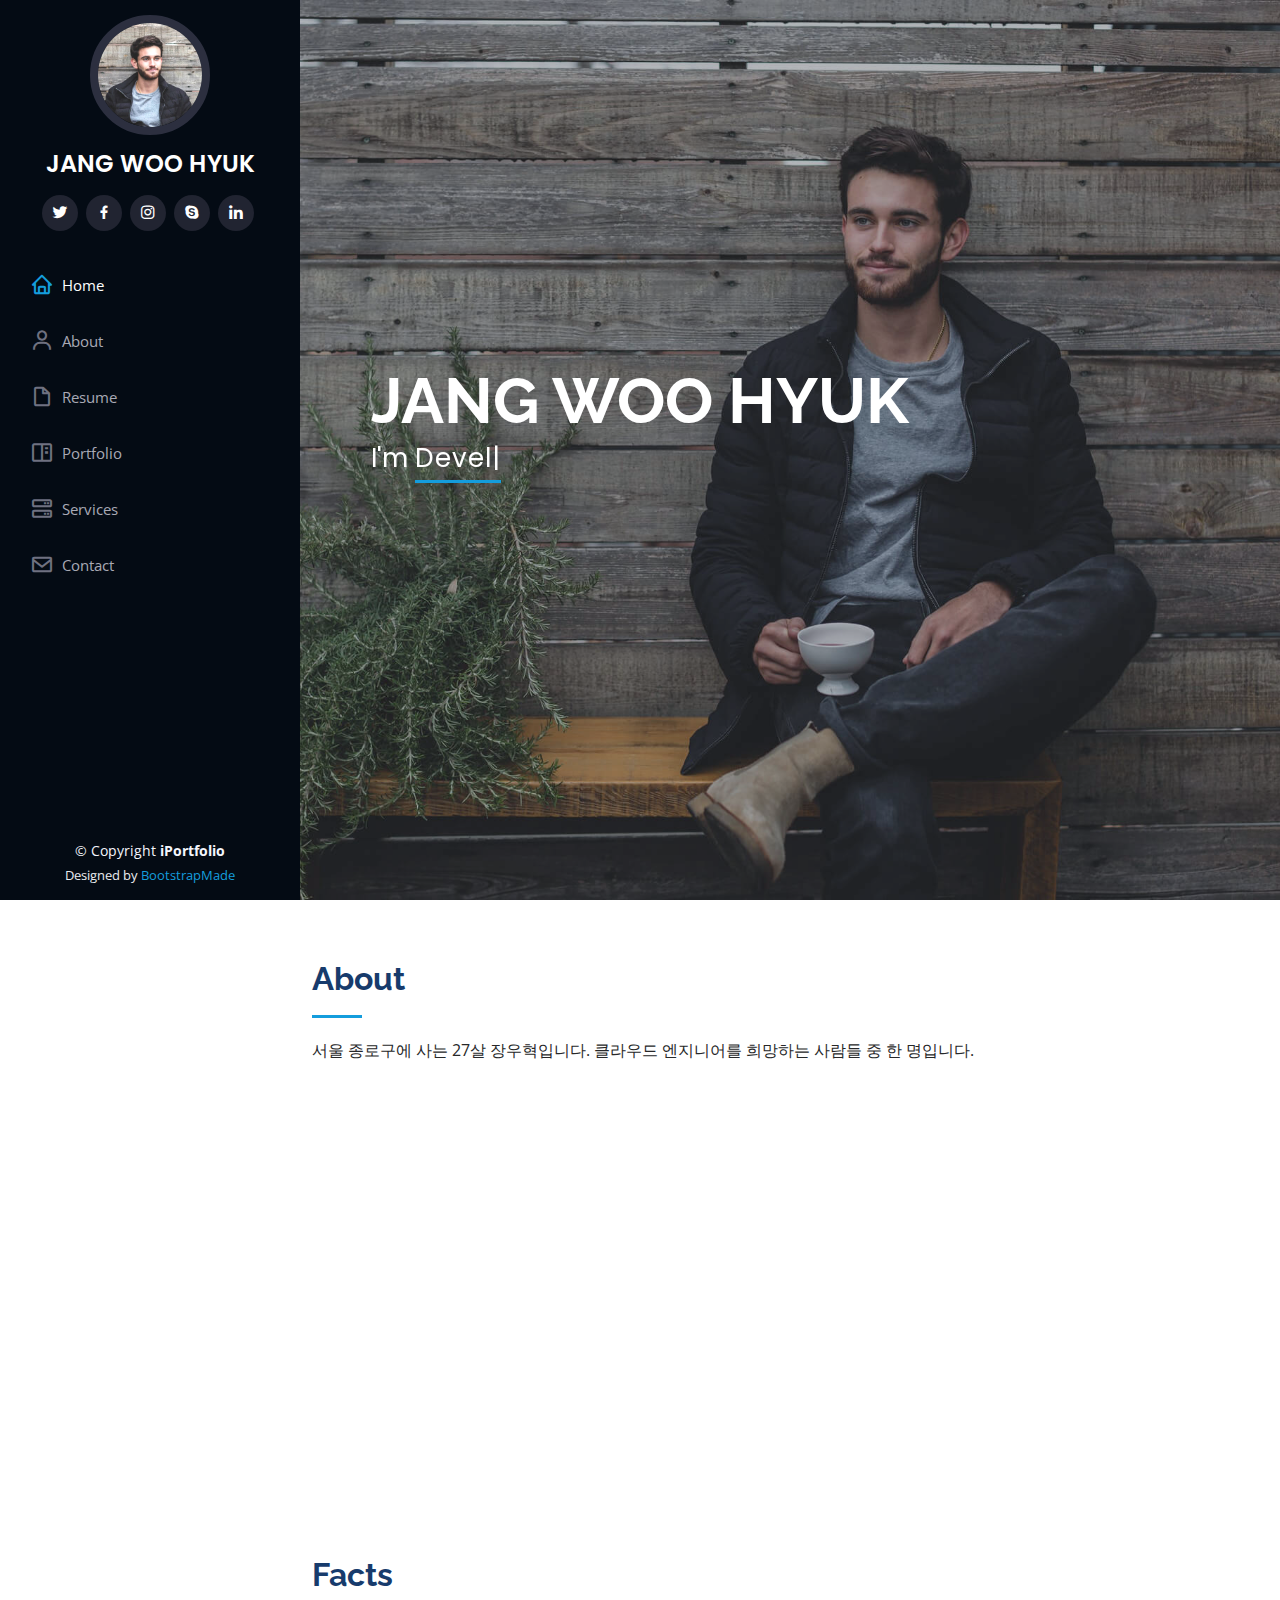
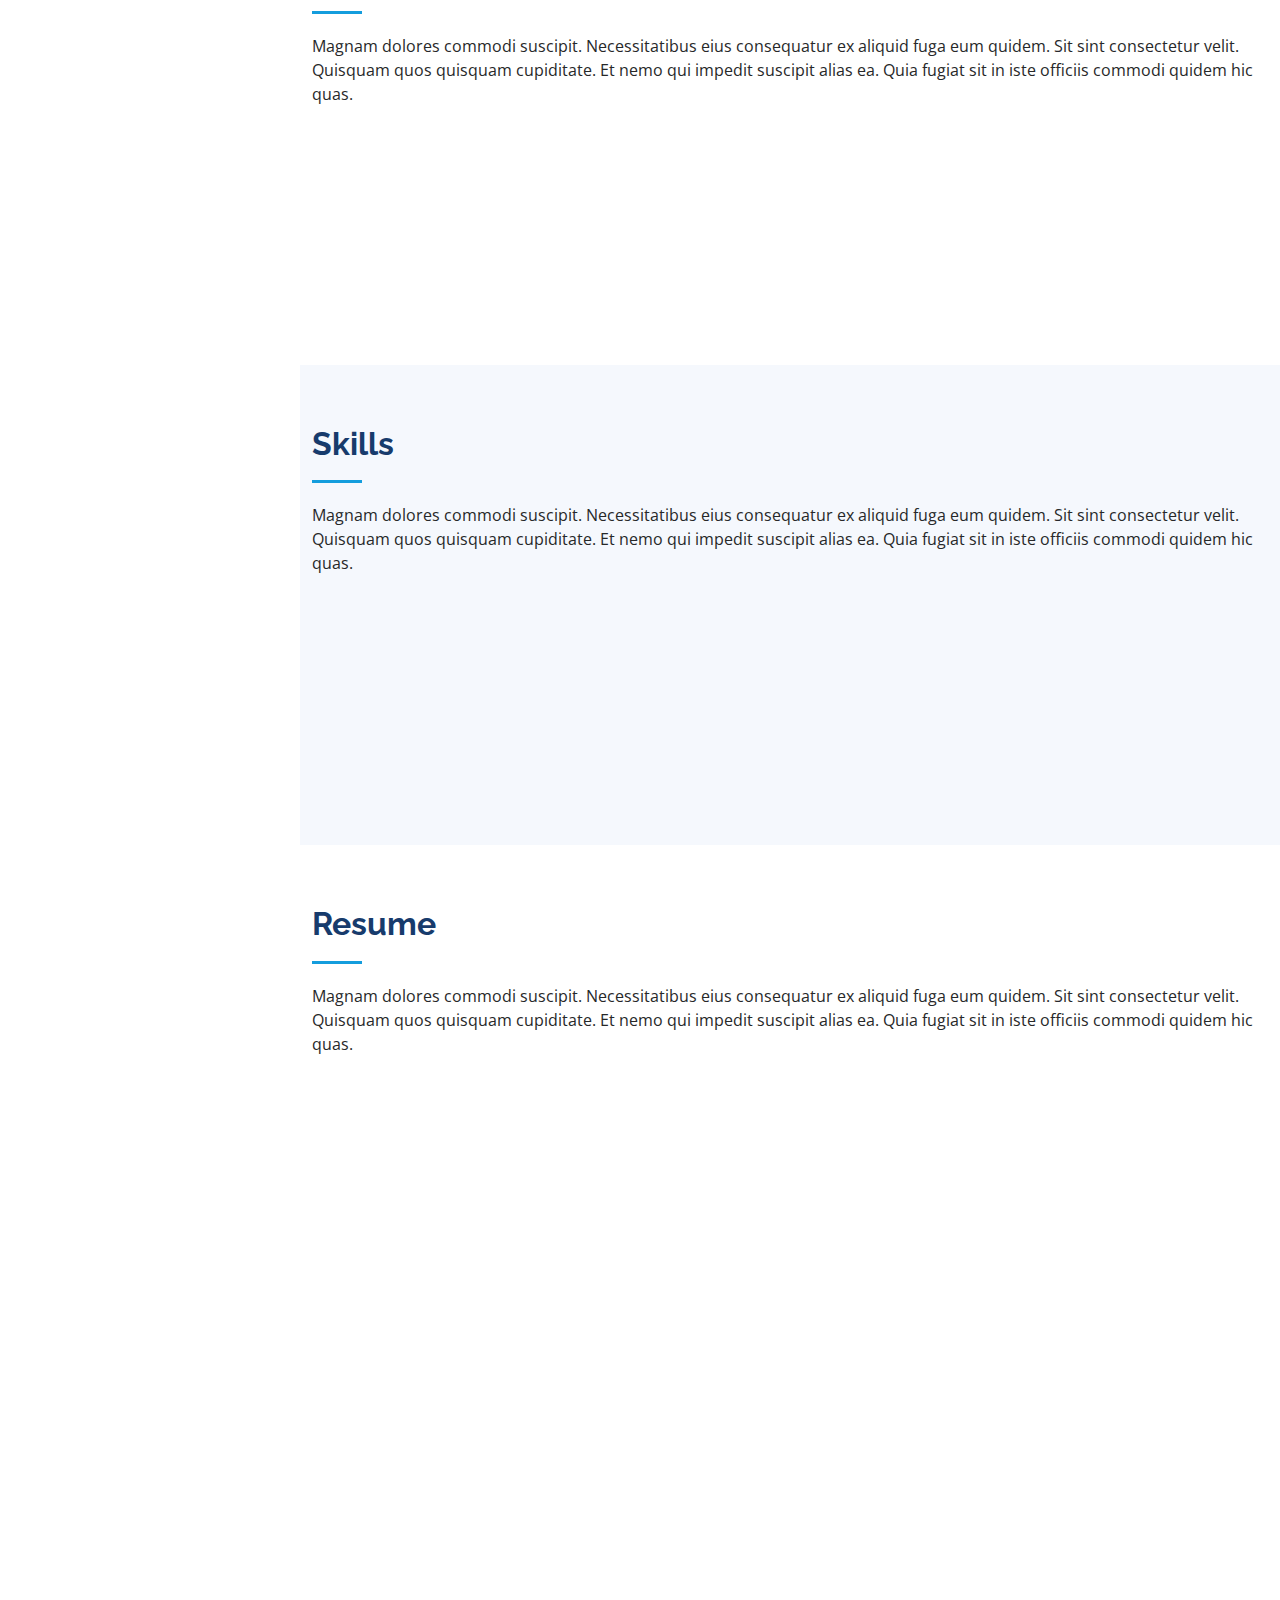
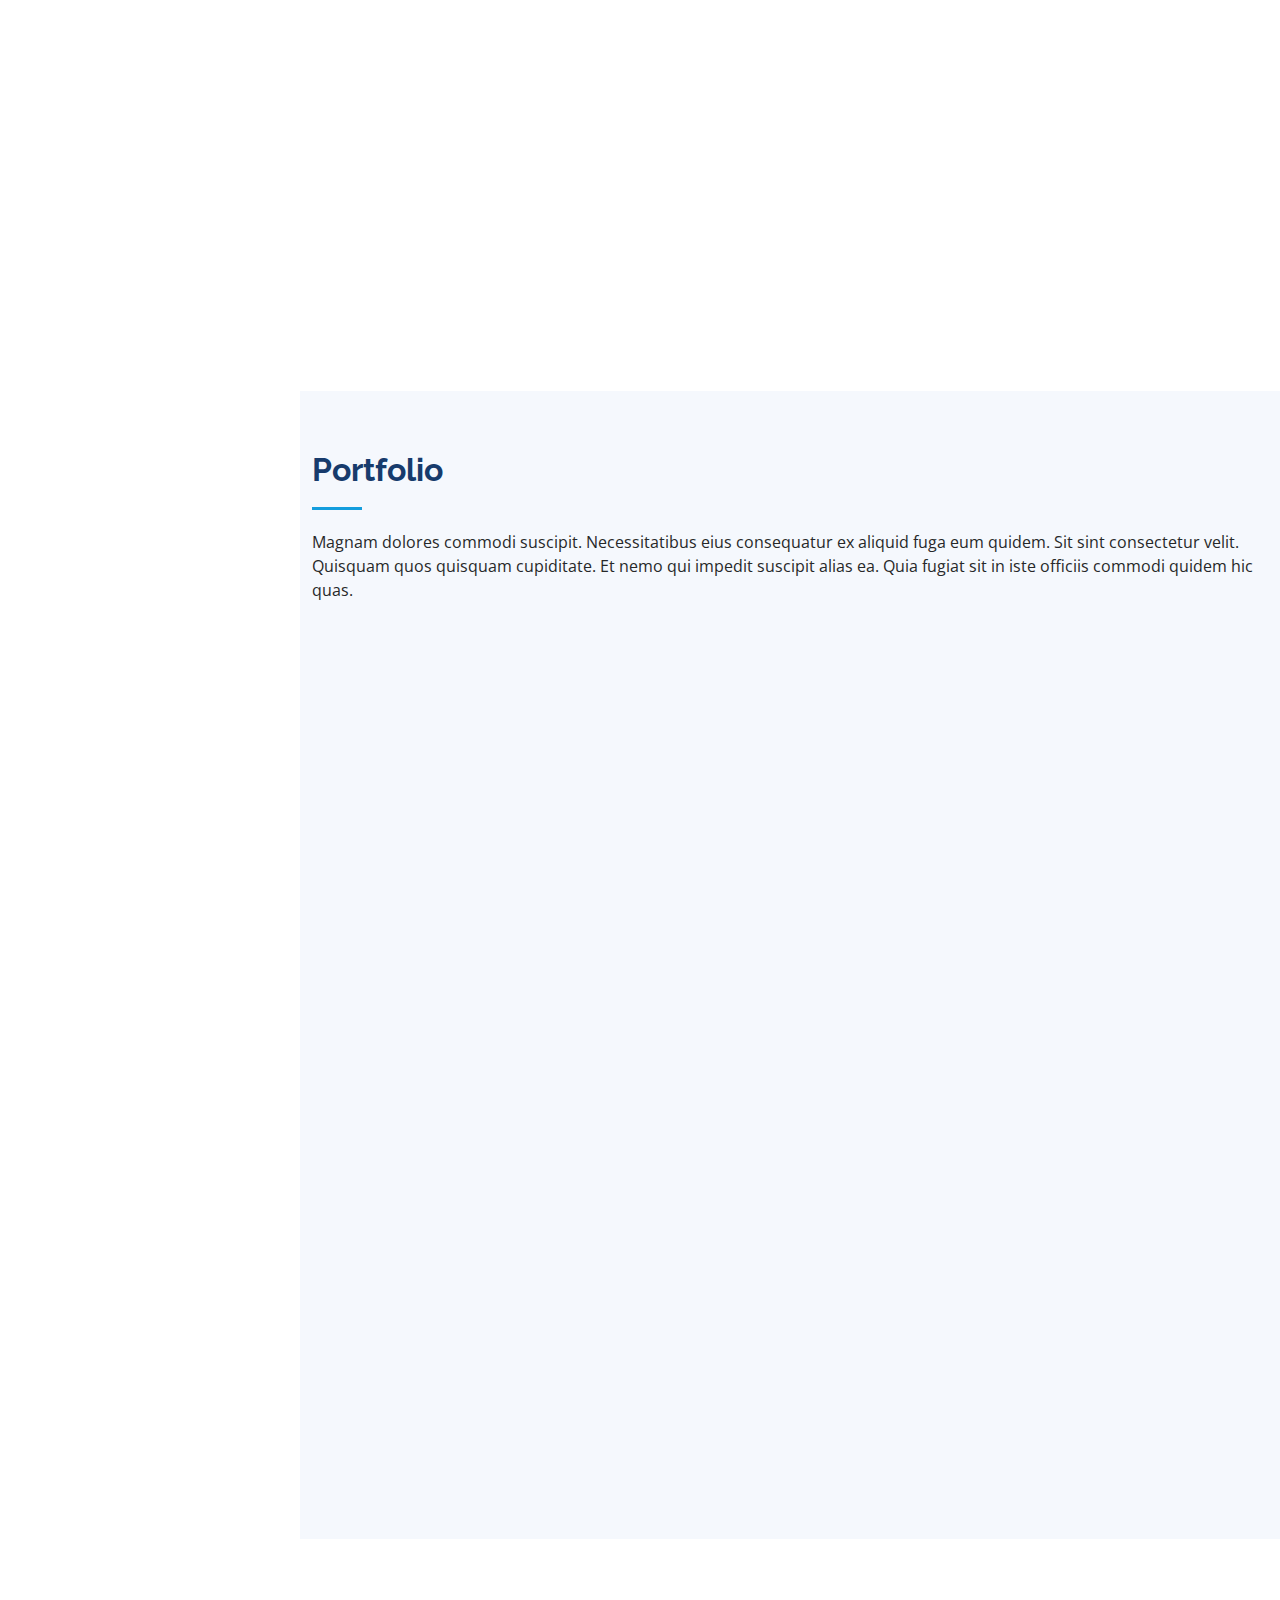
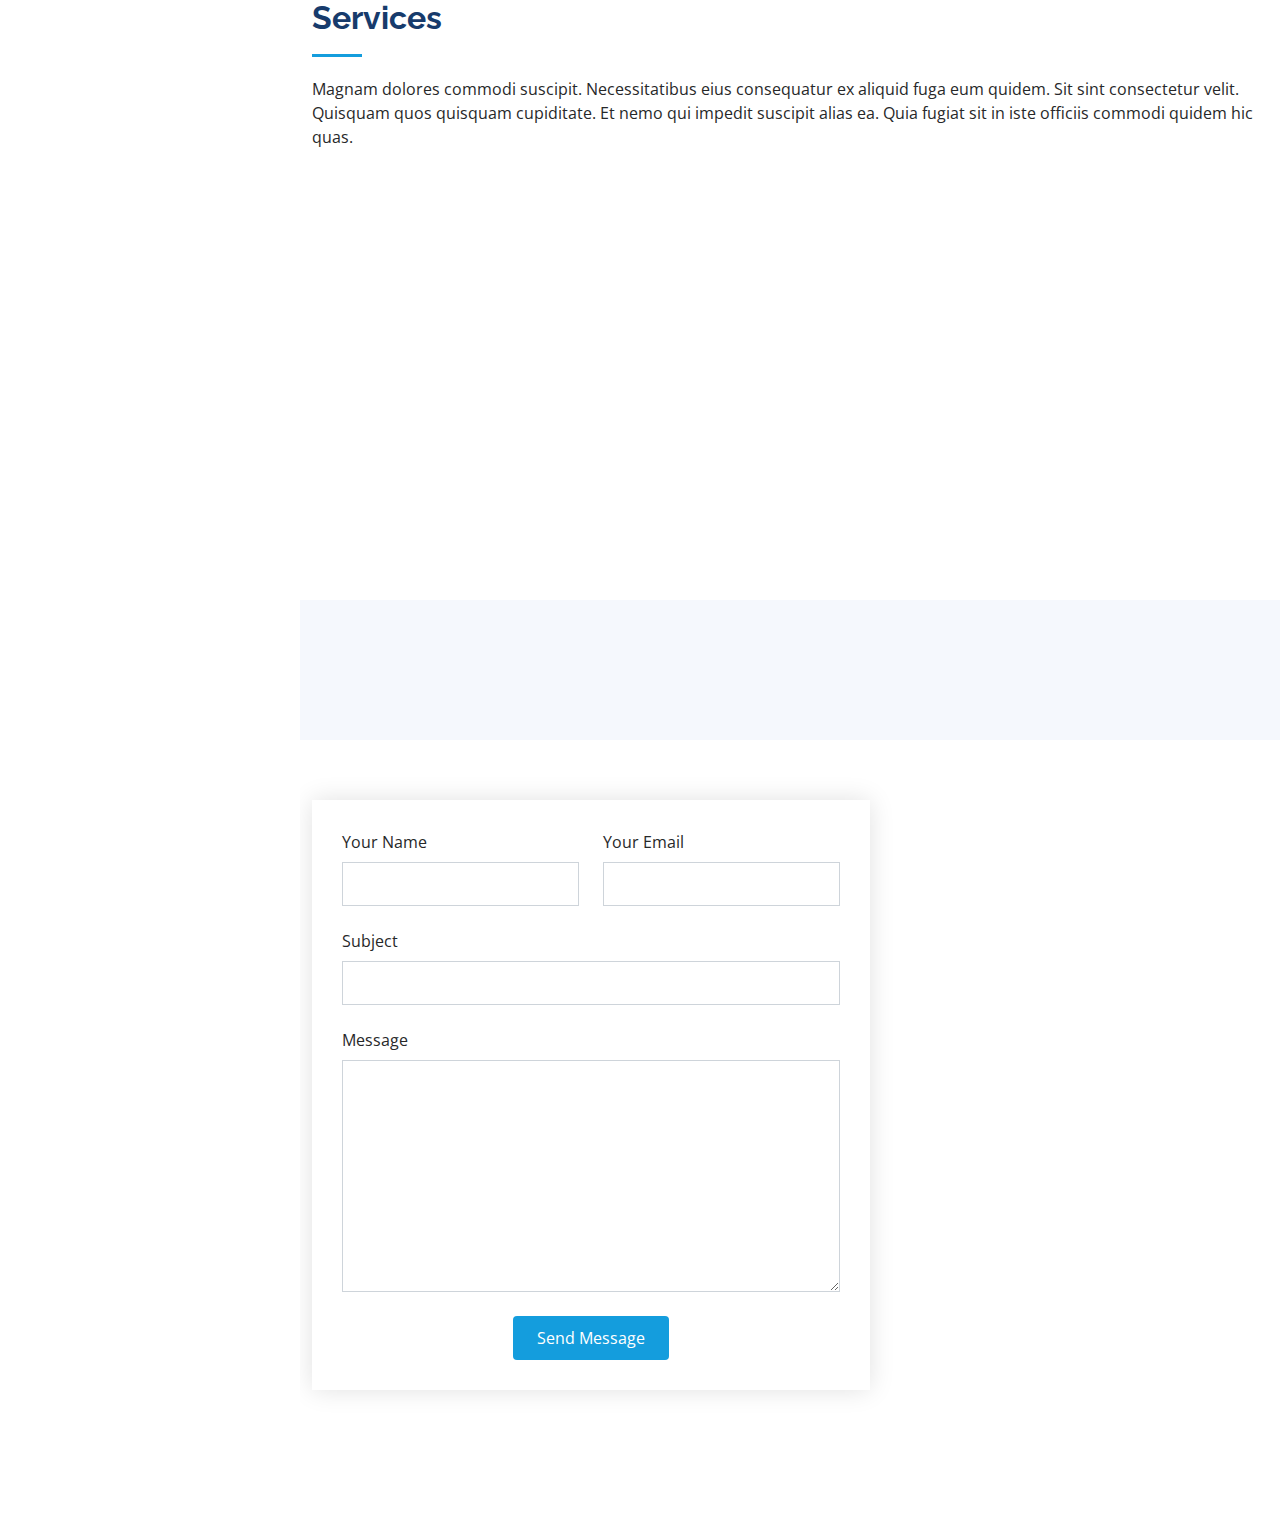
==== iPortfolio/index.html @ efa251e2 "index.html" ====
<!DOCTYPE html>
<html lang="en">

<head>
    <meta charset="utf-8">
    <meta content="width=device-width, initial-scale=1.0" name="viewport">

    <title>iPortfolio Bootstrap Template - Index</title>
    <meta content="" name="description">
    <meta content="" name="keywords">

    <!-- Favicons -->
    <link href="assets/img/favicon.png" rel="icon">
    <link href="assets/img/apple-touch-icon.png" rel="apple-touch-icon">

    <!-- Google Fonts -->
    <link href="https://fonts.googleapis.com/css?family=Open+Sans:300,300i,400,400i,600,600i,700,700i|Raleway:300,300i,400,400i,500,500i,600,600i,700,700i|Poppins:300,300i,400,400i,500,500i,600,600i,700,700i" rel="stylesheet">

    <!-- Vendor CSS Files -->
    <link href="assets/vendor/aos/aos.css" rel="stylesheet">
    <link href="assets/vendor/bootstrap/css/bootstrap.min.css" rel="stylesheet">
    <link href="assets/vendor/bootstrap-icons/bootstrap-icons.css" rel="stylesheet">
    <link href="assets/vendor/boxicons/css/boxicons.min.css" rel="stylesheet">
    <link href="assets/vendor/glightbox/css/glightbox.min.css" rel="stylesheet">
    <link href="assets/vendor/swiper/swiper-bundle.min.css" rel="stylesheet">

    <!-- Template Main CSS File -->
    <link href="assets/css/style.css" rel="stylesheet">

    <!-- =======================================================
  * Template Name: iPortfolio - v3.9.1
  * Template URL: https://bootstrapmade.com/iportfolio-bootstrap-portfolio-websites-template/
  * Author: BootstrapMade.com
  * License: https://bootstrapmade.com/license/
  ======================================================== -->
</head>

<body>

    <!-- ======= Mobile nav toggle button ======= -->
    <i class="bi bi-list mobile-nav-toggle d-xl-none"></i>

    <!-- ======= Header ======= -->
    <header id="header">
        <div class="d-flex flex-column">

            <div class="profile">
                <img src="assets/img/profile-img.jpg" alt="" class="img-fluid rounded-circle">
                <h1 class="text-light"><a href="index.html">JANG WOO HYUK</a></h1>
                <div class="social-links mt-3 text-center">
                    <a href="#" class="twitter"><i class="bx bxl-twitter"></i></a>
                    <a href="#" class="facebook"><i class="bx bxl-facebook"></i></a>
                    <a href="#" class="instagram"><i class="bx bxl-instagram"></i></a>
                    <a href="#" class="google-plus"><i class="bx bxl-skype"></i></a>
                    <a href="#" class="linkedin"><i class="bx bxl-linkedin"></i></a>
                </div>
            </div>

            <nav id="navbar" class="nav-menu navbar">
                <ul>
                    <li><a href="#hero" class="nav-link scrollto active"><i class="bx bx-home"></i> <span>Home</span></a></li>
                    <li><a href="#about" class="nav-link scrollto"><i class="bx bx-user"></i> <span>About</span></a></li>
                    <li><a href="#resume" class="nav-link scrollto"><i class="bx bx-file-blank"></i> <span>Resume</span></a></li>
                    <li><a href="#portfolio" class="nav-link scrollto"><i class="bx bx-book-content"></i> <span>Portfolio</span></a></li>
                    <li><a href="#services" class="nav-link scrollto"><i class="bx bx-server"></i> <span>Services</span></a></li>
                    <li><a href="#contact" class="nav-link scrollto"><i class="bx bx-envelope"></i> <span>Contact</span></a></li>
                </ul>
            </nav>
            <!-- .nav-menu -->
        </div>
    </header>
    <!-- End Header -->

    <!-- ======= Hero Section ======= -->
    <section id="hero" class="d-flex flex-column justify-content-center align-items-center">
        <div class="hero-container" data-aos="fade-in">
            <h1>JANG WOO HYUK</h1>
            <p>I'm <span class="typed" data-typed-items="Developer, Cloud Enginner"></span></p>
        </div>
    </section>
    <!-- End Hero -->

    <main id="main">

        <!-- ======= About Section ======= -->
        <section id="about" class="about">
            <div class="container">

                <div class="section-title">
                    <h2>About</h2>
                    <p> 서울 종로구에 사는 27살 장우혁입니다. 클라우드 엔지니어를 희망하는 사람들 중 한 명입니다.
                    </p>
                </div>

                <div class="row">
                    <div class="col-lg-4" data-aos="fade-right">
                        <img src="assets/img/profile-img.jpg" class="img-fluid" alt="">
                    </div>
                    <div class="col-lg-8 pt-4 pt-lg-0 content" data-aos="fade-left">
                        <h3>Developer &amp; Cloud Enginner</h3>
                        <p class="fst-italic">

                        </p>
                        <div class="row">
                            <div class="col-lg-6">
                                <ul>
                                    <li><i class="bi bi-chevron-right"></i> <strong>Birthday:</strong> <span>10 oct 1996</span></li>
                                    <li><i class="bi bi-chevron-right"></i> <strong>Website:</strong> <span>www.firstlove0420@naver.com</span></li>
                                    <li><i class="bi bi-chevron-right"></i> <strong>Phone:</strong> <span>000-0000-0000</span></li>
                                    <li><i class="bi bi-chevron-right"></i> <strong>City:</strong> <span>seoul, korea</span></li>
                                </ul>
                            </div>
                            <div class="col-lg-6">
                                <ul>
                                    <li><i class="bi bi-chevron-right"></i> <strong>Age:</strong> <span>27</span></li>
                                    <li><i class="bi bi-chevron-right"></i> <strong>PhEmailone:</strong> <span>email@example.com</span></li>
                                </ul>
                            </div>
                        </div>
                        <p>
                            Officiis eligendi itaque labore et dolorum mollitia officiis optio vero. Quisquam sunt adipisci omnis et ut. Nulla accusantium dolor incidunt officia tempore. Et eius omnis. Cupiditate ut dicta maxime officiis quidem quia. Sed et consectetur qui quia
                            repellendus itaque neque. Aliquid amet quidem ut quaerat cupiditate. Ab et eum qui repellendus omnis culpa magni laudantium dolores.
                        </p>
                    </div>
                </div>

            </div>
        </section>
        <!-- End About Section -->

        <!-- ======= Facts Section ======= -->
        <section id="facts" class="facts">
            <div class="container">

                <div class="section-title">
                    <h2>Facts</h2>
                    <p>Magnam dolores commodi suscipit. Necessitatibus eius consequatur ex aliquid fuga eum quidem. Sit sint consectetur velit. Quisquam quos quisquam cupiditate. Et nemo qui impedit suscipit alias ea. Quia fugiat sit in iste officiis commodi
                        quidem hic quas.</p>
                </div>

                <div class="row no-gutters">

                    <div class="col-lg-3 col-md-6 d-md-flex align-items-md-stretch" data-aos="fade-up">
                        <div class="count-box">
                            <i class="bi bi-emoji-smile"></i>
                            <span data-purecounter-start="0" data-purecounter-end="232" data-purecounter-duration="1" class="purecounter"></span>
                            <p><strong>Happy Clients</strong> consequuntur quae</p>
                        </div>
                    </div>

                    <div class="col-lg-3 col-md-6 d-md-flex align-items-md-stretch" data-aos="fade-up" data-aos-delay="100">
                        <div class="count-box">
                            <i class="bi bi-journal-richtext"></i>
                            <span data-purecounter-start="0" data-purecounter-end="521" data-purecounter-duration="1" class="purecounter"></span>
                            <p><strong>Projects</strong> adipisci atque cum quia aut</p>
                        </div>
                    </div>

                    <div class="col-lg-3 col-md-6 d-md-flex align-items-md-stretch" data-aos="fade-up" data-aos-delay="200">
                        <div class="count-box">
                            <i class="bi bi-headset"></i>
                            <span data-purecounter-start="0" data-purecounter-end="1453" data-purecounter-duration="1" class="purecounter"></span>
                            <p><strong>Hours Of Support</strong> aut commodi quaerat</p>
                        </div>
                    </div>

                    <div class="col-lg-3 col-md-6 d-md-flex align-items-md-stretch" data-aos="fade-up" data-aos-delay="300">
                        <div class="count-box">
                            <i class="bi bi-people"></i>
                            <span data-purecounter-start="0" data-purecounter-end="32" data-purecounter-duration="1" class="purecounter"></span>
                            <p><strong>Hard Workers</strong> rerum asperiores dolor</p>
                        </div>
                    </div>

                </div>

            </div>
        </section>
        <!-- End Facts Section -->

        <!-- ======= Skills Section ======= -->
        <section id="skills" class="skills section-bg">
            <div class="container">

                <div class="section-title">
                    <h2>Skills</h2>
                    <p>Magnam dolores commodi suscipit. Necessitatibus eius consequatur ex aliquid fuga eum quidem. Sit sint consectetur velit. Quisquam quos quisquam cupiditate. Et nemo qui impedit suscipit alias ea. Quia fugiat sit in iste officiis commodi
                        quidem hic quas.</p>
                </div>

                <div class="row skills-content">

                    <div class="col-lg-6" data-aos="fade-up">

                        <div class="progress">
                            <span class="skill">HTML <i class="val">100%</i></span>
                            <div class="progress-bar-wrap">
                                <div class="progress-bar" role="progressbar" aria-valuenow="100" aria-valuemin="0" aria-valuemax="100"></div>
                            </div>
                        </div>

                        <div class="progress">
                            <span class="skill">Python <i class="val">90%</i></span>
                            <div class="progress-bar-wrap">
                                <div class="progress-bar" role="progressbar" aria-valuenow="90" aria-valuemin="0" aria-valuemax="100"></div>
                            </div>
                        </div>

                        <div class="progress">
                            <span class="skill">Server <i class="val">75%</i></span>
                            <div class="progress-bar-wrap">
                                <div class="progress-bar" role="progressbar" aria-valuenow="75" aria-valuemin="0" aria-valuemax="100"></div>
                            </div>
                        </div>

                    </div>

                    <div class="col-lg-6" data-aos="fade-up" data-aos-delay="100">

                        <div class="progress">
                            <span class="skill">Network <i class="val">80%</i></span>
                            <div class="progress-bar-wrap">
                                <div class="progress-bar" role="progressbar" aria-valuenow="80" aria-valuemin="0" aria-valuemax="100"></div>
                            </div>
                        </div>

                        <div class="progress">
                            <span class="skill">cloud <i class="val">90%</i></span>
                            <div class="progress-bar-wrap">
                                <div class="progress-bar" role="progressbar" aria-valuenow="90" aria-valuemin="0" aria-valuemax="100"></div>
                            </div>
                        </div>
                    </div>

                </div>

            </div>

            </div>
        </section>
        <!-- End Skills Section -->

        <!-- ======= Resume Section ======= -->
        <section id="resume" class="resume">
            <div class="container">

                <div class="section-title">
                    <h2>Resume</h2>
                    <p>Magnam dolores commodi suscipit. Necessitatibus eius consequatur ex aliquid fuga eum quidem. Sit sint consectetur velit. Quisquam quos quisquam cupiditate. Et nemo qui impedit suscipit alias ea. Quia fugiat sit in iste officiis commodi
                        quidem hic quas.</p>
                </div>

                <div class="row">
                    <div class="col-lg-6" data-aos="fade-up">
                        <h3 class="resume-title">Sumary</h3>
                        <div class="resume-item pb-0">
                            <h4>Alex Smith</h4>
                            <p><em>Innovative and deadline-driven Graphic Designer with 3+ years of experience designing and developing user-centered digital/print marketing material from initial concept to final, polished deliverable.</em></p>
                            <ul>
                                <li>Portland par 127,Orlando, FL</li>
                                <li>(123) 456-7891</li>
                                <li>alice.barkley@example.com</li>
                            </ul>
                        </div>

                        <h3 class="resume-title">Education</h3>
                        <div class="resume-item">
                            <h4>Master of Fine Arts &amp; Graphic Design</h4>
                            <h5>2015 - 2016</h5>
                            <p><em>Rochester Institute of Technology, Rochester, NY</em></p>
                            <p>Qui deserunt veniam. Et sed aliquam labore tempore sed quisquam iusto autem sit. Ea vero voluptatum qui ut dignissimos deleniti nerada porti sand markend</p>
                        </div>
                        <div class="resume-item">
                            <h4>Bachelor of Fine Arts &amp; Graphic Design</h4>
                            <h5>2010 - 2014</h5>
                            <p><em>Rochester Institute of Technology, Rochester, NY</em></p>
                            <p>Quia nobis sequi est occaecati aut. Repudiandae et iusto quae reiciendis et quis Eius vel ratione eius unde vitae rerum voluptates asperiores voluptatem Earum molestiae consequatur neque etlon sader mart dila</p>
                        </div>
                    </div>
                    <div class="col-lg-6" data-aos="fade-up" data-aos-delay="100">
                        <h3 class="resume-title">Professional Experience</h3>
                        <div class="resume-item">
                            <h4>Senior graphic design specialist</h4>
                            <h5>2019 - Present</h5>
                            <p><em>Experion, New York, NY </em></p>
                            <ul>
                                <li>Lead in the design, development, and implementation of the graphic, layout, and production communication materials</li>
                                <li>Delegate tasks to the 7 members of the design team and provide counsel on all aspects of the project. </li>
                                <li>Supervise the assessment of all graphic materials in order to ensure quality and accuracy of the design</li>
                                <li>Oversee the efficient use of production project budgets ranging from $2,000 - $25,000</li>
                            </ul>
                        </div>
                        <div class="resume-item">
                            <h4>Graphic design specialist</h4>
                            <h5>2017 - 2018</h5>
                            <p><em>Stepping Stone Advertising, New York, NY</em></p>
                            <ul>
                                <li>Developed numerous marketing programs (logos, brochures,infographics, presentations, and advertisements).</li>
                                <li>Managed up to 5 projects or tasks at a given time while under pressure</li>
                                <li>Recommended and consulted with clients on the most appropriate graphic design</li>
                                <li>Created 4+ design presentations and proposals a month for clients and account managers</li>
                            </ul>
                        </div>
                    </div>
                </div>

            </div>
        </section>
        <!-- End Resume Section -->

        <!-- ======= Portfolio Section ======= -->
        <section id="portfolio" class="portfolio section-bg">
            <div class="container">

                <div class="section-title">
                    <h2>Portfolio</h2>
                    <p>Magnam dolores commodi suscipit. Necessitatibus eius consequatur ex aliquid fuga eum quidem. Sit sint consectetur velit. Quisquam quos quisquam cupiditate. Et nemo qui impedit suscipit alias ea. Quia fugiat sit in iste officiis commodi
                        quidem hic quas.</p>
                </div>

                <div class="row" data-aos="fade-up">
                    <div class="col-lg-12 d-flex justify-content-center">
                        <ul id="portfolio-flters">
                            <li data-filter="*" class="filter-active">All</li>
                            <li data-filter=".filter-app">App</li>
                            <li data-filter=".filter-card">Card</li>
                            <li data-filter=".filter-web">Web</li>
                        </ul>
                    </div>
                </div>

                <div class="row portfolio-container" data-aos="fade-up" data-aos-delay="100">

                    <div class="col-lg-4 col-md-6 portfolio-item filter-app">
                        <div class="portfolio-wrap">
                            <img src="assets/img/portfolio/portfolio-1.jpg" class="img-fluid" alt="">
                            <div class="portfolio-links">
                                <a href="assets/img/portfolio/portfolio-1.jpg" data-gallery="portfolioGallery" class="portfolio-lightbox" title="App 1"><i class="bx bx-plus"></i></a>
                                <a href="portfolio-details.html" title="More Details"><i class="bx bx-link"></i></a>
                            </div>
                        </div>
                    </div>

                    <div class="col-lg-4 col-md-6 portfolio-item filter-web">
                        <div class="portfolio-wrap">
                            <img src="assets/img/portfolio/portfolio-2.jpg" class="img-fluid" alt="">
                            <div class="portfolio-links">
                                <a href="assets/img/portfolio/portfolio-2.jpg" data-gallery="portfolioGallery" class="portfolio-lightbox" title="Web 3"><i class="bx bx-plus"></i></a>
                                <a href="portfolio-details.html" title="More Details"><i class="bx bx-link"></i></a>
                            </div>
                        </div>
                    </div>

                    <div class="col-lg-4 col-md-6 portfolio-item filter-app">
                        <div class="portfolio-wrap">
                            <img src="assets/img/portfolio/portfolio-3.jpg" class="img-fluid" alt="">
                            <div class="portfolio-links">
                                <a href="assets/img/portfolio/portfolio-3.jpg" data-gallery="portfolioGallery" class="portfolio-lightbox" title="App 2"><i class="bx bx-plus"></i></a>
                                <a href="portfolio-details.html" title="More Details"><i class="bx bx-link"></i></a>
                            </div>
                        </div>
                    </div>

                    <div class="col-lg-4 col-md-6 portfolio-item filter-card">
                        <div class="portfolio-wrap">
                            <img src="assets/img/portfolio/portfolio-4.jpg" class="img-fluid" alt="">
                            <div class="portfolio-links">
                                <a href="assets/img/portfolio/portfolio-4.jpg" data-gallery="portfolioGallery" class="portfolio-lightbox" title="Card 2"><i class="bx bx-plus"></i></a>
                                <a href="portfolio-details.html" title="More Details"><i class="bx bx-link"></i></a>
                            </div>
                        </div>
                    </div>

                    <div class="col-lg-4 col-md-6 portfolio-item filter-web">
                        <div class="portfolio-wrap">
                            <img src="assets/img/portfolio/portfolio-5.jpg" class="img-fluid" alt="">
                            <div class="portfolio-links">
                                <a href="assets/img/portfolio/portfolio-5.jpg" data-gallery="portfolioGallery" class="portfolio-lightbox" title="Web 2"><i class="bx bx-plus"></i></a>
                                <a href="portfolio-details.html" title="More Details"><i class="bx bx-link"></i></a>
                            </div>
                        </div>
                    </div>

                    <div class="col-lg-4 col-md-6 portfolio-item filter-app">
                        <div class="portfolio-wrap">
                            <img src="assets/img/portfolio/portfolio-6.jpg" class="img-fluid" alt="">
                            <div class="portfolio-links">
                                <a href="assets/img/portfolio/portfolio-6.jpg" data-gallery="portfolioGallery" class="portfolio-lightbox" title="App 3"><i class="bx bx-plus"></i></a>
                                <a href="portfolio-details.html" title="More Details"><i class="bx bx-link"></i></a>
                            </div>
                        </div>
                    </div>

                    <div class="col-lg-4 col-md-6 portfolio-item filter-card">
                        <div class="portfolio-wrap">
                            <img src="assets/img/portfolio/portfolio-7.jpg" class="img-fluid" alt="">
                            <div class="portfolio-links">
                                <a href="assets/img/portfolio/portfolio-7.jpg" data-gallery="portfolioGallery" class="portfolio-lightbox" title="Card 1"><i class="bx bx-plus"></i></a>
                                <a href="portfolio-details.html" title="More Details"><i class="bx bx-link"></i></a>
                            </div>
                        </div>
                    </div>

                    <div class="col-lg-4 col-md-6 portfolio-item filter-card">
                        <div class="portfolio-wrap">
                            <img src="assets/img/portfolio/portfolio-8.jpg" class="img-fluid" alt="">
                            <div class="portfolio-links">
                                <a href="assets/img/portfolio/portfolio-8.jpg" data-gallery="portfolioGallery" class="portfolio-lightbox" title="Card 3"><i class="bx bx-plus"></i></a>
                                <a href="portfolio-details.html" title="More Details"><i class="bx bx-link"></i></a>
                            </div>
                        </div>
                    </div>

                    <div class="col-lg-4 col-md-6 portfolio-item filter-web">
                        <div class="portfolio-wrap">
                            <img src="assets/img/portfolio/portfolio-9.jpg" class="img-fluid" alt="">
                            <div class="portfolio-links">
                                <a href="assets/img/portfolio/portfolio-9.jpg" data-gallery="portfolioGallery" class="portfolio-lightbox" title="Web 3"><i class="bx bx-plus"></i></a>
                                <a href="portfolio-details.html" title="More Details"><i class="bx bx-link"></i></a>
                            </div>
                        </div>
                    </div>

                </div>

            </div>
        </section>
        <!-- End Portfolio Section -->

        <!-- ======= Services Section ======= -->
        <section id="services" class="services">
            <div class="container">

                <div class="section-title">
                    <h2>Services</h2>
                    <p>Magnam dolores commodi suscipit. Necessitatibus eius consequatur ex aliquid fuga eum quidem. Sit sint consectetur velit. Quisquam quos quisquam cupiditate. Et nemo qui impedit suscipit alias ea. Quia fugiat sit in iste officiis commodi
                        quidem hic quas.</p>
                </div>

                <div class="row">
                    <div class="col-lg-4 col-md-6 icon-box" data-aos="fade-up">
                        <div class="icon"><i class="bi bi-briefcase"></i></div>
                        <h4 class="title"><a href="">Lorem Ipsum</a></h4>
                        <p class="description">Voluptatum deleniti atque corrupti quos dolores et quas molestias excepturi sint occaecati cupiditate non provident</p>
                    </div>
                    <div class="col-lg-4 col-md-6 icon-box" data-aos="fade-up" data-aos-delay="100">
                        <div class="icon"><i class="bi bi-card-checklist"></i></div>
                        <h4 class="title"><a href="">Dolor Sitema</a></h4>
                        <p class="description">Minim veniam, quis nostrud exercitation ullamco laboris nisi ut aliquip ex ea commodo consequat tarad limino ata</p>
                    </div>
                    <div class="col-lg-4 col-md-6 icon-box" data-aos="fade-up" data-aos-delay="200">
                        <div class="icon"><i class="bi bi-bar-chart"></i></div>
                        <h4 class="title"><a href="">Sed ut perspiciatis</a></h4>
                        <p class="description">Duis aute irure dolor in reprehenderit in voluptate velit esse cillum dolore eu fugiat nulla pariatur</p>
                    </div>
                    <div class="col-lg-4 col-md-6 icon-box" data-aos="fade-up" data-aos-delay="300">
                        <div class="icon"><i class="bi bi-binoculars"></i></div>
                        <h4 class="title"><a href="">Magni Dolores</a></h4>
                        <p class="description">Excepteur sint occaecat cupidatat non proident, sunt in culpa qui officia deserunt mollit anim id est laborum</p>
                    </div>
                    <div class="col-lg-4 col-md-6 icon-box" data-aos="fade-up" data-aos-delay="400">
                        <div class="icon"><i class="bi bi-brightness-high"></i></div>
                        <h4 class="title"><a href="">Nemo Enim</a></h4>
                        <p class="description">At vero eos et accusamus et iusto odio dignissimos ducimus qui blanditiis praesentium voluptatum deleniti atque</p>
                    </div>
                    <div class="col-lg-4 col-md-6 icon-box" data-aos="fade-up" data-aos-delay="500">
                        <div class="icon"><i class="bi bi-calendar4-week"></i></div>
                        <h4 class="title"><a href="">Eiusmod Tempor</a></h4>
                        <p class="description">Et harum quidem rerum facilis est et expedita distinctio. Nam libero tempore, cum soluta nobis est eligendi</p>
                    </div>
                </div>

            </div>
        </section>
        <!-- End Services Section -->

        <!-- ======= Testimonials Section ======= -->
        <section id="testimonials" class="testimonials section-bg">
            <div class="container">


                <!-- End testimonial item -->


                <!-- End testimonial item -->


                <!-- End testimonial item -->


                <!-- End testimonial item -->


                <!-- End testimonial item -->

            </div>
            <div class="swiper-pagination"></div>
            </div>

            </div>
        </section>
        <!-- End Testimonials Section -->

        <!-- ======= Contact Section ======= -->
        <section id="contact" class="contact">
            <div class="container">



                <div class="col-lg-7 mt-5 mt-lg-0 d-flex align-items-stretch">
                    <form action="forms/contact.php" method="post" role="form" class="php-email-form">
                        <div class="row">
                            <div class="form-group col-md-6">
                                <label for="name">Your Name</label>
                                <input type="text" name="name" class="form-control" id="name" required>
                            </div>
                            <div class="form-group col-md-6">
                                <label for="name">Your Email</label>
                                <input type="email" class="form-control" name="email" id="email" required>
                            </div>
                        </div>
                        <div class="form-group">
                            <label for="name">Subject</label>
                            <input type="text" class="form-control" name="subject" id="subject" required>
                        </div>
                        <div class="form-group">
                            <label for="name">Message</label>
                            <textarea class="form-control" name="message" rows="10" required></textarea>
                        </div>
                        <div class="my-3">
                            <div class="loading">Loading</div>
                            <div class="error-message"></div>
                            <div class="sent-message">Your message has been sent. Thank you!</div>
                        </div>
                        <div class="text-center"><button type="submit">Send Message</button></div>
                    </form>
                </div>

            </div>

            </div>
        </section>
        <!-- End Contact Section -->

    </main>
    <!-- End #main -->

    <!-- ======= Footer ======= -->
    <footer id="footer">
        <div class="container">
            <div class="copyright">
                &copy; Copyright <strong><span>iPortfolio</span></strong>
            </div>
            <div class="credits">
                <!-- All the links in the footer should remain intact. -->
                <!-- You can delete the links only if you purchased the pro version. -->
                <!-- Licensing information: https://bootstrapmade.com/license/ -->
                <!-- Purchase the pro version with working PHP/AJAX contact form: https://bootstrapmade.com/iportfolio-bootstrap-portfolio-websites-template/ -->
                Designed by <a href="https://bootstrapmade.com/">BootstrapMade</a>
            </div>
        </div>
    </footer>
    <!-- End  Footer -->

    <a href="#" class="back-to-top d-flex align-items-center justify-content-center"><i class="bi bi-arrow-up-short"></i></a>

    <!-- Vendor JS Files -->
    <script src="assets/vendor/purecounter/purecounter_vanilla.js"></script>
    <script src="assets/vendor/aos/aos.js"></script>
    <script src="assets/vendor/bootstrap/js/bootstrap.bundle.min.js"></script>
    <script src="assets/vendor/glightbox/js/glightbox.min.js"></script>
    <script src="assets/vendor/isotope-layout/isotope.pkgd.min.js"></script>
    <script src="assets/vendor/swiper/swiper-bundle.min.js"></script>
    <script src="assets/vendor/typed.js/typed.min.js"></script>
    <script src="assets/vendor/waypoints/noframework.waypoints.js"></script>
    <script src="assets/vendor/php-email-form/validate.js"></script>

    <!-- Template Main JS File -->
    <script src="assets/js/main.js"></script>

</body>

</html>
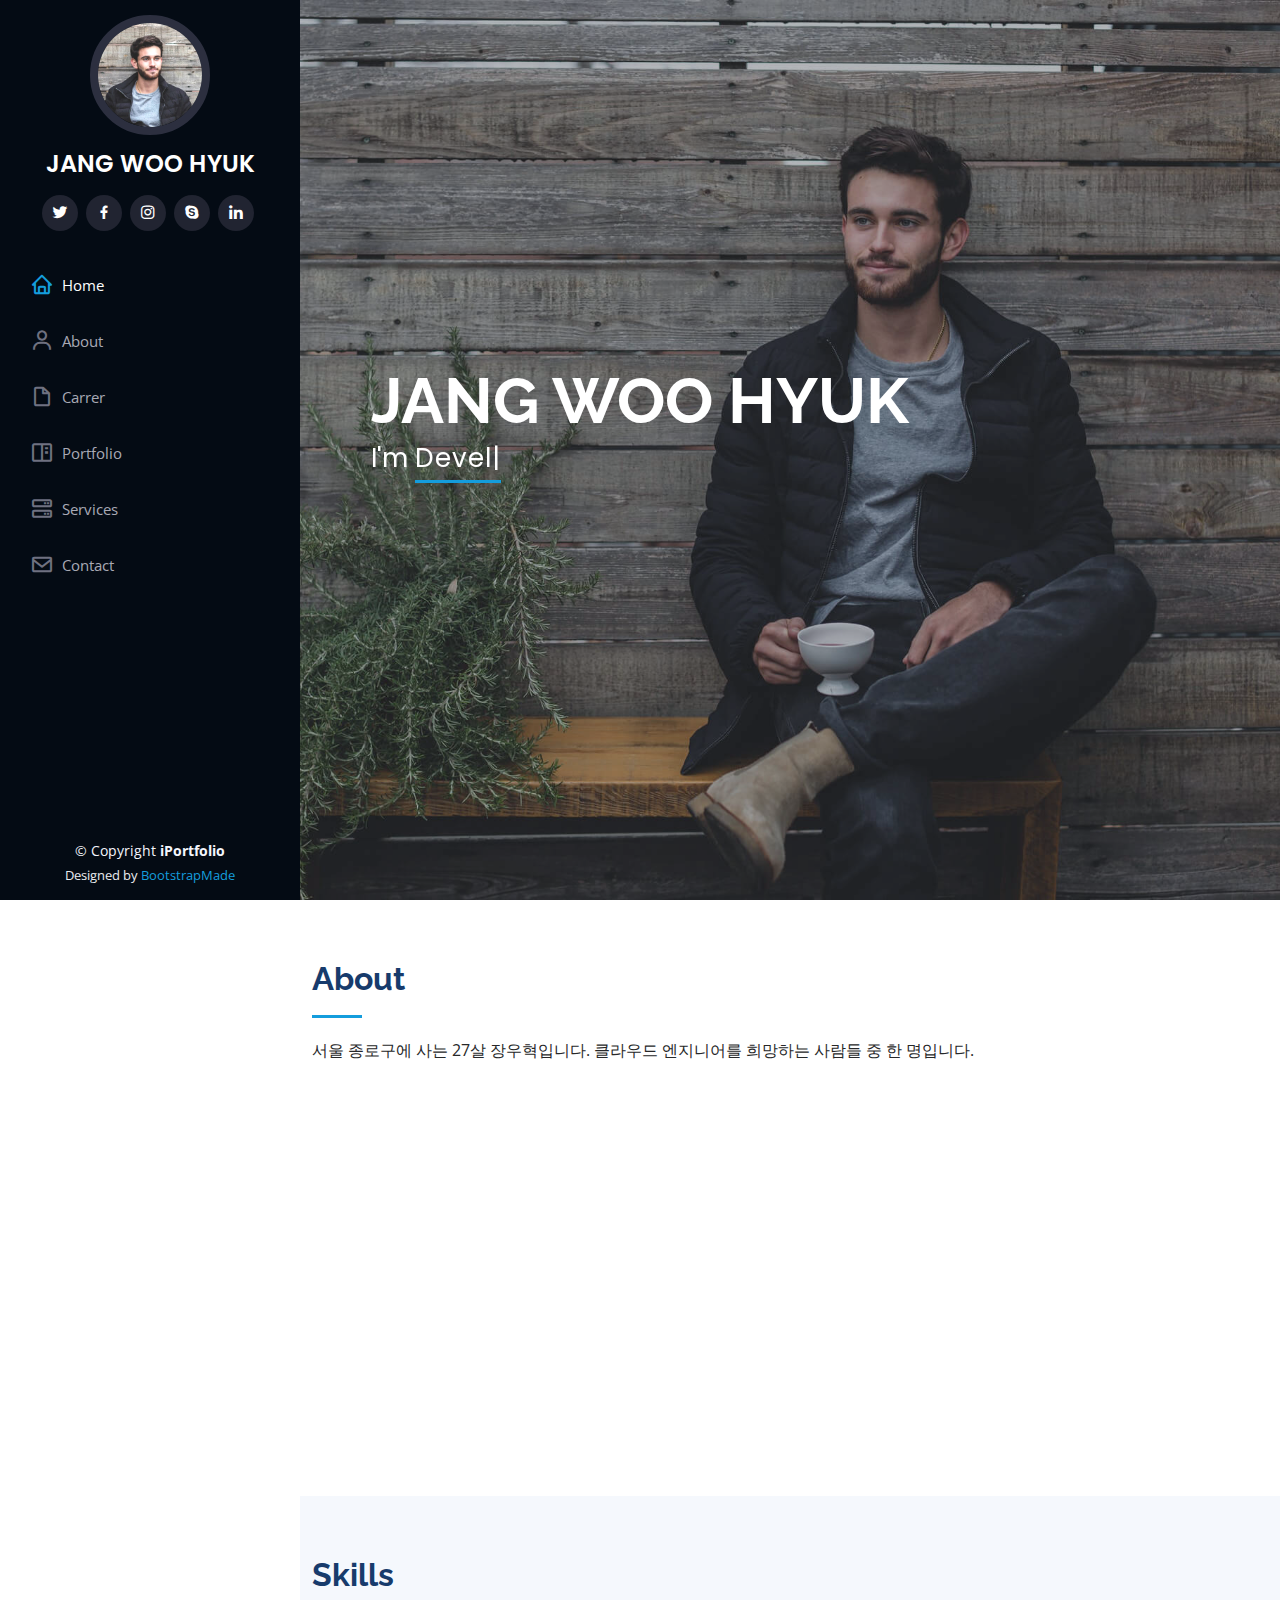
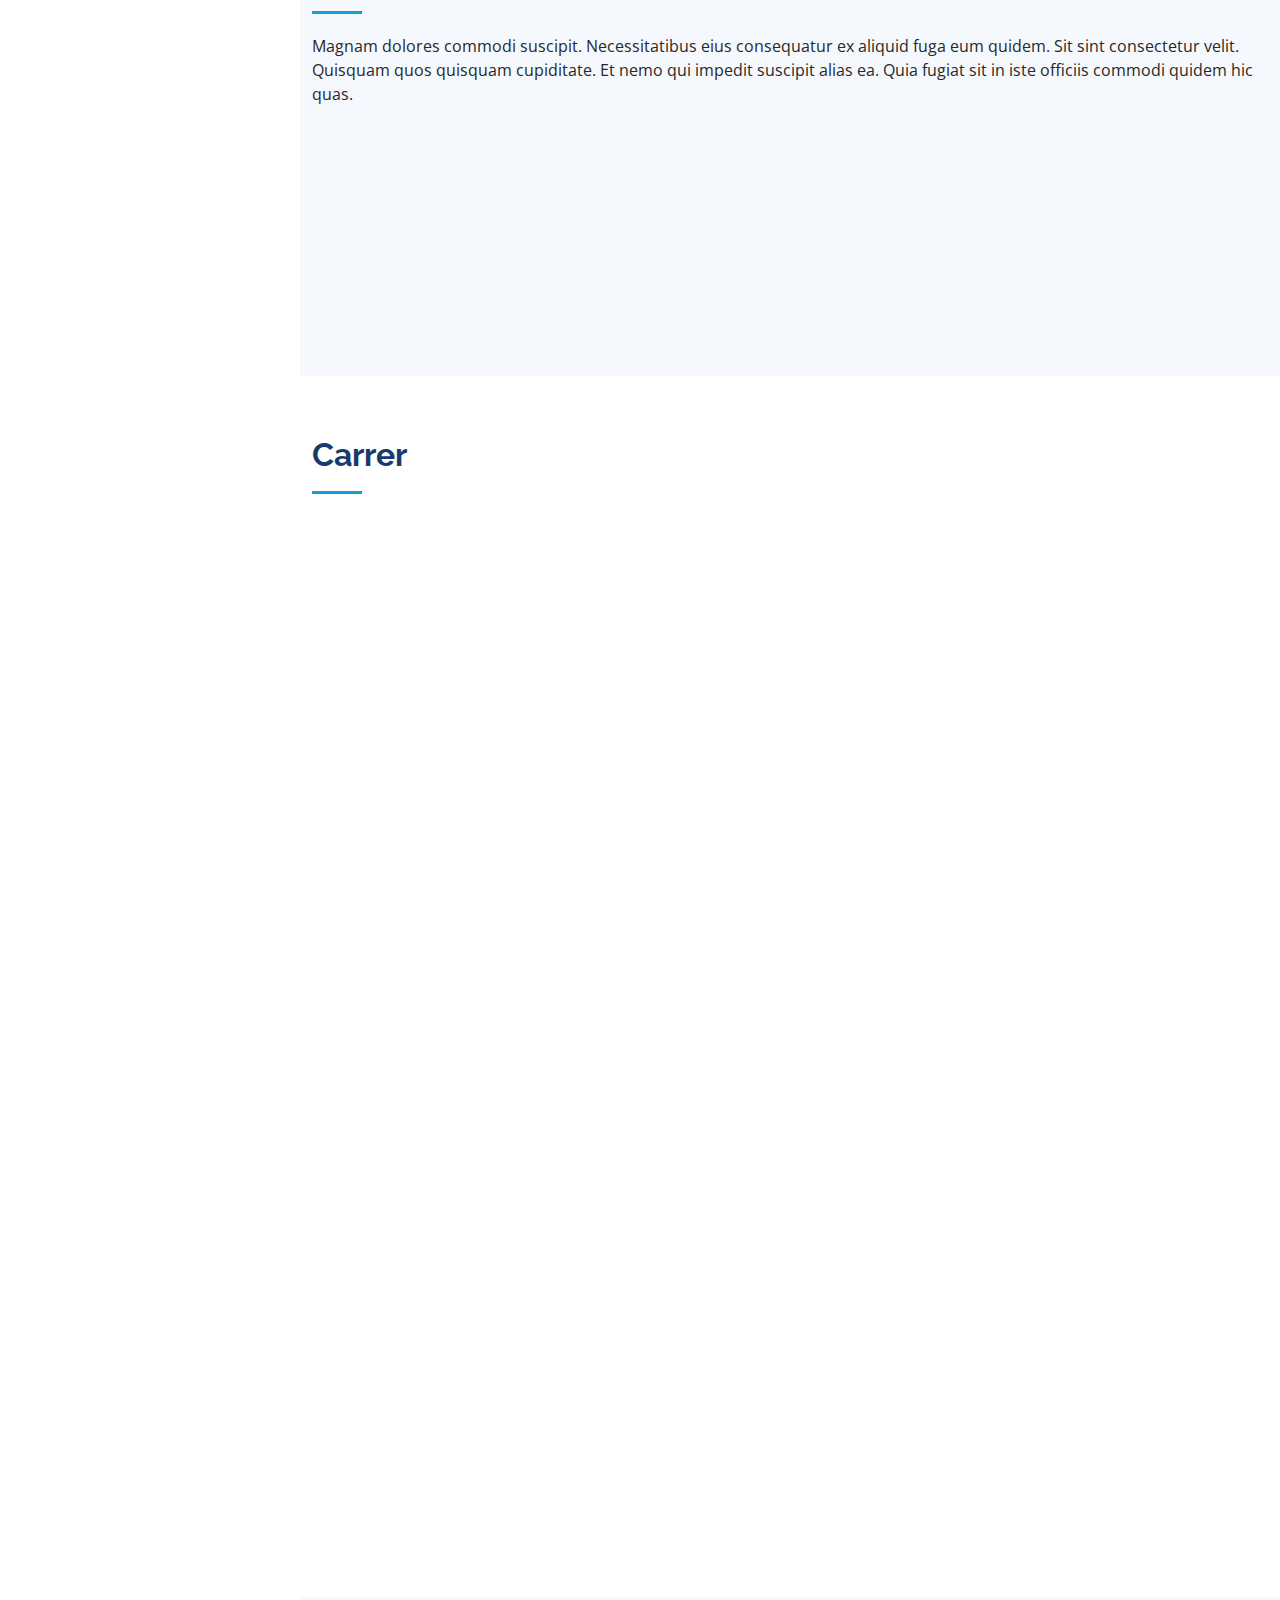
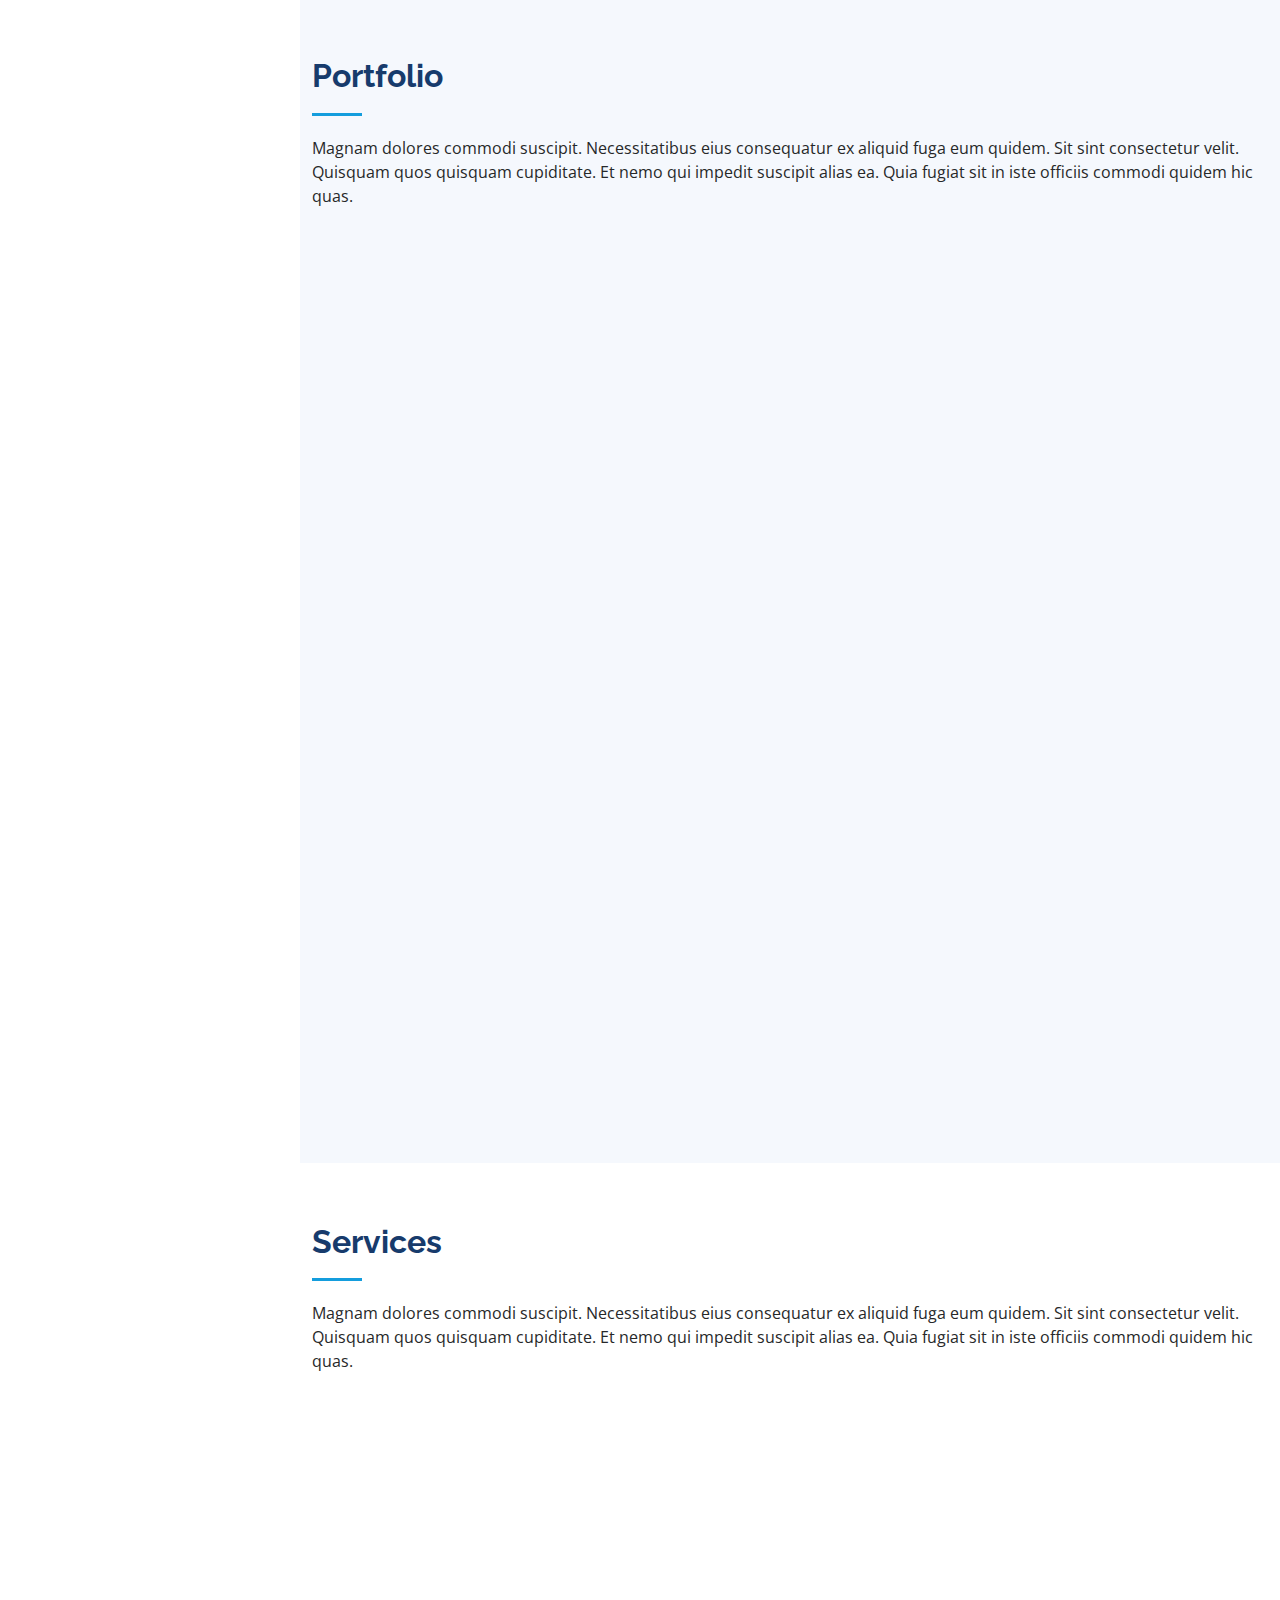
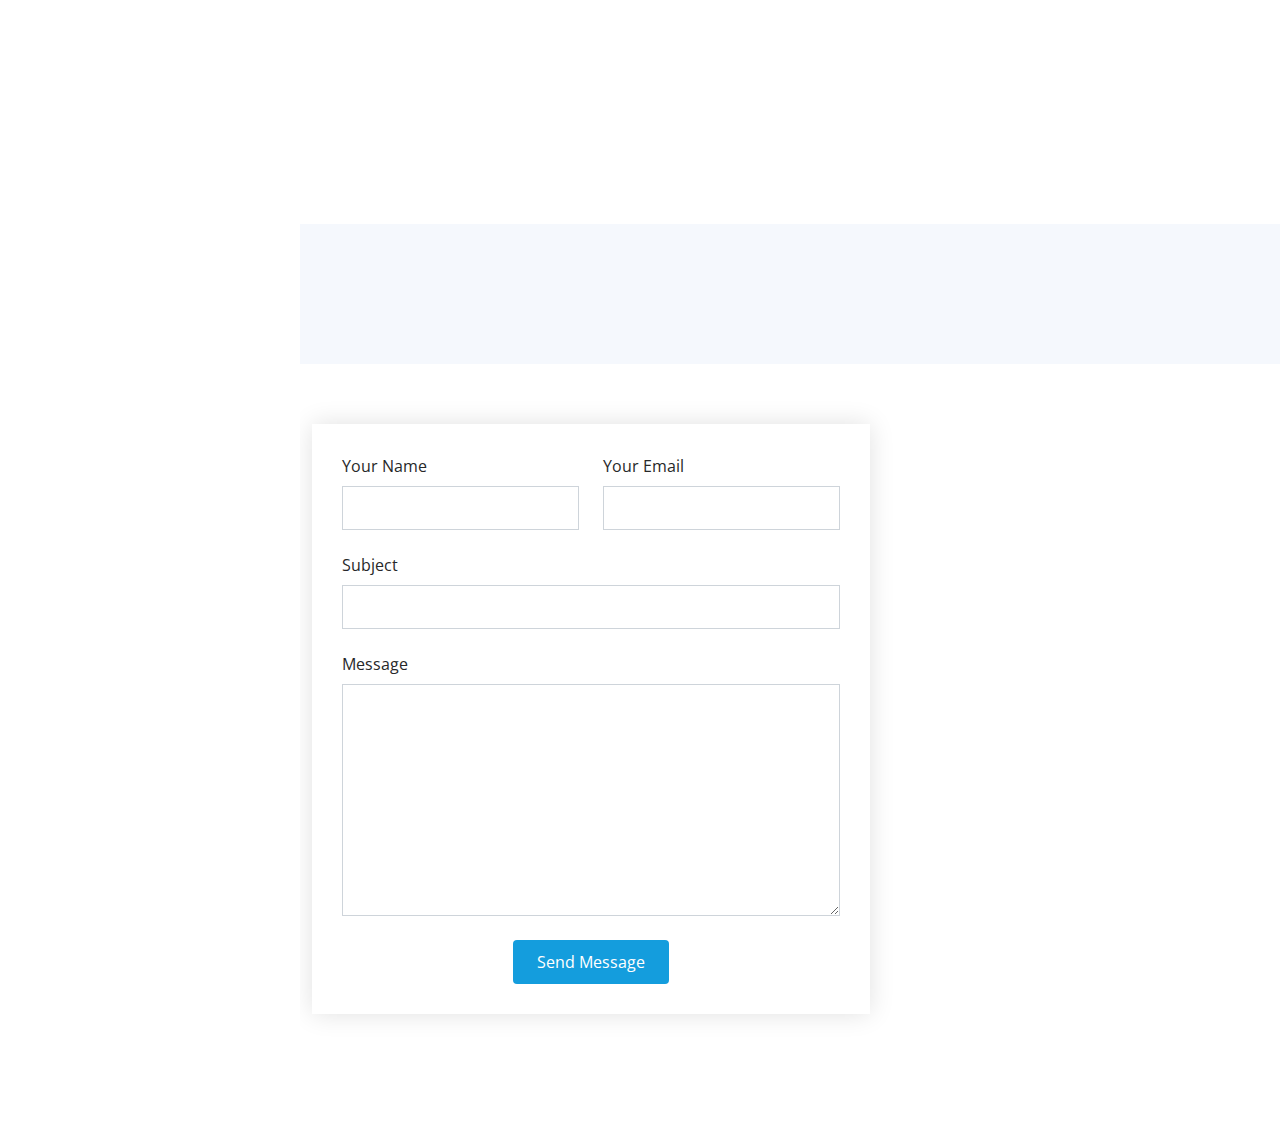
==== commit 97437f48: "index.html" ====
--- a/iPortfolio/index.html
+++ b/iPortfolio/index.html
@@ -60,7 +60,7 @@
                 <ul>
                     <li><a href="#hero" class="nav-link scrollto active"><i class="bx bx-home"></i> <span>Home</span></a></li>
                     <li><a href="#about" class="nav-link scrollto"><i class="bx bx-user"></i> <span>About</span></a></li>
-                    <li><a href="#resume" class="nav-link scrollto"><i class="bx bx-file-blank"></i> <span>Resume</span></a></li>
+                    <li><a href="#resume" class="nav-link scrollto"><i class="bx bx-file-blank"></i> <span>Carrer</span></a></li>
                     <li><a href="#portfolio" class="nav-link scrollto"><i class="bx bx-book-content"></i> <span>Portfolio</span></a></li>
                     <li><a href="#services" class="nav-link scrollto"><i class="bx bx-server"></i> <span>Services</span></a></li>
                     <li><a href="#contact" class="nav-link scrollto"><i class="bx bx-envelope"></i> <span>Contact</span></a></li>
@@ -129,53 +129,7 @@
         <!-- End About Section -->
 
         <!-- ======= Facts Section ======= -->
-        <section id="facts" class="facts">
-            <div class="container">
-
-                <div class="section-title">
-                    <h2>Facts</h2>
-                    <p>Magnam dolores commodi suscipit. Necessitatibus eius consequatur ex aliquid fuga eum quidem. Sit sint consectetur velit. Quisquam quos quisquam cupiditate. Et nemo qui impedit suscipit alias ea. Quia fugiat sit in iste officiis commodi
-                        quidem hic quas.</p>
-                </div>
-
-                <div class="row no-gutters">
-
-                    <div class="col-lg-3 col-md-6 d-md-flex align-items-md-stretch" data-aos="fade-up">
-                        <div class="count-box">
-                            <i class="bi bi-emoji-smile"></i>
-                            <span data-purecounter-start="0" data-purecounter-end="232" data-purecounter-duration="1" class="purecounter"></span>
-                            <p><strong>Happy Clients</strong> consequuntur quae</p>
-                        </div>
-                    </div>
-
-                    <div class="col-lg-3 col-md-6 d-md-flex align-items-md-stretch" data-aos="fade-up" data-aos-delay="100">
-                        <div class="count-box">
-                            <i class="bi bi-journal-richtext"></i>
-                            <span data-purecounter-start="0" data-purecounter-end="521" data-purecounter-duration="1" class="purecounter"></span>
-                            <p><strong>Projects</strong> adipisci atque cum quia aut</p>
-                        </div>
-                    </div>
-
-                    <div class="col-lg-3 col-md-6 d-md-flex align-items-md-stretch" data-aos="fade-up" data-aos-delay="200">
-                        <div class="count-box">
-                            <i class="bi bi-headset"></i>
-                            <span data-purecounter-start="0" data-purecounter-end="1453" data-purecounter-duration="1" class="purecounter"></span>
-                            <p><strong>Hours Of Support</strong> aut commodi quaerat</p>
-                        </div>
-                    </div>
-
-                    <div class="col-lg-3 col-md-6 d-md-flex align-items-md-stretch" data-aos="fade-up" data-aos-delay="300">
-                        <div class="count-box">
-                            <i class="bi bi-people"></i>
-                            <span data-purecounter-start="0" data-purecounter-end="32" data-purecounter-duration="1" class="purecounter"></span>
-                            <p><strong>Hard Workers</strong> rerum asperiores dolor</p>
-                        </div>
-                    </div>
-
-                </div>
-
-            </div>
-        </section>
+
         <!-- End Facts Section -->
 
         <!-- ======= Skills Section ======= -->
@@ -245,61 +199,44 @@
             <div class="container">
 
                 <div class="section-title">
-                    <h2>Resume</h2>
-                    <p>Magnam dolores commodi suscipit. Necessitatibus eius consequatur ex aliquid fuga eum quidem. Sit sint consectetur velit. Quisquam quos quisquam cupiditate. Et nemo qui impedit suscipit alias ea. Quia fugiat sit in iste officiis commodi
-                        quidem hic quas.</p>
+                    <h2>Carrer</h2>
+
                 </div>
 
                 <div class="row">
                     <div class="col-lg-6" data-aos="fade-up">
                         <h3 class="resume-title">Sumary</h3>
                         <div class="resume-item pb-0">
-                            <h4>Alex Smith</h4>
-                            <p><em>Innovative and deadline-driven Graphic Designer with 3+ years of experience designing and developing user-centered digital/print marketing material from initial concept to final, polished deliverable.</em></p>
-                            <ul>
-                                <li>Portland par 127,Orlando, FL</li>
-                                <li>(123) 456-7891</li>
-                                <li>alice.barkley@example.com</li>
+                            <h4> 미래 </h4>
+                            <p><em> network, cloud, server 등 기술을 발전 시켜 amazon , naver , kt 같은 클라우드 기업에 들어가고 싶습니다.</em></p>
+                            <img src="assets/img/portfolio/cloud.jpg" class="img-fluid" alt="">
                             </ul>
                         </div>
 
                         <h3 class="resume-title">Education</h3>
                         <div class="resume-item">
-                            <h4>Master of Fine Arts &amp; Graphic Design</h4>
-                            <h5>2015 - 2016</h5>
-                            <p><em>Rochester Institute of Technology, Rochester, NY</em></p>
-                            <p>Qui deserunt veniam. Et sed aliquam labore tempore sed quisquam iusto autem sit. Ea vero voluptatum qui ut dignissimos deleniti nerada porti sand markend</p>
-                        </div>
+                            <h4>한국정보교육원 &amp; 클라우드 엔지니어</h4>
+                            <h5>2022 - 2022</h5>
+                            <p><em>클라우드 데브옵스 엔지니어 및 관리자 양성 과정</em></p>
+                        </div>
+                        <div class="embed-responsive embed-responsive-21by9">
+                            <iframe class="embed-responsive-item" width="600" height="315" src="https://www.youtube.com/embed/c7brM_8ca_k" title="YouTube video player" frameborder="0" allow="accelerometer; autoplay; clipboard-write; encrypted-media; gyroscope; picture-in-picture"
+                                allowfullscreen></iframe>
+                        </div>
+                    </div>
+                    <div class="col-lg-6" data-aos="fade-up" data-aos-delay="100">
+                        <h3 class="resume-title">certificate</h3>
                         <div class="resume-item">
-                            <h4>Bachelor of Fine Arts &amp; Graphic Design</h4>
-                            <h5>2010 - 2014</h5>
-                            <p><em>Rochester Institute of Technology, Rochester, NY</em></p>
-                            <p>Quia nobis sequi est occaecati aut. Repudiandae et iusto quae reiciendis et quis Eius vel ratione eius unde vitae rerum voluptates asperiores voluptatem Earum molestiae consequatur neque etlon sader mart dila</p>
-                        </div>
-                    </div>
-                    <div class="col-lg-6" data-aos="fade-up" data-aos-delay="100">
-                        <h3 class="resume-title">Professional Experience</h3>
+                            <h4>Cisco CCNA</h4>
+                            <h5>Present</h5>
+                            <p><em></em></p>
+                            <img src="assets/img/portfolio/carrer.jpg" class="img-fluid" alt="">
+                        </div>
                         <div class="resume-item">
-                            <h4>Senior graphic design specialist</h4>
-                            <h5>2019 - Present</h5>
-                            <p><em>Experion, New York, NY </em></p>
-                            <ul>
-                                <li>Lead in the design, development, and implementation of the graphic, layout, and production communication materials</li>
-                                <li>Delegate tasks to the 7 members of the design team and provide counsel on all aspects of the project. </li>
-                                <li>Supervise the assessment of all graphic materials in order to ensure quality and accuracy of the design</li>
-                                <li>Oversee the efficient use of production project budgets ranging from $2,000 - $25,000</li>
-                            </ul>
-                        </div>
-                        <div class="resume-item">
-                            <h4>Graphic design specialist</h4>
-                            <h5>2017 - 2018</h5>
-                            <p><em>Stepping Stone Advertising, New York, NY</em></p>
-                            <ul>
-                                <li>Developed numerous marketing programs (logos, brochures,infographics, presentations, and advertisements).</li>
-                                <li>Managed up to 5 projects or tasks at a given time while under pressure</li>
-                                <li>Recommended and consulted with clients on the most appropriate graphic design</li>
-                                <li>Created 4+ design presentations and proposals a month for clients and account managers</li>
-                            </ul>
+                            <h4>Cloud Enginner</h4>
+                            <h5>2022 - 먼 미래까지</h5>
+                            <p><em>클라우드 엔지니어가 될 것입니다.</em></p>
+                            <img src="assets/img/portfolio/network.jpg" class="img-fluid" alt="">
                         </div>
                     </div>
                 </div>
@@ -329,99 +266,100 @@
                     </div>
                 </div>
 
-                <div class="row portfolio-container" data-aos="fade-up" data-aos-delay="100">
-
-                    <div class="col-lg-4 col-md-6 portfolio-item filter-app">
-                        <div class="portfolio-wrap">
-                            <img src="assets/img/portfolio/portfolio-1.jpg" class="img-fluid" alt="">
-                            <div class="portfolio-links">
-                                <a href="assets/img/portfolio/portfolio-1.jpg" data-gallery="portfolioGallery" class="portfolio-lightbox" title="App 1"><i class="bx bx-plus"></i></a>
-                                <a href="portfolio-details.html" title="More Details"><i class="bx bx-link"></i></a>
-                            </div>
-                        </div>
-                    </div>
-
-                    <div class="col-lg-4 col-md-6 portfolio-item filter-web">
-                        <div class="portfolio-wrap">
-                            <img src="assets/img/portfolio/portfolio-2.jpg" class="img-fluid" alt="">
-                            <div class="portfolio-links">
-                                <a href="assets/img/portfolio/portfolio-2.jpg" data-gallery="portfolioGallery" class="portfolio-lightbox" title="Web 3"><i class="bx bx-plus"></i></a>
-                                <a href="portfolio-details.html" title="More Details"><i class="bx bx-link"></i></a>
-                            </div>
-                        </div>
-                    </div>
-
-                    <div class="col-lg-4 col-md-6 portfolio-item filter-app">
-                        <div class="portfolio-wrap">
-                            <img src="assets/img/portfolio/portfolio-3.jpg" class="img-fluid" alt="">
-                            <div class="portfolio-links">
-                                <a href="assets/img/portfolio/portfolio-3.jpg" data-gallery="portfolioGallery" class="portfolio-lightbox" title="App 2"><i class="bx bx-plus"></i></a>
-                                <a href="portfolio-details.html" title="More Details"><i class="bx bx-link"></i></a>
-                            </div>
-                        </div>
-                    </div>
-
-                    <div class="col-lg-4 col-md-6 portfolio-item filter-card">
-                        <div class="portfolio-wrap">
-                            <img src="assets/img/portfolio/portfolio-4.jpg" class="img-fluid" alt="">
-                            <div class="portfolio-links">
-                                <a href="assets/img/portfolio/portfolio-4.jpg" data-gallery="portfolioGallery" class="portfolio-lightbox" title="Card 2"><i class="bx bx-plus"></i></a>
-                                <a href="portfolio-details.html" title="More Details"><i class="bx bx-link"></i></a>
-                            </div>
-                        </div>
-                    </div>
-
-                    <div class="col-lg-4 col-md-6 portfolio-item filter-web">
-                        <div class="portfolio-wrap">
-                            <img src="assets/img/portfolio/portfolio-5.jpg" class="img-fluid" alt="">
-                            <div class="portfolio-links">
-                                <a href="assets/img/portfolio/portfolio-5.jpg" data-gallery="portfolioGallery" class="portfolio-lightbox" title="Web 2"><i class="bx bx-plus"></i></a>
-                                <a href="portfolio-details.html" title="More Details"><i class="bx bx-link"></i></a>
-                            </div>
-                        </div>
-                    </div>
-
-                    <div class="col-lg-4 col-md-6 portfolio-item filter-app">
-                        <div class="portfolio-wrap">
-                            <img src="assets/img/portfolio/portfolio-6.jpg" class="img-fluid" alt="">
-                            <div class="portfolio-links">
-                                <a href="assets/img/portfolio/portfolio-6.jpg" data-gallery="portfolioGallery" class="portfolio-lightbox" title="App 3"><i class="bx bx-plus"></i></a>
-                                <a href="portfolio-details.html" title="More Details"><i class="bx bx-link"></i></a>
-                            </div>
-                        </div>
-                    </div>
-
-                    <div class="col-lg-4 col-md-6 portfolio-item filter-card">
-                        <div class="portfolio-wrap">
-                            <img src="assets/img/portfolio/portfolio-7.jpg" class="img-fluid" alt="">
-                            <div class="portfolio-links">
-                                <a href="assets/img/portfolio/portfolio-7.jpg" data-gallery="portfolioGallery" class="portfolio-lightbox" title="Card 1"><i class="bx bx-plus"></i></a>
-                                <a href="portfolio-details.html" title="More Details"><i class="bx bx-link"></i></a>
-                            </div>
-                        </div>
-                    </div>
-
-                    <div class="col-lg-4 col-md-6 portfolio-item filter-card">
-                        <div class="portfolio-wrap">
-                            <img src="assets/img/portfolio/portfolio-8.jpg" class="img-fluid" alt="">
-                            <div class="portfolio-links">
-                                <a href="assets/img/portfolio/portfolio-8.jpg" data-gallery="portfolioGallery" class="portfolio-lightbox" title="Card 3"><i class="bx bx-plus"></i></a>
-                                <a href="portfolio-details.html" title="More Details"><i class="bx bx-link"></i></a>
-                            </div>
-                        </div>
-                    </div>
-
-                    <div class="col-lg-4 col-md-6 portfolio-item filter-web">
-                        <div class="portfolio-wrap">
-                            <img src="assets/img/portfolio/portfolio-9.jpg" class="img-fluid" alt="">
-                            <div class="portfolio-links">
-                                <a href="assets/img/portfolio/portfolio-9.jpg" data-gallery="portfolioGallery" class="portfolio-lightbox" title="Web 3"><i class="bx bx-plus"></i></a>
-                                <a href="portfolio-details.html" title="More Details"><i class="bx bx-link"></i></a>
-                            </div>
-                        </div>
-                    </div>
-
-                </div>
+            </div>
+            <div class="row portfolio-container" data-aos="fade-up" data-aos-delay="100">
+
+                <div class="col-lg-4 col-md-6 portfolio-item filter-app">
+                    <div class="portfolio-wrap">
+                        <img src="assets/img/portfolio/portfolio-1.jpg" class="img-fluid" alt="">
+                        <div class="portfolio-links">
+                            <a href="assets/img/portfolio/portfolio-1.jpg" data-gallery="portfolioGallery" class="portfolio-lightbox" title="App 1"><i class="bx bx-plus"></i></a>
+                            <a href="portfolio-details.html" title="More Details"><i class="bx bx-link"></i></a>
+                        </div>
+                    </div>
+                </div>
+
+                <div class="col-lg-4 col-md-6 portfolio-item filter-web">
+                    <div class="portfolio-wrap">
+                        <img src="assets/img/portfolio/portfolio-2.jpg" class="img-fluid" alt="">
+                        <div class="portfolio-links">
+                            <a href="assets/img/portfolio/portfolio-2.jpg" data-gallery="portfolioGallery" class="portfolio-lightbox" title="Web 3"><i class="bx bx-plus"></i></a>
+                            <a href="portfolio-details.html" title="More Details"><i class="bx bx-link"></i></a>
+                        </div>
+                    </div>
+                </div>
+
+                <div class="col-lg-4 col-md-6 portfolio-item filter-app">
+                    <div class="portfolio-wrap">
+                        <img src="assets/img/portfolio/portfolio-3.jpg" class="img-fluid" alt="">
+                        <div class="portfolio-links">
+                            <a href="assets/img/portfolio/portfolio-3.jpg" data-gallery="portfolioGallery" class="portfolio-lightbox" title="App 2"><i class="bx bx-plus"></i></a>
+                            <a href="portfolio-details.html" title="More Details"><i class="bx bx-link"></i></a>
+                        </div>
+                    </div>
+                </div>
+
+                <div class="col-lg-4 col-md-6 portfolio-item filter-card">
+                    <div class="portfolio-wrap">
+                        <img src="assets/img/portfolio/portfolio-4.jpg" class="img-fluid" alt="">
+                        <div class="portfolio-links">
+                            <a href="assets/img/portfolio/portfolio-4.jpg" data-gallery="portfolioGallery" class="portfolio-lightbox" title="Card 2"><i class="bx bx-plus"></i></a>
+                            <a href="portfolio-details.html" title="More Details"><i class="bx bx-link"></i></a>
+                        </div>
+                    </div>
+                </div>
+
+                <div class="col-lg-4 col-md-6 portfolio-item filter-web">
+                    <div class="portfolio-wrap">
+                        <img src="assets/img/portfolio/portfolio-5.jpg" class="img-fluid" alt="">
+                        <div class="portfolio-links">
+                            <a href="assets/img/portfolio/portfolio-5.jpg" data-gallery="portfolioGallery" class="portfolio-lightbox" title="Web 2"><i class="bx bx-plus"></i></a>
+                            <a href="portfolio-details.html" title="More Details"><i class="bx bx-link"></i></a>
+                        </div>
+                    </div>
+                </div>
+
+                <div class="col-lg-4 col-md-6 portfolio-item filter-app">
+                    <div class="portfolio-wrap">
+                        <img src="assets/img/portfolio/portfolio-6.jpg" class="img-fluid" alt="">
+                        <div class="portfolio-links">
+                            <a href="assets/img/portfolio/portfolio-6.jpg" data-gallery="portfolioGallery" class="portfolio-lightbox" title="App 3"><i class="bx bx-plus"></i></a>
+                            <a href="portfolio-details.html" title="More Details"><i class="bx bx-link"></i></a>
+                        </div>
+                    </div>
+                </div>
+
+                <div class="col-lg-4 col-md-6 portfolio-item filter-card">
+                    <div class="portfolio-wrap">
+                        <img src="assets/img/portfolio/portfolio-7.jpg" class="img-fluid" alt="">
+                        <div class="portfolio-links">
+                            <a href="assets/img/portfolio/portfolio-7.jpg" data-gallery="portfolioGallery" class="portfolio-lightbox" title="Card 1"><i class="bx bx-plus"></i></a>
+                            <a href="portfolio-details.html" title="More Details"><i class="bx bx-link"></i></a>
+                        </div>
+                    </div>
+                </div>
+
+                <div class="col-lg-4 col-md-6 portfolio-item filter-card">
+                    <div class="portfolio-wrap">
+                        <img src="assets/img/portfolio/portfolio-8.jpg" class="img-fluid" alt="">
+                        <div class="portfolio-links">
+                            <a href="assets/img/portfolio/portfolio-8.jpg" data-gallery="portfolioGallery" class="portfolio-lightbox" title="Card 3"><i class="bx bx-plus"></i></a>
+                            <a href="portfolio-details.html" title="More Details"><i class="bx bx-link"></i></a>
+                        </div>
+                    </div>
+                </div>
+
+                <div class="col-lg-4 col-md-6 portfolio-item filter-web">
+                    <div class="portfolio-wrap">
+                        <img src="assets/img/portfolio/portfolio-9.jpg" class="img-fluid" alt="">
+                        <div class="portfolio-links">
+                            <a href="assets/img/portfolio/portfolio-9.jpg" data-gallery="portfolioGallery" class="portfolio-lightbox" title="Web 3"><i class="bx bx-plus"></i></a>
+                            <a href="portfolio-details.html" title="More Details"><i class="bx bx-link"></i></a>
+                        </div>
+                    </div>
+                </div>
+
+            </div>
 
             </div>
         </section>
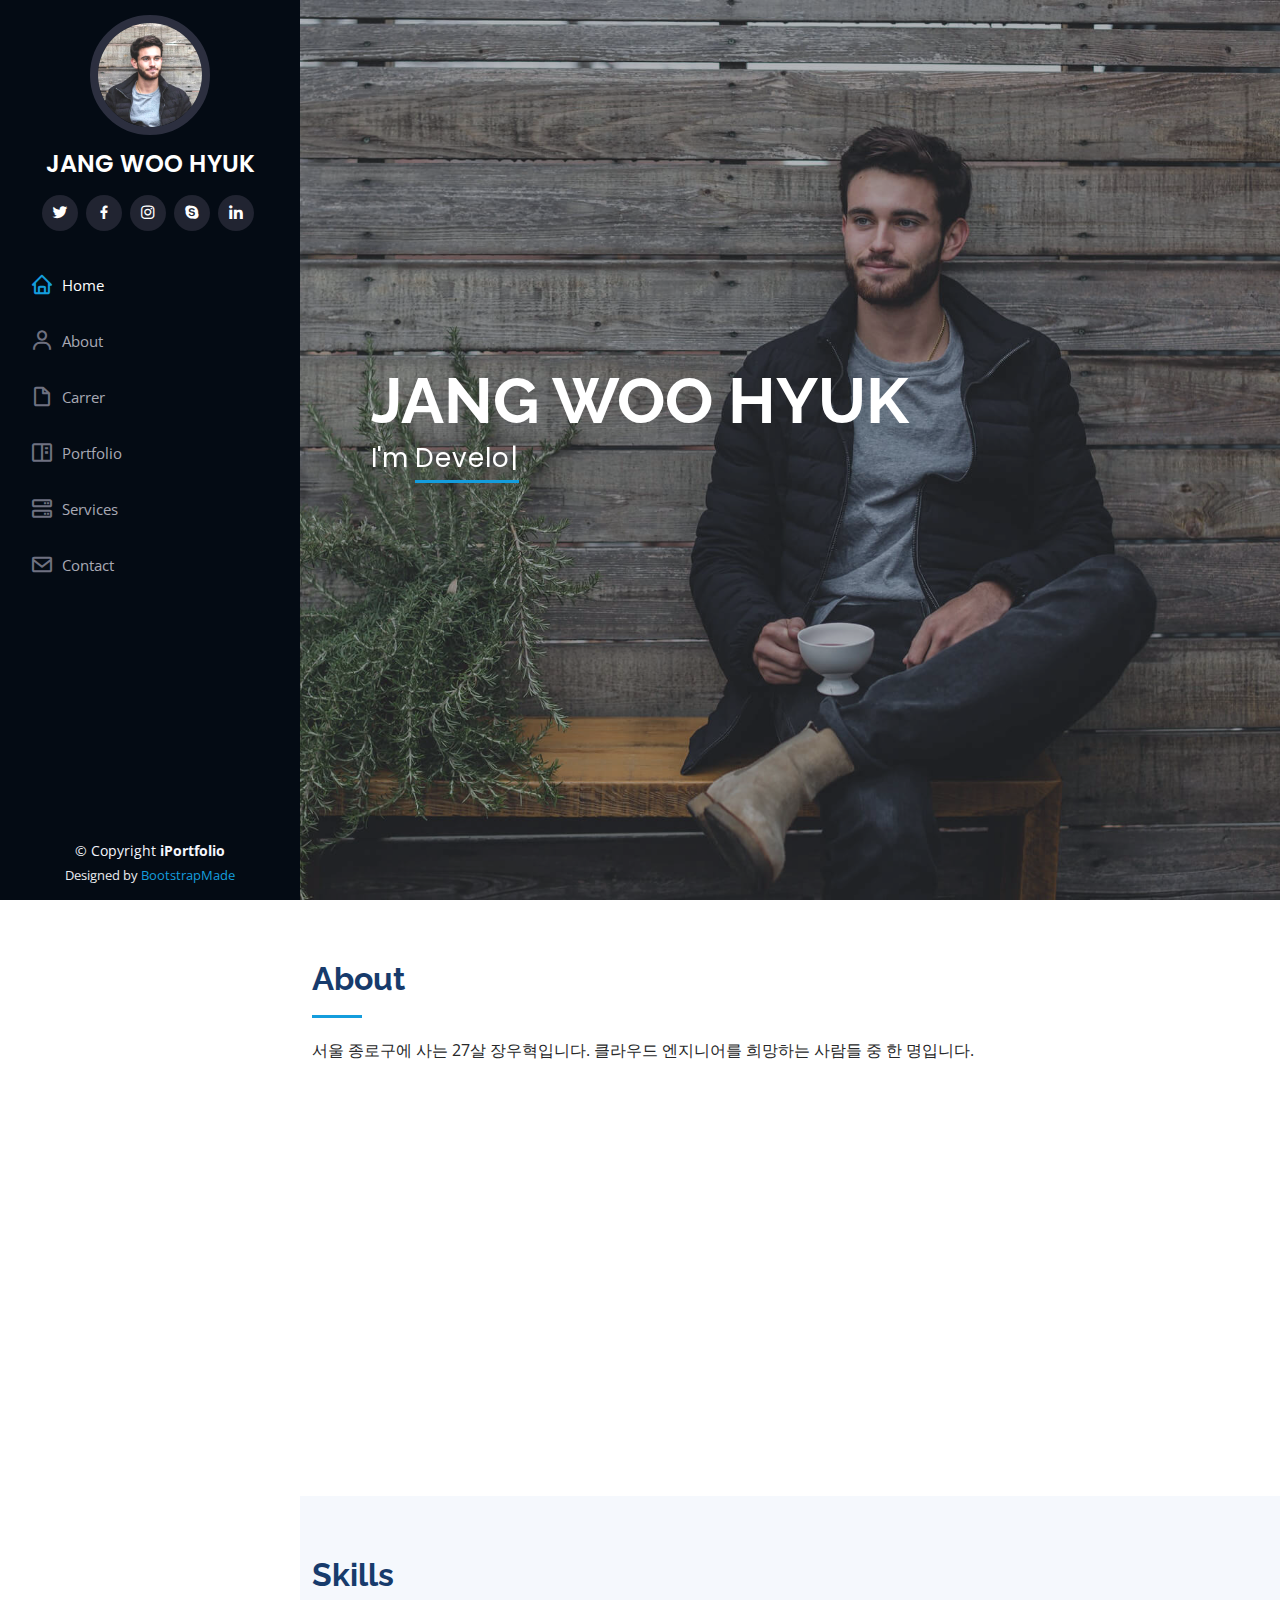
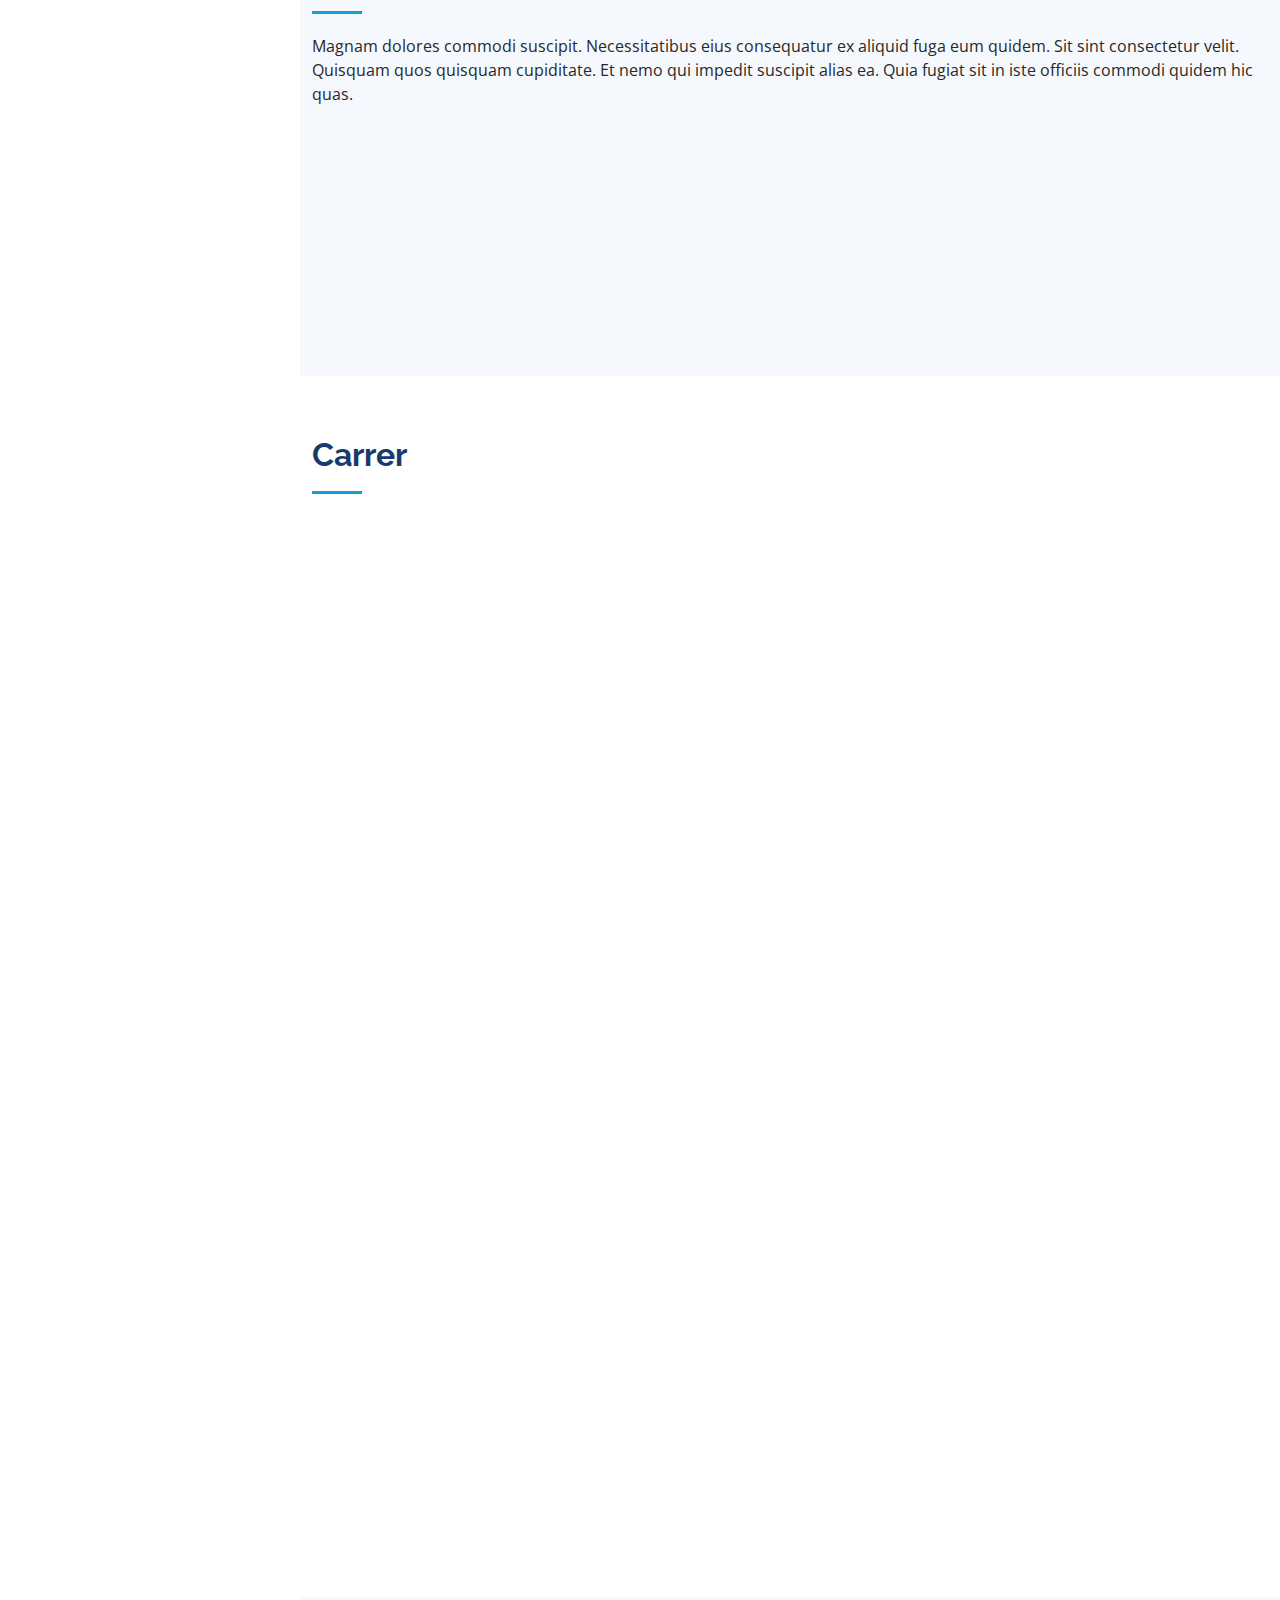
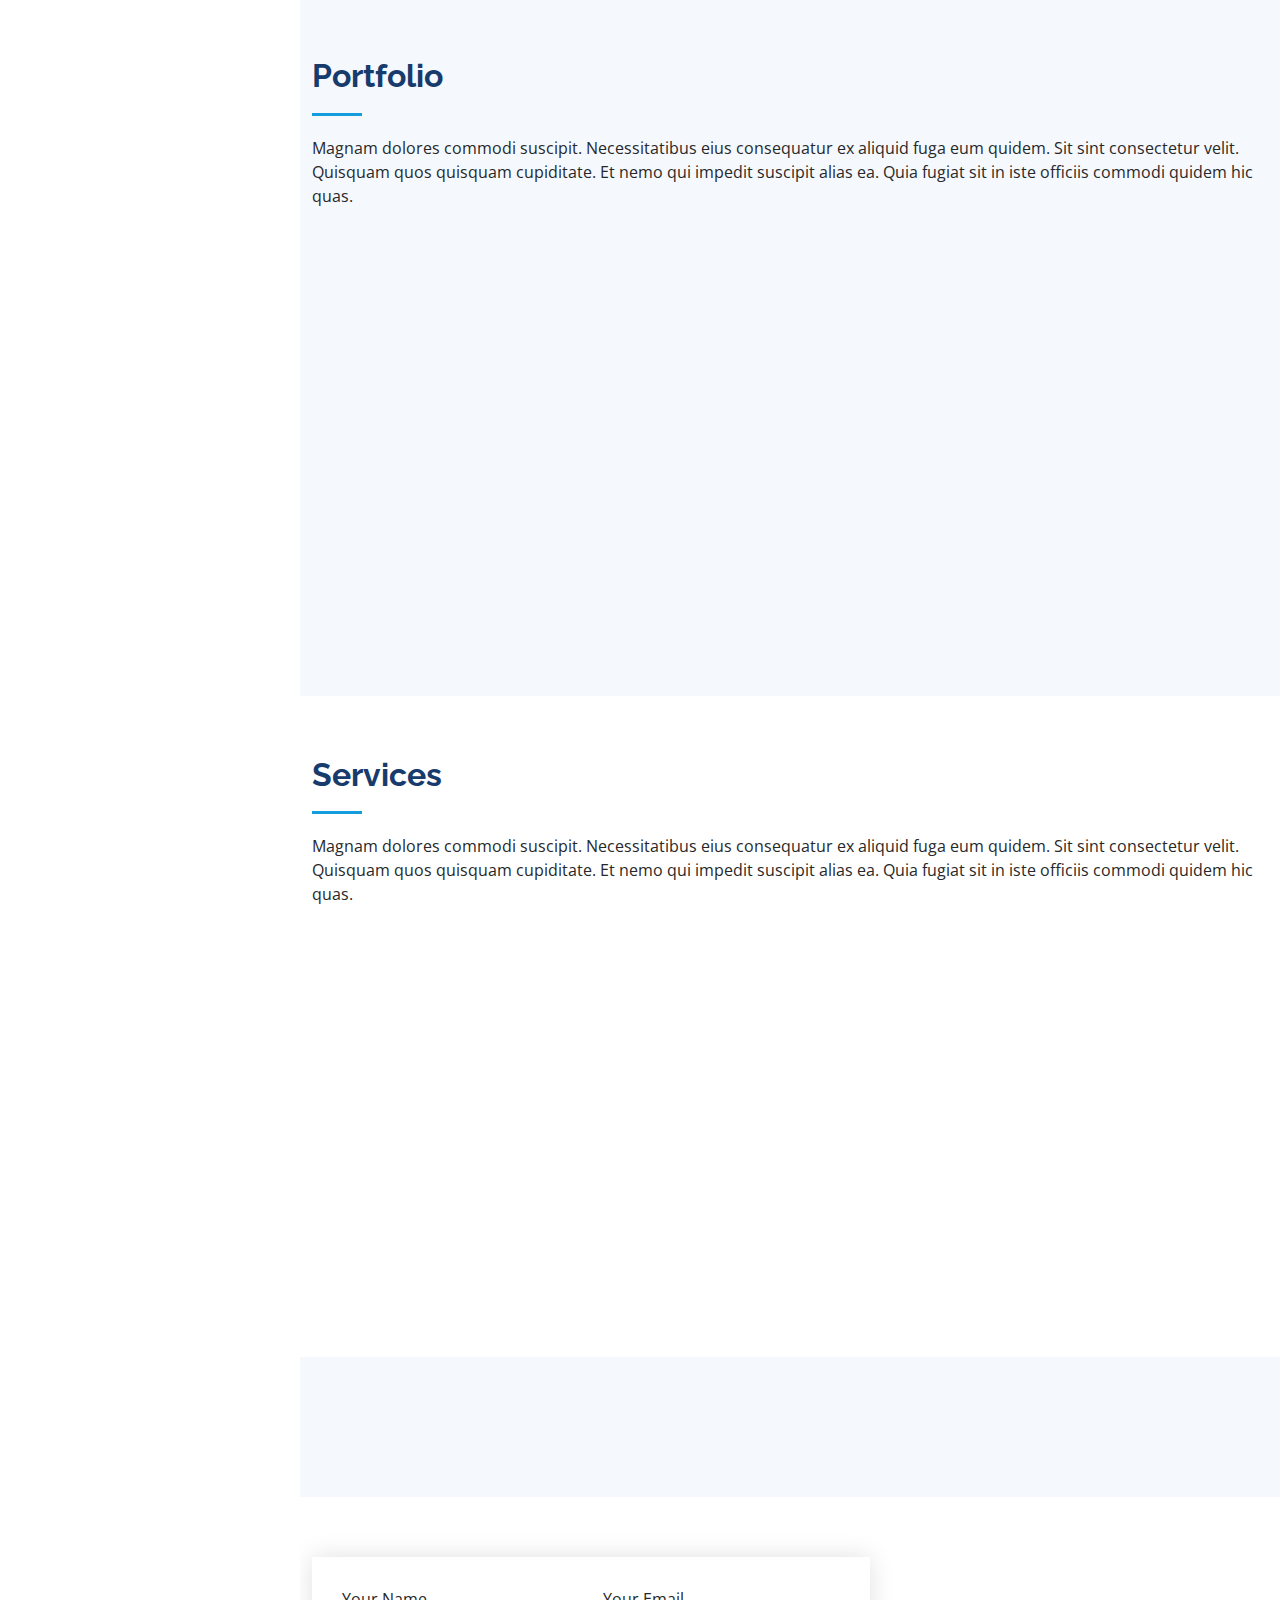
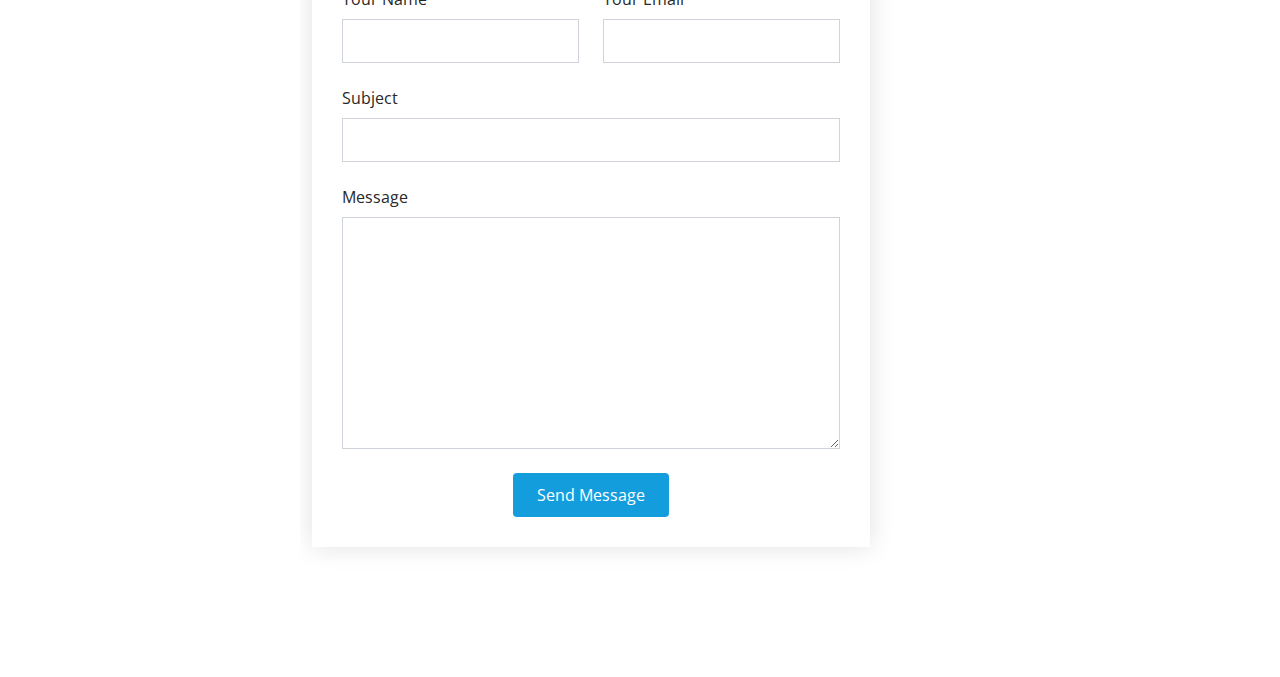
==== commit db8812dd: "index.html" ====
--- a/iPortfolio/index.html
+++ b/iPortfolio/index.html
@@ -271,9 +271,9 @@
 
                 <div class="col-lg-4 col-md-6 portfolio-item filter-app">
                     <div class="portfolio-wrap">
-                        <img src="assets/img/portfolio/portfolio-1.jpg" class="img-fluid" alt="">
+                        <img src="assets/img/portfolio/networks.jpg" class="img-fluid" alt="">
                         <div class="portfolio-links">
-                            <a href="assets/img/portfolio/portfolio-1.jpg" data-gallery="portfolioGallery" class="portfolio-lightbox" title="App 1"><i class="bx bx-plus"></i></a>
+                            <a href="assets/img/portfolio/networks.jpg" data-gallery="portfolioGallery" class="portfolio-lightbox" title="App 1"><i class="bx bx-plus"></i></a>
                             <a href="portfolio-details.html" title="More Details"><i class="bx bx-link"></i></a>
                         </div>
                     </div>
@@ -281,9 +281,9 @@
 
                 <div class="col-lg-4 col-md-6 portfolio-item filter-web">
                     <div class="portfolio-wrap">
-                        <img src="assets/img/portfolio/portfolio-2.jpg" class="img-fluid" alt="">
+                        <img src="assets/img/portfolio/networks2.jpg" class="img-fluid" alt="">
                         <div class="portfolio-links">
-                            <a href="assets/img/portfolio/portfolio-2.jpg" data-gallery="portfolioGallery" class="portfolio-lightbox" title="Web 3"><i class="bx bx-plus"></i></a>
+                            <a href="assets/img/portfolio/networks2.jpg" data-gallery="portfolioGallery" class="portfolio-lightbox" title="Web 3"><i class="bx bx-plus"></i></a>
                             <a href="portfolio-details.html" title="More Details"><i class="bx bx-link"></i></a>
                         </div>
                     </div>
@@ -291,75 +291,15 @@
 
                 <div class="col-lg-4 col-md-6 portfolio-item filter-app">
                     <div class="portfolio-wrap">
-                        <img src="assets/img/portfolio/portfolio-3.jpg" class="img-fluid" alt="">
+                        <img src="assets/img/portfolio/cloud1.jpg" class="img-fluid" alt="">
                         <div class="portfolio-links">
-                            <a href="assets/img/portfolio/portfolio-3.jpg" data-gallery="portfolioGallery" class="portfolio-lightbox" title="App 2"><i class="bx bx-plus"></i></a>
+                            <a href="assets/img/portfolio/cloud1.jpg" data-gallery="portfolioGallery" class="portfolio-lightbox" title="App 2"><i class="bx bx-plus"></i></a>
                             <a href="portfolio-details.html" title="More Details"><i class="bx bx-link"></i></a>
                         </div>
                     </div>
                 </div>
 
-                <div class="col-lg-4 col-md-6 portfolio-item filter-card">
-                    <div class="portfolio-wrap">
-                        <img src="assets/img/portfolio/portfolio-4.jpg" class="img-fluid" alt="">
-                        <div class="portfolio-links">
-                            <a href="assets/img/portfolio/portfolio-4.jpg" data-gallery="portfolioGallery" class="portfolio-lightbox" title="Card 2"><i class="bx bx-plus"></i></a>
-                            <a href="portfolio-details.html" title="More Details"><i class="bx bx-link"></i></a>
-                        </div>
-                    </div>
-                </div>
-
-                <div class="col-lg-4 col-md-6 portfolio-item filter-web">
-                    <div class="portfolio-wrap">
-                        <img src="assets/img/portfolio/portfolio-5.jpg" class="img-fluid" alt="">
-                        <div class="portfolio-links">
-                            <a href="assets/img/portfolio/portfolio-5.jpg" data-gallery="portfolioGallery" class="portfolio-lightbox" title="Web 2"><i class="bx bx-plus"></i></a>
-                            <a href="portfolio-details.html" title="More Details"><i class="bx bx-link"></i></a>
-                        </div>
-                    </div>
-                </div>
-
-                <div class="col-lg-4 col-md-6 portfolio-item filter-app">
-                    <div class="portfolio-wrap">
-                        <img src="assets/img/portfolio/portfolio-6.jpg" class="img-fluid" alt="">
-                        <div class="portfolio-links">
-                            <a href="assets/img/portfolio/portfolio-6.jpg" data-gallery="portfolioGallery" class="portfolio-lightbox" title="App 3"><i class="bx bx-plus"></i></a>
-                            <a href="portfolio-details.html" title="More Details"><i class="bx bx-link"></i></a>
-                        </div>
-                    </div>
-                </div>
-
-                <div class="col-lg-4 col-md-6 portfolio-item filter-card">
-                    <div class="portfolio-wrap">
-                        <img src="assets/img/portfolio/portfolio-7.jpg" class="img-fluid" alt="">
-                        <div class="portfolio-links">
-                            <a href="assets/img/portfolio/portfolio-7.jpg" data-gallery="portfolioGallery" class="portfolio-lightbox" title="Card 1"><i class="bx bx-plus"></i></a>
-                            <a href="portfolio-details.html" title="More Details"><i class="bx bx-link"></i></a>
-                        </div>
-                    </div>
-                </div>
-
-                <div class="col-lg-4 col-md-6 portfolio-item filter-card">
-                    <div class="portfolio-wrap">
-                        <img src="assets/img/portfolio/portfolio-8.jpg" class="img-fluid" alt="">
-                        <div class="portfolio-links">
-                            <a href="assets/img/portfolio/portfolio-8.jpg" data-gallery="portfolioGallery" class="portfolio-lightbox" title="Card 3"><i class="bx bx-plus"></i></a>
-                            <a href="portfolio-details.html" title="More Details"><i class="bx bx-link"></i></a>
-                        </div>
-                    </div>
-                </div>
-
-                <div class="col-lg-4 col-md-6 portfolio-item filter-web">
-                    <div class="portfolio-wrap">
-                        <img src="assets/img/portfolio/portfolio-9.jpg" class="img-fluid" alt="">
-                        <div class="portfolio-links">
-                            <a href="assets/img/portfolio/portfolio-9.jpg" data-gallery="portfolioGallery" class="portfolio-lightbox" title="Web 3"><i class="bx bx-plus"></i></a>
-                            <a href="portfolio-details.html" title="More Details"><i class="bx bx-link"></i></a>
-                        </div>
-                    </div>
-                </div>
-
-            </div>
+
 
             </div>
         </section>
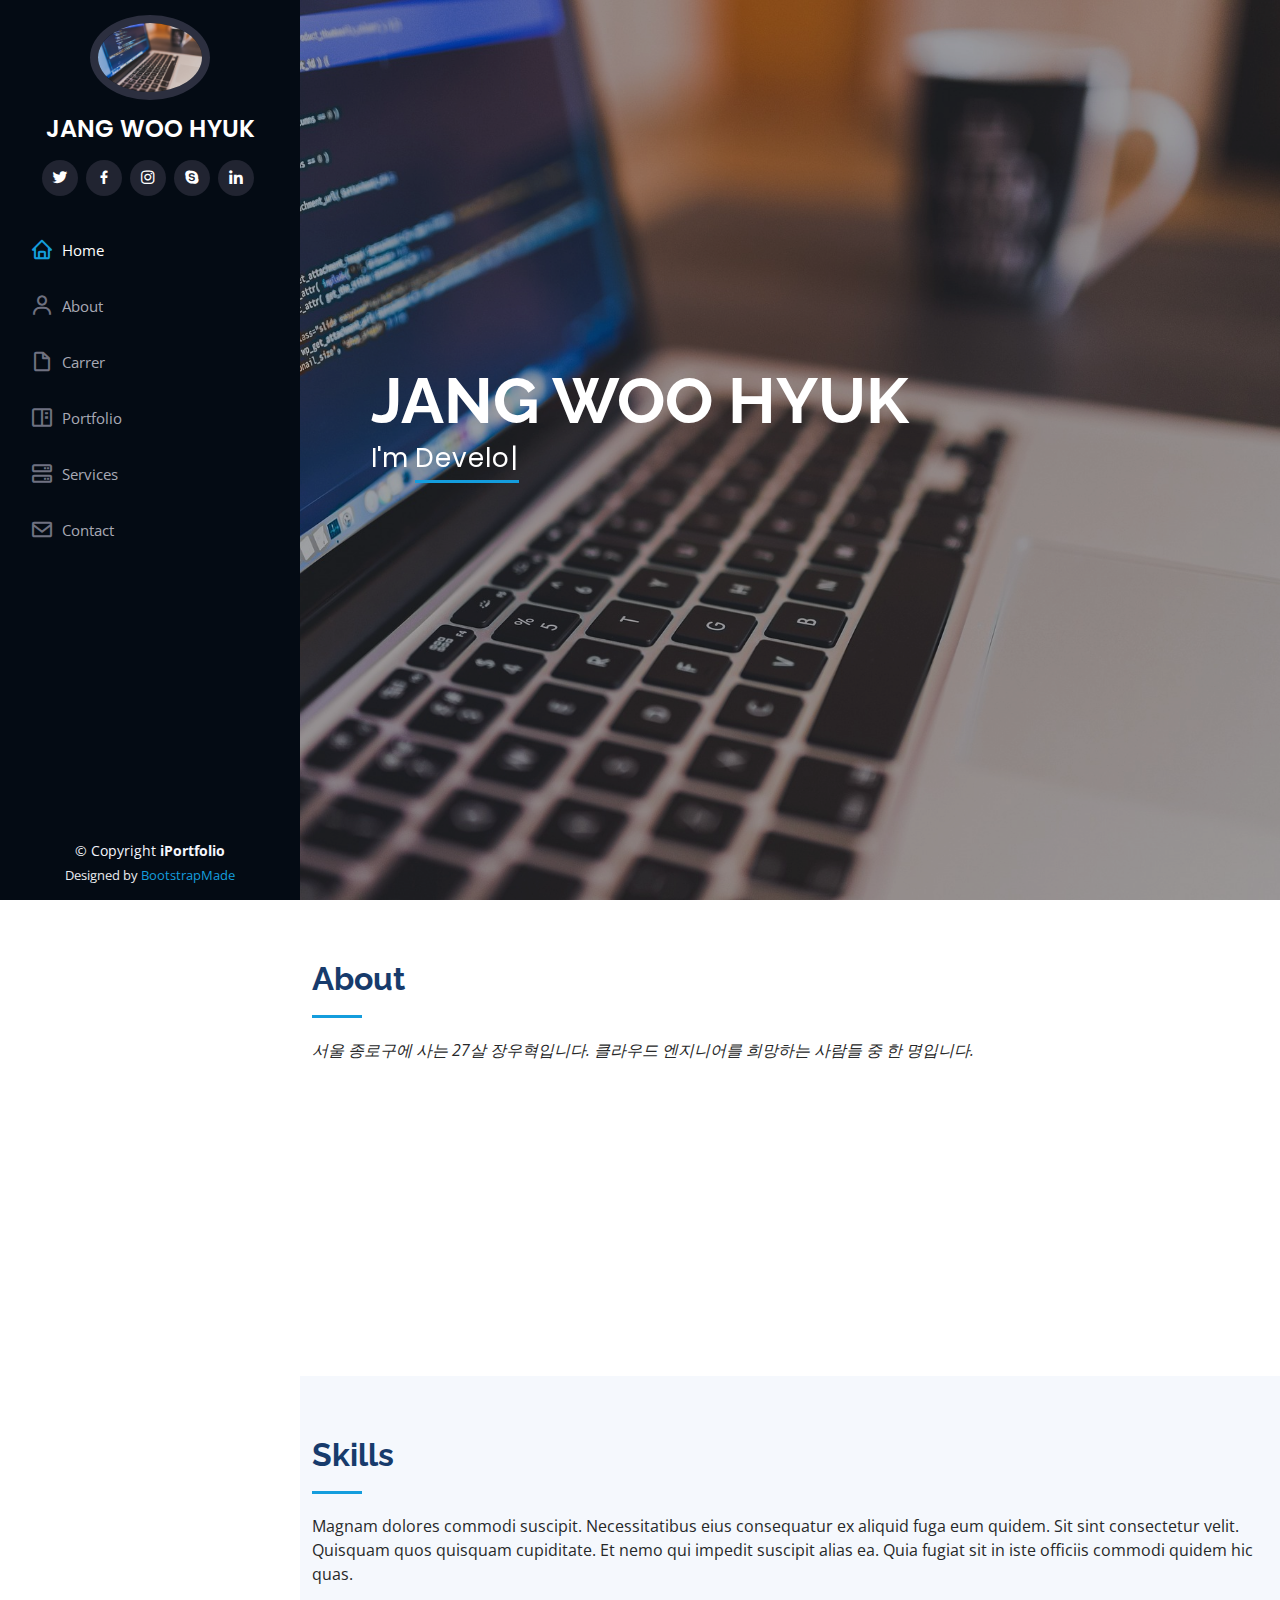
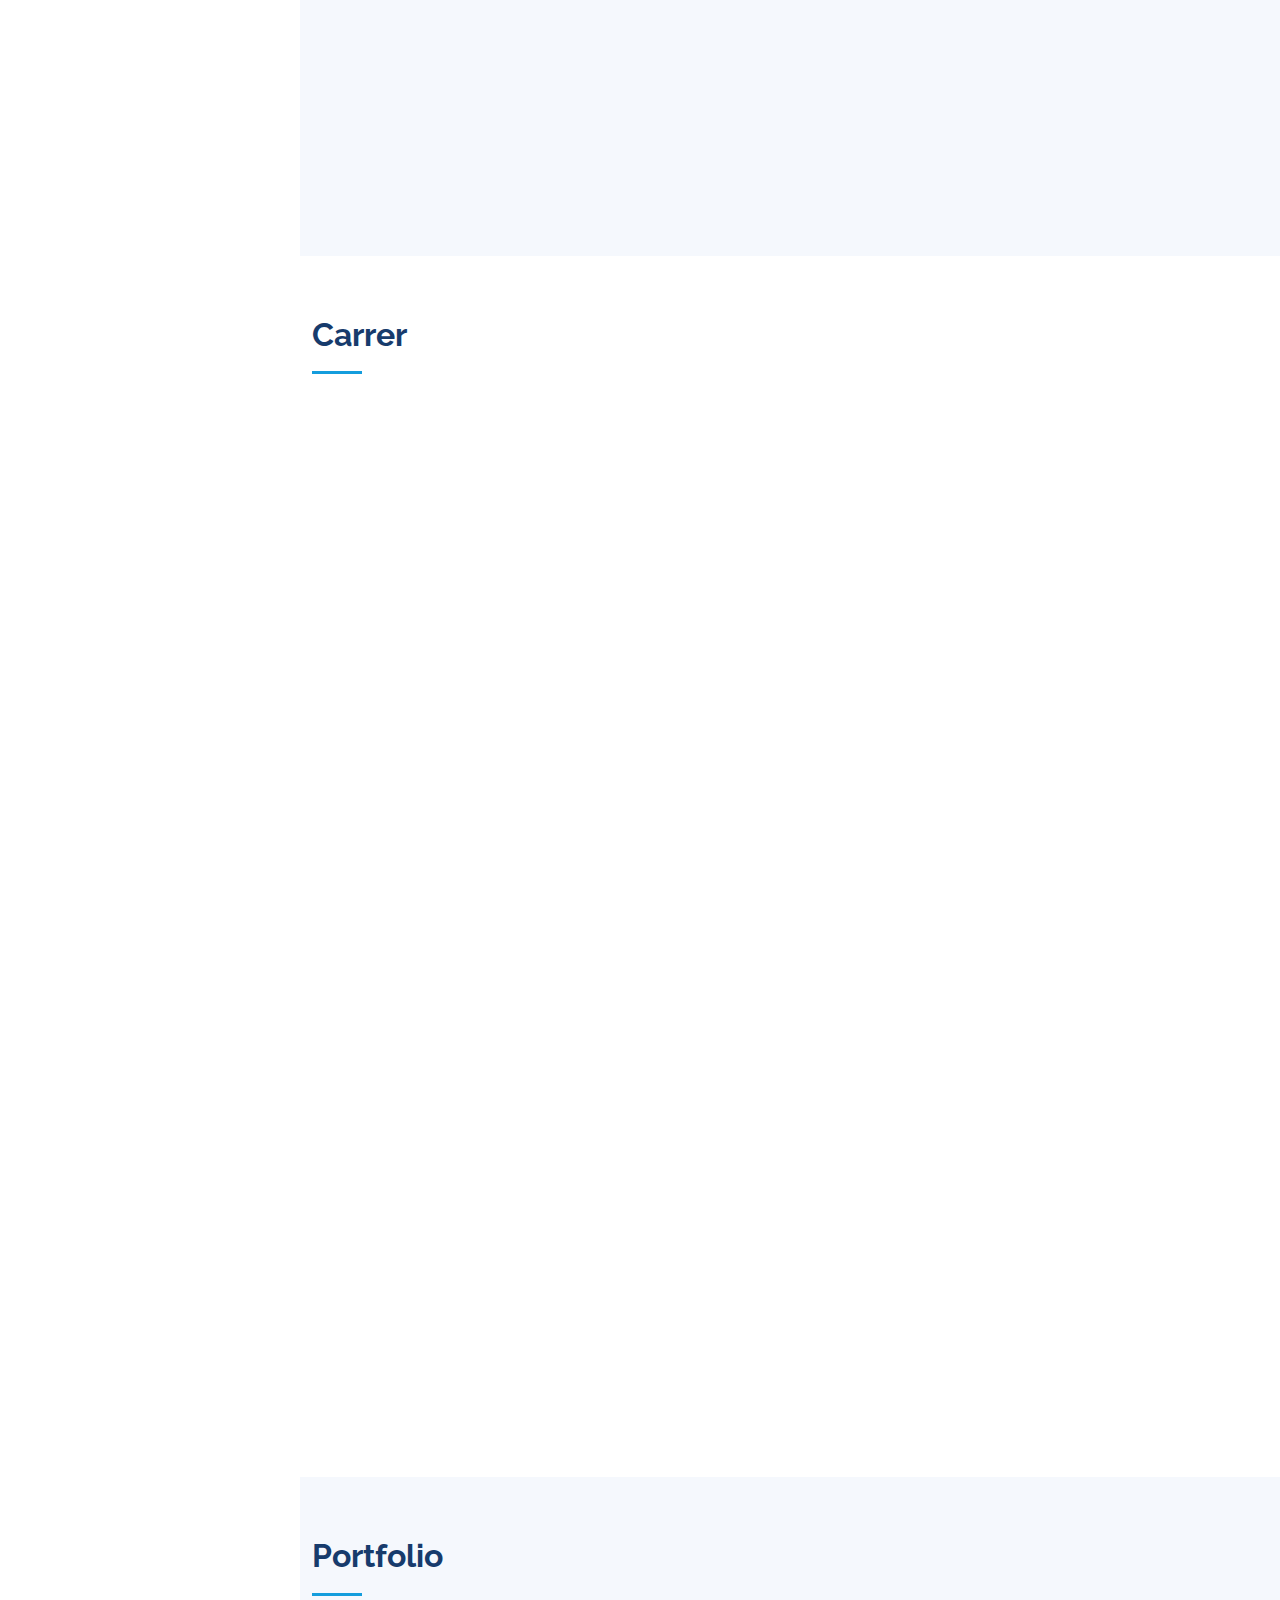
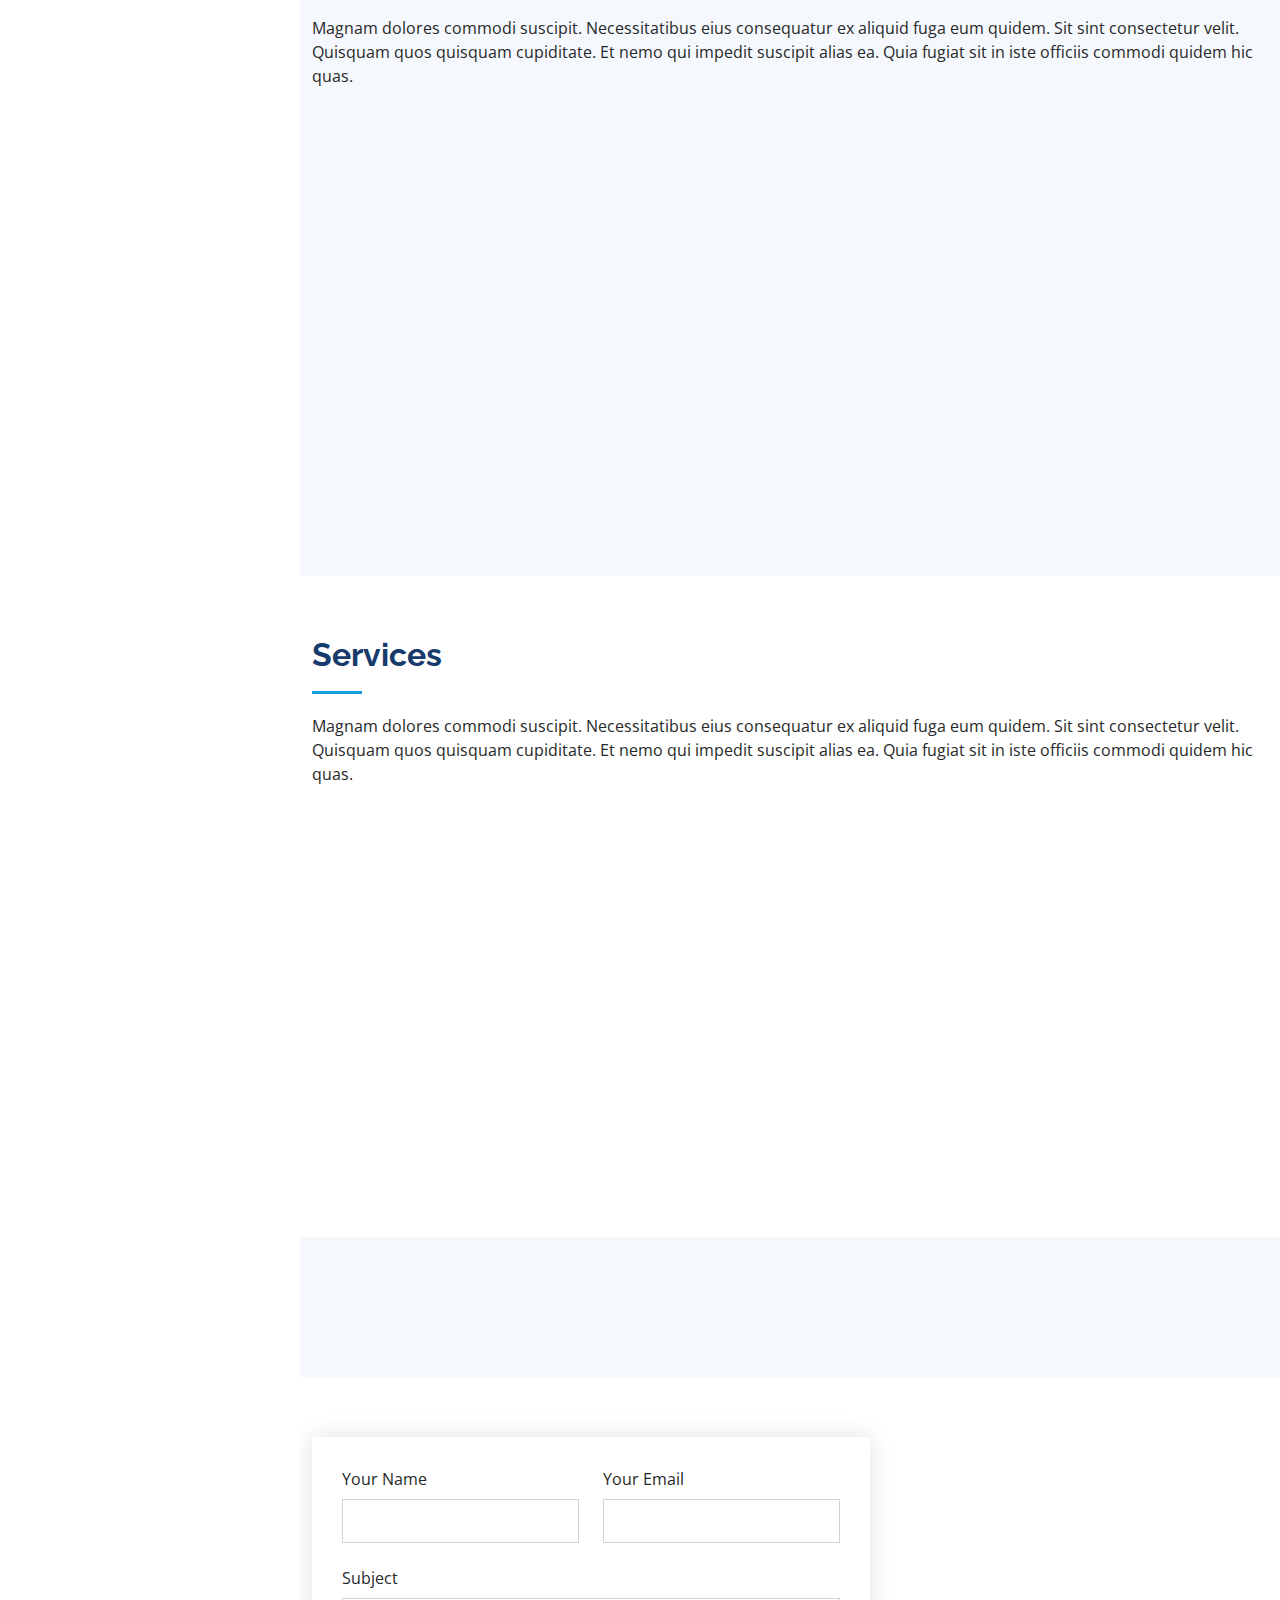
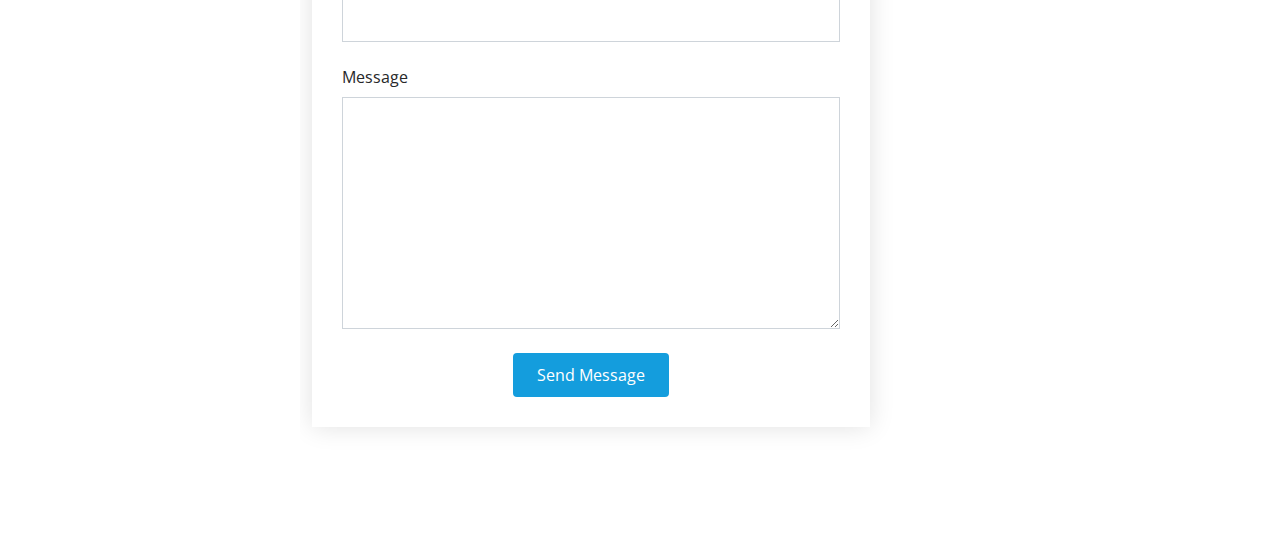
==== commit c8f4d6e7: "index.html" ====
--- a/iPortfolio/index.html
+++ b/iPortfolio/index.html
@@ -45,7 +45,7 @@
         <div class="d-flex flex-column">
 
             <div class="profile">
-                <img src="assets/img/profile-img.jpg" alt="" class="img-fluid rounded-circle">
+                <img src="assets/img/it.jpg" alt="" class="img-fluid rounded-circle">
                 <h1 class="text-light"><a href="index.html">JANG WOO HYUK</a></h1>
                 <div class="social-links mt-3 text-center">
                     <a href="#" class="twitter"><i class="bx bxl-twitter"></i></a>
@@ -88,13 +88,13 @@
 
                 <div class="section-title">
                     <h2>About</h2>
-                    <p> 서울 종로구에 사는 27살 장우혁입니다. 클라우드 엔지니어를 희망하는 사람들 중 한 명입니다.
+                    <p> <em>서울 종로구에 사는 27살 장우혁입니다. 클라우드 엔지니어를 희망하는 사람들 중 한 명입니다.</em>
                     </p>
                 </div>
 
                 <div class="row">
                     <div class="col-lg-4" data-aos="fade-right">
-                        <img src="assets/img/profile-img.jpg" class="img-fluid" alt="">
+                        <img src="assets/img/eye.jpg" height="315" class="img-fluid" alt="">
                     </div>
                     <div class="col-lg-8 pt-4 pt-lg-0 content" data-aos="fade-left">
                         <h3>Developer &amp; Cloud Enginner</h3>
@@ -117,10 +117,7 @@
                                 </ul>
                             </div>
                         </div>
-                        <p>
-                            Officiis eligendi itaque labore et dolorum mollitia officiis optio vero. Quisquam sunt adipisci omnis et ut. Nulla accusantium dolor incidunt officia tempore. Et eius omnis. Cupiditate ut dicta maxime officiis quidem quia. Sed et consectetur qui quia
-                            repellendus itaque neque. Aliquid amet quidem ut quaerat cupiditate. Ab et eum qui repellendus omnis culpa magni laudantium dolores.
-                        </p>
+
                     </div>
                 </div>
 
--- a/iPortfolio/assets/css/style.css
+++ b/iPortfolio/assets/css/style.css
@@ -5,22 +5,24 @@
 * License: https://bootstrapmade.com/license/
 */
 
+
 /*--------------------------------------------------------------
 # General
 --------------------------------------------------------------*/
+
 body {
-  font-family: "Open Sans", sans-serif;
-  color: #272829;
+    font-family: "Open Sans", sans-serif;
+    color: #272829;
 }
 
 a {
-  color: #149ddd;
-  text-decoration: none;
+    color: #149ddd;
+    text-decoration: none;
 }
 
 a:hover {
-  color: #37b3ed;
-  text-decoration: none;
+    color: #37b3ed;
+    text-decoration: none;
 }
 
 h1,
@@ -29,1076 +31,1106 @@
 h4,
 h5,
 h6 {
-  font-family: "Raleway", sans-serif;
-}
+    font-family: "Raleway", sans-serif;
+}
+
 
 /*--------------------------------------------------------------
 # Back to top button
 --------------------------------------------------------------*/
+
 .back-to-top {
-  position: fixed;
-  visibility: hidden;
-  opacity: 0;
-  right: 15px;
-  bottom: 15px;
-  z-index: 996;
-  background: #149ddd;
-  width: 40px;
-  height: 40px;
-  border-radius: 50px;
-  transition: all 0.4s;
+    position: fixed;
+    visibility: hidden;
+    opacity: 0;
+    right: 15px;
+    bottom: 15px;
+    z-index: 996;
+    background: #149ddd;
+    width: 40px;
+    height: 40px;
+    border-radius: 50px;
+    transition: all 0.4s;
 }
 
 .back-to-top i {
-  font-size: 28px;
-  color: #fff;
-  line-height: 0;
+    font-size: 28px;
+    color: #fff;
+    line-height: 0;
 }
 
 .back-to-top:hover {
-  background: #2eafec;
-  color: #fff;
+    background: #2eafec;
+    color: #fff;
 }
 
 .back-to-top.active {
-  visibility: visible;
-  opacity: 1;
-}
+    visibility: visible;
+    opacity: 1;
+}
+
 
 /*--------------------------------------------------------------
 # Header
 --------------------------------------------------------------*/
+
 #header {
-  position: fixed;
-  top: 0;
-  left: 0;
-  bottom: 0;
-  width: 300px;
-  transition: all ease-in-out 0.5s;
-  z-index: 9997;
-  transition: all 0.5s;
-  padding: 0 15px;
-  background: #040b14;
-  overflow-y: auto;
+    position: fixed;
+    top: 0;
+    left: 0;
+    bottom: 0;
+    width: 300px;
+    transition: all ease-in-out 0.5s;
+    z-index: 9997;
+    transition: all 0.5s;
+    padding: 0 15px;
+    background: #040b14;
+    overflow-y: auto;
 }
 
 #header .profile img {
-  margin: 15px auto;
-  display: block;
-  width: 120px;
-  border: 8px solid #2c2f3f;
+    margin: 15px auto;
+    display: block;
+    width: 120px;
+    border: 8px solid #2c2f3f;
 }
 
 #header .profile h1 {
-  font-size: 24px;
-  margin: 0;
-  padding: 0;
-  font-weight: 600;
-  -moz-text-align-last: center;
-  text-align-last: center;
-  font-family: "Poppins", sans-serif;
+    font-size: 24px;
+    margin: 0;
+    padding: 0;
+    font-weight: 600;
+    -moz-text-align-last: center;
+    text-align-last: center;
+    font-family: "Poppins", sans-serif;
 }
 
 #header .profile h1 a,
 #header .profile h1 a:hover {
-  color: #fff;
-  text-decoration: none;
+    color: #fff;
+    text-decoration: none;
 }
 
 #header .profile .social-links a {
-  font-size: 18px;
-  display: inline-block;
-  background: #212431;
-  color: #fff;
-  line-height: 1;
-  padding: 8px 0;
-  margin-right: 4px;
-  border-radius: 50%;
-  text-align: center;
-  width: 36px;
-  height: 36px;
-  transition: 0.3s;
+    font-size: 18px;
+    display: inline-block;
+    background: #212431;
+    color: #fff;
+    line-height: 1;
+    padding: 8px 0;
+    margin-right: 4px;
+    border-radius: 50%;
+    text-align: center;
+    width: 36px;
+    height: 36px;
+    transition: 0.3s;
 }
 
 #header .profile .social-links a:hover {
-  background: #149ddd;
-  color: #fff;
-  text-decoration: none;
+    background: #149ddd;
+    color: #fff;
+    text-decoration: none;
 }
 
 #main {
-  margin-left: 300px;
+    margin-left: 300px;
 }
 
 @media (max-width: 1199px) {
-  #header {
-    left: -300px;
-  }
-
-  #main {
-    margin-left: 0;
-  }
-}
+    #header {
+        left: -300px;
+    }
+    #main {
+        margin-left: 0;
+    }
+}
+
 
 /*--------------------------------------------------------------
 # Navigation Menu
 --------------------------------------------------------------*/
+
+
 /* Desktop Navigation */
+
 .nav-menu {
-  padding: 30px 0 0 0;
+    padding: 30px 0 0 0;
 }
 
 .nav-menu * {
-  margin: 0;
-  padding: 0;
-  list-style: none;
+    margin: 0;
+    padding: 0;
+    list-style: none;
 }
 
 .nav-menu>ul>li {
-  position: relative;
-  white-space: nowrap;
+    position: relative;
+    white-space: nowrap;
 }
 
 .nav-menu a,
 .nav-menu a:focus {
-  display: flex;
-  align-items: center;
-  color: #a8a9b4;
-  padding: 12px 15px;
-  margin-bottom: 8px;
-  transition: 0.3s;
-  font-size: 15px;
+    display: flex;
+    align-items: center;
+    color: #a8a9b4;
+    padding: 12px 15px;
+    margin-bottom: 8px;
+    transition: 0.3s;
+    font-size: 15px;
 }
 
 .nav-menu a i,
 .nav-menu a:focus i {
-  font-size: 24px;
-  padding-right: 8px;
-  color: #6f7180;
+    font-size: 24px;
+    padding-right: 8px;
+    color: #6f7180;
 }
 
 .nav-menu a:hover,
 .nav-menu .active,
 .nav-menu .active:focus,
 .nav-menu li:hover>a {
-  text-decoration: none;
-  color: #fff;
+    text-decoration: none;
+    color: #fff;
 }
 
 .nav-menu a:hover i,
 .nav-menu .active i,
 .nav-menu .active:focus i,
 .nav-menu li:hover>a i {
-  color: #149ddd;
-}
+    color: #149ddd;
+}
+
 
 /* Mobile Navigation */
+
 .mobile-nav-toggle {
-  position: fixed;
-  right: 15px;
-  top: 15px;
-  z-index: 9998;
-  border: 0;
-  font-size: 24px;
-  transition: all 0.4s;
-  outline: none !important;
-  background-color: #149ddd;
-  color: #fff;
-  width: 40px;
-  height: 40px;
-  display: inline-flex;
-  align-items: center;
-  justify-content: center;
-  line-height: 0;
-  border-radius: 50px;
-  cursor: pointer;
+    position: fixed;
+    right: 15px;
+    top: 15px;
+    z-index: 9998;
+    border: 0;
+    font-size: 24px;
+    transition: all 0.4s;
+    outline: none !important;
+    background-color: #149ddd;
+    color: #fff;
+    width: 40px;
+    height: 40px;
+    display: inline-flex;
+    align-items: center;
+    justify-content: center;
+    line-height: 0;
+    border-radius: 50px;
+    cursor: pointer;
 }
 
 .mobile-nav-active {
-  overflow: hidden;
+    overflow: hidden;
 }
 
 .mobile-nav-active #header {
-  left: 0;
-}
+    left: 0;
+}
+
 
 /*--------------------------------------------------------------
 # Hero Section
 --------------------------------------------------------------*/
+
 #hero {
-  width: 100%;
-  height: 100vh;
-  background: url("../img/hero-bg.jpg") top center;
-  background-size: cover;
+    width: 100%;
+    height: 100vh;
+    background: url("../img/it.jpg") top center;
+    background-size: cover;
 }
 
 #hero:before {
-  content: "";
-  background: rgba(5, 13, 24, 0.3);
-  position: absolute;
-  bottom: 0;
-  top: 0;
-  left: 0;
-  right: 0;
-  z-index: 1;
+    content: "";
+    background: rgba(5, 13, 24, 0.3);
+    position: absolute;
+    bottom: 0;
+    top: 0;
+    left: 0;
+    right: 0;
+    z-index: 1;
 }
 
 #hero .hero-container {
-  position: relative;
-  z-index: 2;
-  min-width: 300px;
+    position: relative;
+    z-index: 2;
+    min-width: 300px;
 }
 
 #hero h1 {
-  margin: 0 0 10px 0;
-  font-size: 64px;
-  font-weight: 700;
-  line-height: 56px;
-  color: #fff;
+    margin: 0 0 10px 0;
+    font-size: 64px;
+    font-weight: 700;
+    line-height: 56px;
+    color: #fff;
 }
 
 #hero p {
-  color: #fff;
-  margin-bottom: 50px;
-  font-size: 26px;
-  font-family: "Poppins", sans-serif;
+    color: #fff;
+    margin-bottom: 50px;
+    font-size: 26px;
+    font-family: "Poppins", sans-serif;
 }
 
 #hero p span {
-  color: #fff;
-  padding-bottom: 4px;
-  letter-spacing: 1px;
-  border-bottom: 3px solid #149ddd;
+    color: #fff;
+    padding-bottom: 4px;
+    letter-spacing: 1px;
+    border-bottom: 3px solid #149ddd;
 }
 
 @media (min-width: 1024px) {
-  #hero {
-    background-attachment: fixed;
-  }
+    #hero {
+        background-attachment: fixed;
+    }
 }
 
 @media (max-width: 768px) {
-  #hero h1 {
-    font-size: 28px;
-    line-height: 36px;
-  }
-
-  #hero h2 {
+    #hero h1 {
+        font-size: 28px;
+        line-height: 36px;
+    }
+    #hero h2 {
+        font-size: 18px;
+        line-height: 24px;
+        margin-bottom: 30px;
+    }
+}
+
+
+/*--------------------------------------------------------------
+# Sections General
+--------------------------------------------------------------*/
+
+section {
+    padding: 60px 0;
+    overflow: hidden;
+}
+
+.section-bg {
+    background: #f5f8fd;
+}
+
+.section-title {
+    padding-bottom: 30px;
+}
+
+.section-title h2 {
+    font-size: 32px;
+    font-weight: bold;
+    margin-bottom: 20px;
+    padding-bottom: 20px;
+    position: relative;
+    color: #173b6c;
+}
+
+.section-title h2::after {
+    content: "";
+    position: absolute;
+    display: block;
+    width: 50px;
+    height: 3px;
+    background: #149ddd;
+    bottom: 0;
+    left: 0;
+}
+
+.section-title p {
+    margin-bottom: 0;
+}
+
+
+/*--------------------------------------------------------------
+# About
+--------------------------------------------------------------*/
+
+.about .content h3 {
+    font-weight: 700;
+    font-size: 26px;
+    color: #173b6c;
+}
+
+.about .content ul {
+    list-style: none;
+    padding: 0;
+}
+
+.about .content ul li {
+    margin-bottom: 20px;
+    display: flex;
+    align-items: center;
+}
+
+.about .content ul strong {
+    margin-right: 10px;
+}
+
+.about .content ul i {
+    font-size: 16px;
+    margin-right: 5px;
+    color: #149ddd;
+    line-height: 0;
+}
+
+.about .content p:last-child {
+    margin-bottom: 0;
+}
+
+
+/*--------------------------------------------------------------
+# Facts
+--------------------------------------------------------------*/
+
+.facts {
+    padding-bottom: 30px;
+}
+
+.facts .count-box {
+    padding: 30px;
+    width: 100%;
+}
+
+.facts .count-box i {
+    display: block;
+    font-size: 44px;
+    color: #149ddd;
+    float: left;
+    line-height: 0;
+}
+
+.facts .count-box span {
+    font-size: 48px;
+    line-height: 40px;
+    display: block;
+    font-weight: 700;
+    color: #050d18;
+    margin-left: 60px;
+}
+
+.facts .count-box p {
+    padding: 15px 0 0 0;
+    margin: 0 0 0 60px;
+    font-family: "Raleway", sans-serif;
+    font-size: 14px;
+    color: #122f57;
+}
+
+.facts .count-box a {
+    font-weight: 600;
+    display: block;
+    margin-top: 20px;
+    color: #122f57;
+    font-size: 15px;
+    font-family: "Poppins", sans-serif;
+    transition: ease-in-out 0.3s;
+}
+
+.facts .count-box a:hover {
+    color: #1f5297;
+}
+
+
+/*--------------------------------------------------------------
+# Akills
+--------------------------------------------------------------*/
+
+.skills .progress {
+    height: 60px;
+    display: block;
+    background: none;
+    border-radius: 0;
+}
+
+.skills .progress .skill {
+    padding: 0;
+    margin: 0 0 6px 0;
+    text-transform: uppercase;
+    display: block;
+    font-weight: 600;
+    font-family: "Poppins", sans-serif;
+    color: #050d18;
+}
+
+.skills .progress .skill .val {
+    float: right;
+    font-style: normal;
+}
+
+.skills .progress-bar-wrap {
+    background: #dce8f8;
+    height: 10px;
+}
+
+.skills .progress-bar {
+    width: 1px;
+    height: 10px;
+    transition: 0.9s;
+    background-color: #149ddd;
+}
+
+
+/*--------------------------------------------------------------
+# Resume
+--------------------------------------------------------------*/
+
+.resume .resume-title {
+    font-size: 26px;
+    font-weight: 700;
+    margin-top: 20px;
+    margin-bottom: 20px;
+    color: #050d18;
+}
+
+.resume .resume-item {
+    padding: 0 0 20px 20px;
+    margin-top: -2px;
+    border-left: 2px solid #1f5297;
+    position: relative;
+}
+
+.resume .resume-item h4 {
+    line-height: 18px;
     font-size: 18px;
-    line-height: 24px;
+    font-weight: 600;
+    text-transform: uppercase;
+    font-family: "Poppins", sans-serif;
+    color: #050d18;
+    margin-bottom: 10px;
+}
+
+.resume .resume-item h5 {
+    font-size: 16px;
+    background: #e4edf9;
+    padding: 5px 15px;
+    display: inline-block;
+    font-weight: 600;
+    margin-bottom: 10px;
+}
+
+.resume .resume-item ul {
+    padding-left: 20px;
+}
+
+.resume .resume-item ul li {
+    padding-bottom: 10px;
+}
+
+.resume .resume-item:last-child {
+    padding-bottom: 0;
+}
+
+.resume .resume-item::before {
+    content: "";
+    position: absolute;
+    width: 16px;
+    height: 16px;
+    border-radius: 50px;
+    left: -9px;
+    top: 0;
+    background: #fff;
+    border: 2px solid #1f5297;
+}
+
+
+/*--------------------------------------------------------------
+# Portfolio
+--------------------------------------------------------------*/
+
+.portfolio .portfolio-item {
     margin-bottom: 30px;
-  }
-}
-
-/*--------------------------------------------------------------
-# Sections General
---------------------------------------------------------------*/
-section {
-  padding: 60px 0;
-  overflow: hidden;
-}
-
-.section-bg {
-  background: #f5f8fd;
-}
-
-.section-title {
-  padding-bottom: 30px;
-}
-
-.section-title h2 {
-  font-size: 32px;
-  font-weight: bold;
-  margin-bottom: 20px;
-  padding-bottom: 20px;
-  position: relative;
-  color: #173b6c;
-}
-
-.section-title h2::after {
-  content: "";
-  position: absolute;
-  display: block;
-  width: 50px;
-  height: 3px;
-  background: #149ddd;
-  bottom: 0;
-  left: 0;
-}
-
-.section-title p {
-  margin-bottom: 0;
-}
-
-/*--------------------------------------------------------------
-# About
---------------------------------------------------------------*/
-.about .content h3 {
-  font-weight: 700;
-  font-size: 26px;
-  color: #173b6c;
-}
-
-.about .content ul {
-  list-style: none;
-  padding: 0;
-}
-
-.about .content ul li {
-  margin-bottom: 20px;
-  display: flex;
-  align-items: center;
-}
-
-.about .content ul strong {
-  margin-right: 10px;
-}
-
-.about .content ul i {
-  font-size: 16px;
-  margin-right: 5px;
-  color: #149ddd;
-  line-height: 0;
-}
-
-.about .content p:last-child {
-  margin-bottom: 0;
-}
-
-/*--------------------------------------------------------------
-# Facts
---------------------------------------------------------------*/
-.facts {
-  padding-bottom: 30px;
-}
-
-.facts .count-box {
-  padding: 30px;
-  width: 100%;
-}
-
-.facts .count-box i {
-  display: block;
-  font-size: 44px;
-  color: #149ddd;
-  float: left;
-  line-height: 0;
-}
-
-.facts .count-box span {
-  font-size: 48px;
-  line-height: 40px;
-  display: block;
-  font-weight: 700;
-  color: #050d18;
-  margin-left: 60px;
-}
-
-.facts .count-box p {
-  padding: 15px 0 0 0;
-  margin: 0 0 0 60px;
-  font-family: "Raleway", sans-serif;
-  font-size: 14px;
-  color: #122f57;
-}
-
-.facts .count-box a {
-  font-weight: 600;
-  display: block;
-  margin-top: 20px;
-  color: #122f57;
-  font-size: 15px;
-  font-family: "Poppins", sans-serif;
-  transition: ease-in-out 0.3s;
-}
-
-.facts .count-box a:hover {
-  color: #1f5297;
-}
-
-/*--------------------------------------------------------------
-# Akills
---------------------------------------------------------------*/
-.skills .progress {
-  height: 60px;
-  display: block;
-  background: none;
-  border-radius: 0;
-}
-
-.skills .progress .skill {
-  padding: 0;
-  margin: 0 0 6px 0;
-  text-transform: uppercase;
-  display: block;
-  font-weight: 600;
-  font-family: "Poppins", sans-serif;
-  color: #050d18;
-}
-
-.skills .progress .skill .val {
-  float: right;
-  font-style: normal;
-}
-
-.skills .progress-bar-wrap {
-  background: #dce8f8;
-  height: 10px;
-}
-
-.skills .progress-bar {
-  width: 1px;
-  height: 10px;
-  transition: 0.9s;
-  background-color: #149ddd;
-}
-
-/*--------------------------------------------------------------
-# Resume
---------------------------------------------------------------*/
-.resume .resume-title {
-  font-size: 26px;
-  font-weight: 700;
-  margin-top: 20px;
-  margin-bottom: 20px;
-  color: #050d18;
-}
-
-.resume .resume-item {
-  padding: 0 0 20px 20px;
-  margin-top: -2px;
-  border-left: 2px solid #1f5297;
-  position: relative;
-}
-
-.resume .resume-item h4 {
-  line-height: 18px;
-  font-size: 18px;
-  font-weight: 600;
-  text-transform: uppercase;
-  font-family: "Poppins", sans-serif;
-  color: #050d18;
-  margin-bottom: 10px;
-}
-
-.resume .resume-item h5 {
-  font-size: 16px;
-  background: #e4edf9;
-  padding: 5px 15px;
-  display: inline-block;
-  font-weight: 600;
-  margin-bottom: 10px;
-}
-
-.resume .resume-item ul {
-  padding-left: 20px;
-}
-
-.resume .resume-item ul li {
-  padding-bottom: 10px;
-}
-
-.resume .resume-item:last-child {
-  padding-bottom: 0;
-}
-
-.resume .resume-item::before {
-  content: "";
-  position: absolute;
-  width: 16px;
-  height: 16px;
-  border-radius: 50px;
-  left: -9px;
-  top: 0;
-  background: #fff;
-  border: 2px solid #1f5297;
-}
-
-/*--------------------------------------------------------------
-# Portfolio
---------------------------------------------------------------*/
-.portfolio .portfolio-item {
-  margin-bottom: 30px;
 }
 
 .portfolio #portfolio-flters {
-  padding: 0;
-  margin: 0 auto 35px auto;
-  list-style: none;
-  text-align: center;
-  background: #fff;
-  border-radius: 50px;
-  padding: 2px 15px;
+    padding: 0;
+    margin: 0 auto 35px auto;
+    list-style: none;
+    text-align: center;
+    background: #fff;
+    border-radius: 50px;
+    padding: 2px 15px;
 }
 
 .portfolio #portfolio-flters li {
-  cursor: pointer;
-  display: inline-block;
-  padding: 10px 15px 8px 15px;
-  font-size: 14px;
-  font-weight: 600;
-  line-height: 1;
-  text-transform: uppercase;
-  color: #272829;
-  margin-bottom: 5px;
-  transition: all 0.3s ease-in-out;
+    cursor: pointer;
+    display: inline-block;
+    padding: 10px 15px 8px 15px;
+    font-size: 14px;
+    font-weight: 600;
+    line-height: 1;
+    text-transform: uppercase;
+    color: #272829;
+    margin-bottom: 5px;
+    transition: all 0.3s ease-in-out;
 }
 
 .portfolio #portfolio-flters li:hover,
 .portfolio #portfolio-flters li.filter-active {
-  color: #149ddd;
+    color: #149ddd;
 }
 
 .portfolio #portfolio-flters li:last-child {
-  margin-right: 0;
+    margin-right: 0;
 }
 
 .portfolio .portfolio-wrap {
-  transition: 0.3s;
-  position: relative;
-  overflow: hidden;
-  z-index: 1;
+    transition: 0.3s;
+    position: relative;
+    overflow: hidden;
+    z-index: 1;
 }
 
 .portfolio .portfolio-wrap::before {
-  content: "";
-  background: rgba(255, 255, 255, 0.5);
-  position: absolute;
-  left: 0;
-  right: 0;
-  top: 0;
-  bottom: 0;
-  transition: all ease-in-out 0.3s;
-  z-index: 2;
-  opacity: 0;
+    content: "";
+    background: rgba(255, 255, 255, 0.5);
+    position: absolute;
+    left: 0;
+    right: 0;
+    top: 0;
+    bottom: 0;
+    transition: all ease-in-out 0.3s;
+    z-index: 2;
+    opacity: 0;
 }
 
 .portfolio .portfolio-wrap .portfolio-links {
-  opacity: 1;
-  left: 0;
-  right: 0;
-  bottom: -60px;
-  z-index: 3;
-  position: absolute;
-  transition: all ease-in-out 0.3s;
-  display: flex;
-  justify-content: center;
+    opacity: 1;
+    left: 0;
+    right: 0;
+    bottom: -60px;
+    z-index: 3;
+    position: absolute;
+    transition: all ease-in-out 0.3s;
+    display: flex;
+    justify-content: center;
 }
 
 .portfolio .portfolio-wrap .portfolio-links a {
-  color: #fff;
-  font-size: 28px;
-  text-align: center;
-  background: rgba(20, 157, 221, 0.75);
-  transition: 0.3s;
-  width: 50%;
+    color: #fff;
+    font-size: 28px;
+    text-align: center;
+    background: rgba(20, 157, 221, 0.75);
+    transition: 0.3s;
+    width: 50%;
 }
 
 .portfolio .portfolio-wrap .portfolio-links a:hover {
-  background: rgba(20, 157, 221, 0.95);
+    background: rgba(20, 157, 221, 0.95);
 }
 
 .portfolio .portfolio-wrap .portfolio-links a+a {
-  border-left: 1px solid #37b3ed;
+    border-left: 1px solid #37b3ed;
 }
 
 .portfolio .portfolio-wrap:hover::before {
-  top: 0;
-  left: 0;
-  right: 0;
-  bottom: 0;
-  opacity: 1;
+    top: 0;
+    left: 0;
+    right: 0;
+    bottom: 0;
+    opacity: 1;
 }
 
 .portfolio .portfolio-wrap:hover .portfolio-links {
-  opacity: 1;
-  bottom: 0;
-}
+    opacity: 1;
+    bottom: 0;
+}
+
 
 /*--------------------------------------------------------------
 # Portfolio Details
 --------------------------------------------------------------*/
+
 .portfolio-details {
-  padding-top: 40px;
+    padding-top: 40px;
 }
 
 .portfolio-details .portfolio-details-slider img {
-  width: 100%;
+    width: 100%;
 }
 
 .portfolio-details .portfolio-details-slider .swiper-pagination {
-  margin-top: 20px;
-  position: relative;
+    margin-top: 20px;
+    position: relative;
 }
 
 .portfolio-details .portfolio-details-slider .swiper-pagination .swiper-pagination-bullet {
-  width: 12px;
-  height: 12px;
-  background-color: #fff;
-  opacity: 1;
-  border: 1px solid #149ddd;
+    width: 12px;
+    height: 12px;
+    background-color: #fff;
+    opacity: 1;
+    border: 1px solid #149ddd;
 }
 
 .portfolio-details .portfolio-details-slider .swiper-pagination .swiper-pagination-bullet-active {
-  background-color: #149ddd;
+    background-color: #149ddd;
 }
 
 .portfolio-details .portfolio-info {
-  padding: 30px;
-  box-shadow: 0px 0 30px rgba(5, 13, 24, 0.08);
+    padding: 30px;
+    box-shadow: 0px 0 30px rgba(5, 13, 24, 0.08);
 }
 
 .portfolio-details .portfolio-info h3 {
-  font-size: 22px;
-  font-weight: 700;
-  margin-bottom: 20px;
-  padding-bottom: 20px;
-  border-bottom: 1px solid #eee;
+    font-size: 22px;
+    font-weight: 700;
+    margin-bottom: 20px;
+    padding-bottom: 20px;
+    border-bottom: 1px solid #eee;
 }
 
 .portfolio-details .portfolio-info ul {
-  list-style: none;
-  padding: 0;
-  font-size: 15px;
+    list-style: none;
+    padding: 0;
+    font-size: 15px;
 }
 
 .portfolio-details .portfolio-info ul li+li {
-  margin-top: 10px;
+    margin-top: 10px;
 }
 
 .portfolio-details .portfolio-description {
-  padding-top: 30px;
+    padding-top: 30px;
 }
 
 .portfolio-details .portfolio-description h2 {
-  font-size: 26px;
-  font-weight: 700;
-  margin-bottom: 20px;
+    font-size: 26px;
+    font-weight: 700;
+    margin-bottom: 20px;
 }
 
 .portfolio-details .portfolio-description p {
-  padding: 0;
-}
+    padding: 0;
+}
+
 
 /*--------------------------------------------------------------
 # Services
 --------------------------------------------------------------*/
+
 .services .icon-box {
-  margin-bottom: 20px;
+    margin-bottom: 20px;
 }
 
 .services .icon {
-  float: left;
-  display: flex;
-  align-items: center;
-  justify-content: center;
-  width: 54px;
-  height: 54px;
-  background: #149ddd;
-  border-radius: 50%;
-  transition: 0.5s;
-  border: 1px solid #149ddd;
+    float: left;
+    display: flex;
+    align-items: center;
+    justify-content: center;
+    width: 54px;
+    height: 54px;
+    background: #149ddd;
+    border-radius: 50%;
+    transition: 0.5s;
+    border: 1px solid #149ddd;
 }
 
 .services .icon i {
-  color: #fff;
-  font-size: 24px;
-  line-height: 0;
+    color: #fff;
+    font-size: 24px;
+    line-height: 0;
 }
 
 .services .icon-box:hover .icon {
-  background: #fff;
+    background: #fff;
 }
 
 .services .icon-box:hover .icon i {
-  color: #149ddd;
+    color: #149ddd;
 }
 
 .services .title {
-  margin-left: 80px;
-  font-weight: 700;
-  margin-bottom: 15px;
-  font-size: 18px;
+    margin-left: 80px;
+    font-weight: 700;
+    margin-bottom: 15px;
+    font-size: 18px;
 }
 
 .services .title a {
-  color: #343a40;
+    color: #343a40;
 }
 
 .services .title a:hover {
-  color: #149ddd;
+    color: #149ddd;
 }
 
 .services .description {
-  margin-left: 80px;
-  line-height: 24px;
-  font-size: 14px;
-}
+    margin-left: 80px;
+    line-height: 24px;
+    font-size: 14px;
+}
+
 
 /*--------------------------------------------------------------
 # Testimonials
 --------------------------------------------------------------*/
+
 .testimonials .testimonials-carousel,
 .testimonials .testimonials-slider {
-  overflow: hidden;
+    overflow: hidden;
 }
 
 .testimonials .testimonial-item {
-  box-sizing: content-box;
-  text-align: center;
-  min-height: 320px;
+    box-sizing: content-box;
+    text-align: center;
+    min-height: 320px;
 }
 
 .testimonials .testimonial-item .testimonial-img {
-  width: 90px;
-  border-radius: 50%;
-  margin: 0 auto;
+    width: 90px;
+    border-radius: 50%;
+    margin: 0 auto;
 }
 
 .testimonials .testimonial-item h3 {
-  font-size: 18px;
-  font-weight: bold;
-  margin: 10px 0 5px 0;
-  color: #111;
+    font-size: 18px;
+    font-weight: bold;
+    margin: 10px 0 5px 0;
+    color: #111;
 }
 
 .testimonials .testimonial-item h4 {
-  font-size: 14px;
-  color: #999;
-  margin: 0;
+    font-size: 14px;
+    color: #999;
+    margin: 0;
 }
 
 .testimonials .testimonial-item .quote-icon-left,
 .testimonials .testimonial-item .quote-icon-right {
-  color: #c3e8fa;
-  font-size: 26px;
+    color: #c3e8fa;
+    font-size: 26px;
 }
 
 .testimonials .testimonial-item .quote-icon-left {
-  display: inline-block;
-  left: -5px;
-  position: relative;
+    display: inline-block;
+    left: -5px;
+    position: relative;
 }
 
 .testimonials .testimonial-item .quote-icon-right {
-  display: inline-block;
-  right: -5px;
-  position: relative;
-  top: 10px;
+    display: inline-block;
+    right: -5px;
+    position: relative;
+    top: 10px;
 }
 
 .testimonials .testimonial-item p {
-  font-style: italic;
-  margin: 0 15px 15px 15px;
-  padding: 20px;
-  background: #fff;
-  position: relative;
-  margin-bottom: 35px;
-  border-radius: 6px;
-  box-shadow: 0px 2px 15px rgba(0, 0, 0, 0.1);
+    font-style: italic;
+    margin: 0 15px 15px 15px;
+    padding: 20px;
+    background: #fff;
+    position: relative;
+    margin-bottom: 35px;
+    border-radius: 6px;
+    box-shadow: 0px 2px 15px rgba(0, 0, 0, 0.1);
 }
 
 .testimonials .testimonial-item p::after {
-  content: "";
-  width: 0;
-  height: 0;
-  border-top: 20px solid #fff;
-  border-right: 20px solid transparent;
-  border-left: 20px solid transparent;
-  position: absolute;
-  bottom: -20px;
-  left: calc(50% - 20px);
+    content: "";
+    width: 0;
+    height: 0;
+    border-top: 20px solid #fff;
+    border-right: 20px solid transparent;
+    border-left: 20px solid transparent;
+    position: absolute;
+    bottom: -20px;
+    left: calc(50% - 20px);
 }
 
 .testimonials .swiper-pagination {
-  margin-top: 20px;
-  position: relative;
+    margin-top: 20px;
+    position: relative;
 }
 
 .testimonials .swiper-pagination .swiper-pagination-bullet {
-  width: 12px;
-  height: 12px;
-  background-color: #fff;
-  opacity: 1;
-  border: 1px solid #149ddd;
+    width: 12px;
+    height: 12px;
+    background-color: #fff;
+    opacity: 1;
+    border: 1px solid #149ddd;
 }
 
 .testimonials .swiper-pagination .swiper-pagination-bullet-active {
-  background-color: #149ddd;
-}
+    background-color: #149ddd;
+}
+
 
 /*--------------------------------------------------------------
 # Contact
 --------------------------------------------------------------*/
+
 .contact {
-  padding-bottom: 130px;
+    padding-bottom: 130px;
 }
 
 .contact .info {
-  padding: 30px;
-  background: #fff;
-  width: 100%;
-  box-shadow: 0 0 24px 0 rgba(0, 0, 0, 0.12);
+    padding: 30px;
+    background: #fff;
+    width: 100%;
+    box-shadow: 0 0 24px 0 rgba(0, 0, 0, 0.12);
 }
 
 .contact .info i {
-  font-size: 20px;
-  color: #149ddd;
-  float: left;
-  width: 44px;
-  height: 44px;
-  background: #dff3fc;
-  display: flex;
-  justify-content: center;
-  align-items: center;
-  border-radius: 50px;
-  transition: all 0.3s ease-in-out;
+    font-size: 20px;
+    color: #149ddd;
+    float: left;
+    width: 44px;
+    height: 44px;
+    background: #dff3fc;
+    display: flex;
+    justify-content: center;
+    align-items: center;
+    border-radius: 50px;
+    transition: all 0.3s ease-in-out;
 }
 
 .contact .info h4 {
-  padding: 0 0 0 60px;
-  font-size: 22px;
-  font-weight: 600;
-  margin-bottom: 5px;
-  color: #050d18;
+    padding: 0 0 0 60px;
+    font-size: 22px;
+    font-weight: 600;
+    margin-bottom: 5px;
+    color: #050d18;
 }
 
 .contact .info p {
-  padding: 0 0 10px 60px;
-  margin-bottom: 20px;
-  font-size: 14px;
-  color: #173b6c;
+    padding: 0 0 10px 60px;
+    margin-bottom: 20px;
+    font-size: 14px;
+    color: #173b6c;
 }
 
 .contact .info .email p {
-  padding-top: 5px;
+    padding-top: 5px;
 }
 
 .contact .info .social-links {
-  padding-left: 60px;
+    padding-left: 60px;
 }
 
 .contact .info .social-links a {
-  font-size: 18px;
-  display: inline-block;
-  background: #333;
-  color: #fff;
-  line-height: 1;
-  padding: 8px 0;
-  border-radius: 50%;
-  text-align: center;
-  width: 36px;
-  height: 36px;
-  transition: 0.3s;
-  margin-right: 10px;
+    font-size: 18px;
+    display: inline-block;
+    background: #333;
+    color: #fff;
+    line-height: 1;
+    padding: 8px 0;
+    border-radius: 50%;
+    text-align: center;
+    width: 36px;
+    height: 36px;
+    transition: 0.3s;
+    margin-right: 10px;
 }
 
 .contact .info .social-links a:hover {
-  background: #149ddd;
-  color: #fff;
+    background: #149ddd;
+    color: #fff;
 }
 
 .contact .info .email:hover i,
 .contact .info .address:hover i,
 .contact .info .phone:hover i {
-  background: #149ddd;
-  color: #fff;
+    background: #149ddd;
+    color: #fff;
 }
 
 .contact .php-email-form {
-  width: 100%;
-  padding: 30px;
-  background: #fff;
-  box-shadow: 0 0 24px 0 rgba(0, 0, 0, 0.12);
+    width: 100%;
+    padding: 30px;
+    background: #fff;
+    box-shadow: 0 0 24px 0 rgba(0, 0, 0, 0.12);
 }
 
 .contact .php-email-form .form-group {
-  padding-bottom: 8px;
+    padding-bottom: 8px;
 }
 
 .contact .php-email-form .validate {
-  display: none;
-  color: red;
-  margin: 0 0 15px 0;
-  font-weight: 400;
-  font-size: 13px;
+    display: none;
+    color: red;
+    margin: 0 0 15px 0;
+    font-weight: 400;
+    font-size: 13px;
 }
 
 .contact .php-email-form .error-message {
-  display: none;
-  color: #fff;
-  background: #ed3c0d;
-  text-align: left;
-  padding: 15px;
-  font-weight: 600;
+    display: none;
+    color: #fff;
+    background: #ed3c0d;
+    text-align: left;
+    padding: 15px;
+    font-weight: 600;
 }
 
 .contact .php-email-form .error-message br+br {
-  margin-top: 25px;
+    margin-top: 25px;
 }
 
 .contact .php-email-form .sent-message {
-  display: none;
-  color: #fff;
-  background: #18d26e;
-  text-align: center;
-  padding: 15px;
-  font-weight: 600;
+    display: none;
+    color: #fff;
+    background: #18d26e;
+    text-align: center;
+    padding: 15px;
+    font-weight: 600;
 }
 
 .contact .php-email-form .loading {
-  display: none;
-  background: #fff;
-  text-align: center;
-  padding: 15px;
+    display: none;
+    background: #fff;
+    text-align: center;
+    padding: 15px;
 }
 
 .contact .php-email-form .loading:before {
-  content: "";
-  display: inline-block;
-  border-radius: 50%;
-  width: 24px;
-  height: 24px;
-  margin: 0 10px -6px 0;
-  border: 3px solid #18d26e;
-  border-top-color: #eee;
-  -webkit-animation: animate-loading 1s linear infinite;
-  animation: animate-loading 1s linear infinite;
+    content: "";
+    display: inline-block;
+    border-radius: 50%;
+    width: 24px;
+    height: 24px;
+    margin: 0 10px -6px 0;
+    border: 3px solid #18d26e;
+    border-top-color: #eee;
+    -webkit-animation: animate-loading 1s linear infinite;
+    animation: animate-loading 1s linear infinite;
 }
 
 .contact .php-email-form .form-group {
-  margin-bottom: 15px;
+    margin-bottom: 15px;
 }
 
 .contact .php-email-form label {
-  padding-bottom: 8px;
+    padding-bottom: 8px;
 }
 
 .contact .php-email-form input,
 .contact .php-email-form textarea {
-  border-radius: 0;
-  box-shadow: none;
-  font-size: 14px;
+    border-radius: 0;
+    box-shadow: none;
+    font-size: 14px;
 }
 
 .contact .php-email-form input {
-  height: 44px;
+    height: 44px;
 }
 
 .contact .php-email-form textarea {
-  padding: 10px 15px;
+    padding: 10px 15px;
 }
 
 .contact .php-email-form button[type=submit] {
-  background: #149ddd;
-  border: 0;
-  padding: 10px 24px;
-  color: #fff;
-  transition: 0.4s;
-  border-radius: 4px;
+    background: #149ddd;
+    border: 0;
+    padding: 10px 24px;
+    color: #fff;
+    transition: 0.4s;
+    border-radius: 4px;
 }
 
 .contact .php-email-form button[type=submit]:hover {
-  background: #37b3ed;
+    background: #37b3ed;
 }
 
 @-webkit-keyframes animate-loading {
-  0% {
-    transform: rotate(0deg);
-  }
-
-  100% {
-    transform: rotate(360deg);
-  }
+    0% {
+        transform: rotate(0deg);
+    }
+    100% {
+        transform: rotate(360deg);
+    }
 }
 
 @keyframes animate-loading {
-  0% {
-    transform: rotate(0deg);
-  }
-
-  100% {
-    transform: rotate(360deg);
-  }
-}
+    0% {
+        transform: rotate(0deg);
+    }
+    100% {
+        transform: rotate(360deg);
+    }
+}
+
 
 /*--------------------------------------------------------------
 # Breadcrumbs
 --------------------------------------------------------------*/
+
 .breadcrumbs {
-  padding: 20px 0;
-  background: #f9f9f9;
+    padding: 20px 0;
+    background: #f9f9f9;
 }
 
 .breadcrumbs h2 {
-  font-size: 26px;
-  font-weight: 300;
+    font-size: 26px;
+    font-weight: 300;
 }
 
 .breadcrumbs ol {
-  display: flex;
-  flex-wrap: wrap;
-  list-style: none;
-  padding: 0;
-  margin: 0;
-  font-size: 15px;
+    display: flex;
+    flex-wrap: wrap;
+    list-style: none;
+    padding: 0;
+    margin: 0;
+    font-size: 15px;
 }
 
 .breadcrumbs ol li+li {
-  padding-left: 10px;
+    padding-left: 10px;
 }
 
 .breadcrumbs ol li+li::before {
-  display: inline-block;
-  padding-right: 10px;
-  color: #0e2442;
-  content: "/";
+    display: inline-block;
+    padding-right: 10px;
+    color: #0e2442;
+    content: "/";
 }
 
 @media (max-width: 768px) {
-  .breadcrumbs .d-flex {
-    display: block !important;
-  }
-
-  .breadcrumbs ol {
-    display: block;
-  }
-
-  .breadcrumbs ol li {
-    display: inline-block;
-  }
-}
+    .breadcrumbs .d-flex {
+        display: block !important;
+    }
+    .breadcrumbs ol {
+        display: block;
+    }
+    .breadcrumbs ol li {
+        display: inline-block;
+    }
+}
+
 
 /*--------------------------------------------------------------
 # Footer
 --------------------------------------------------------------*/
+
 #footer {
-  padding: 15px;
-  color: #f4f6fd;
-  font-size: 14px;
-  position: fixed;
-  left: 0;
-  bottom: 0;
-  width: 300px;
-  z-index: 9999;
-  background: #040b14;
+    padding: 15px;
+    color: #f4f6fd;
+    font-size: 14px;
+    position: fixed;
+    left: 0;
+    bottom: 0;
+    width: 300px;
+    z-index: 9999;
+    background: #040b14;
 }
 
 #footer .copyright {
-  text-align: center;
+    text-align: center;
 }
 
 #footer .credits {
-  padding-top: 5px;
-  text-align: center;
-  font-size: 13px;
-  color: #eaebf0;
+    padding-top: 5px;
+    text-align: center;
+    font-size: 13px;
+    color: #eaebf0;
 }
 
 @media (max-width: 1199px) {
-  #footer {
-    position: static;
-    width: auto;
-    padding-right: 20px 15px;
-  }
+    #footer {
+        position: static;
+        width: auto;
+        padding-right: 20px 15px;
+    }
 }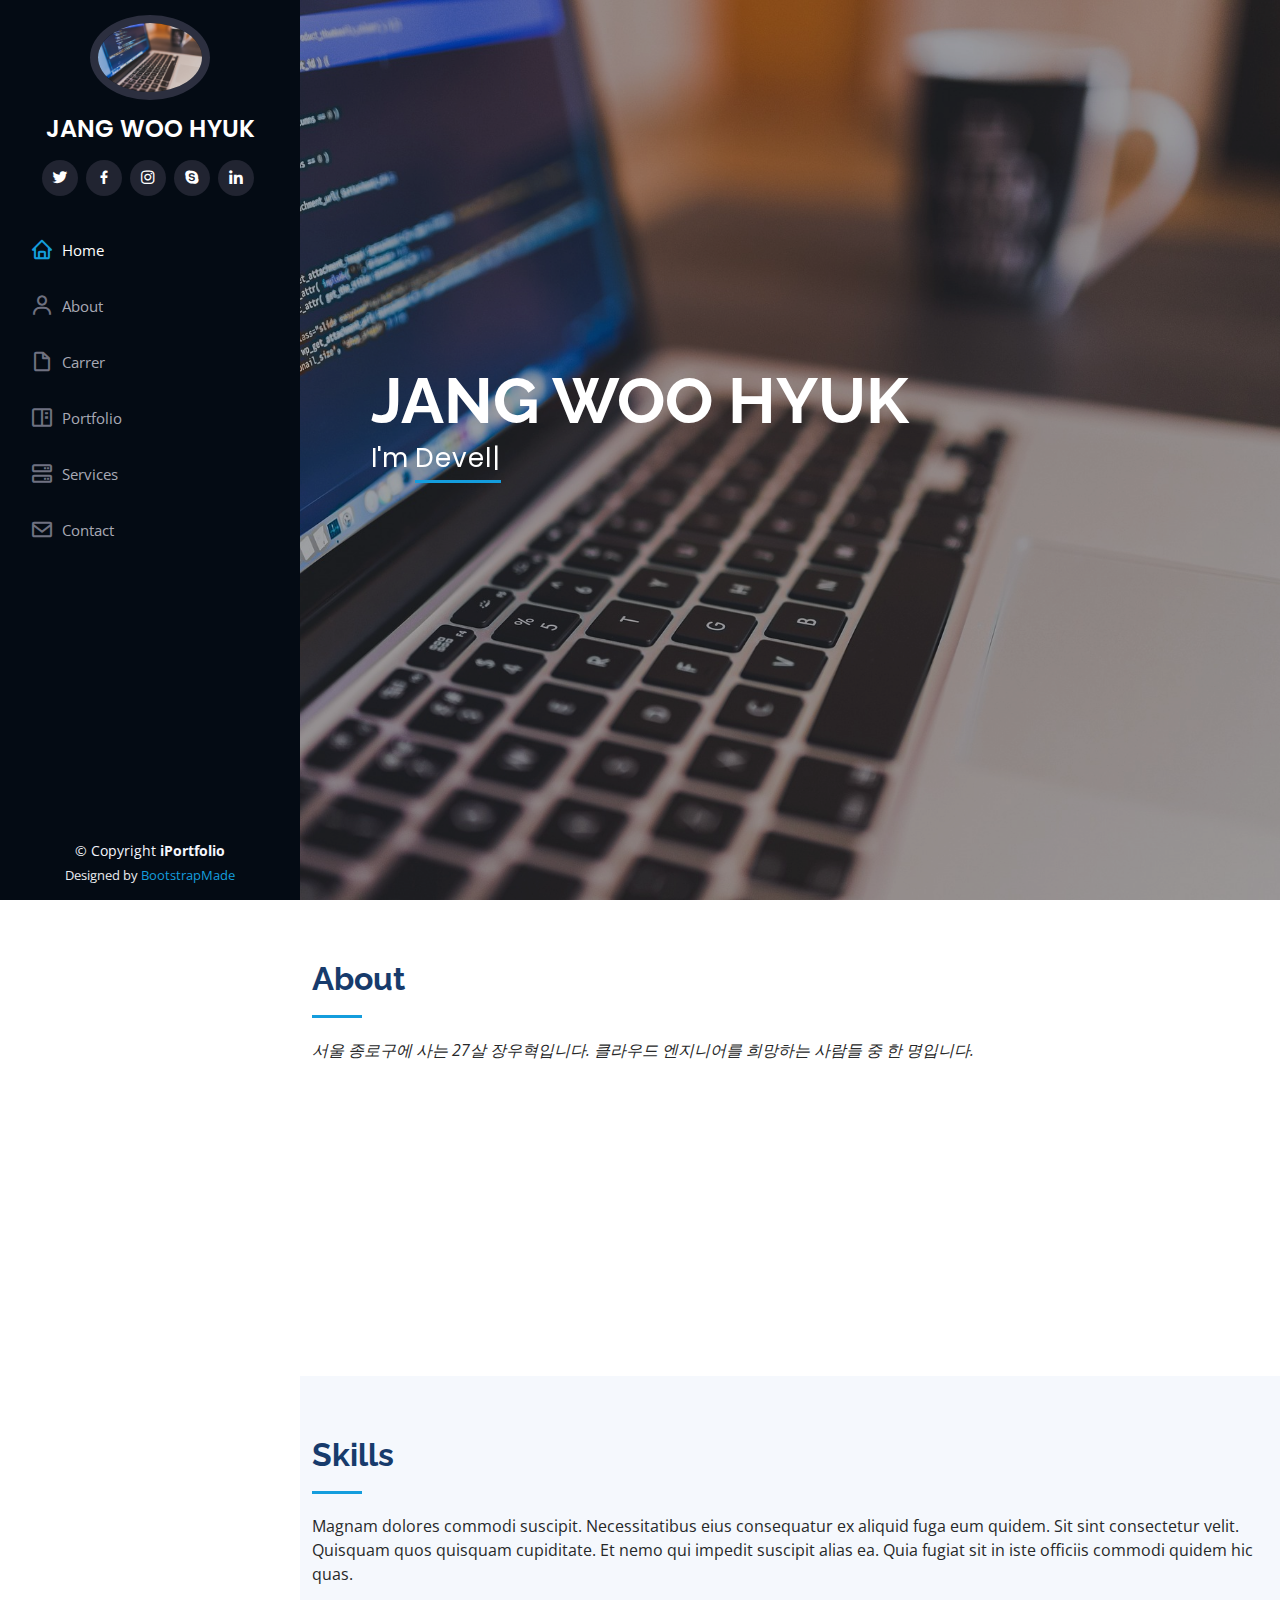
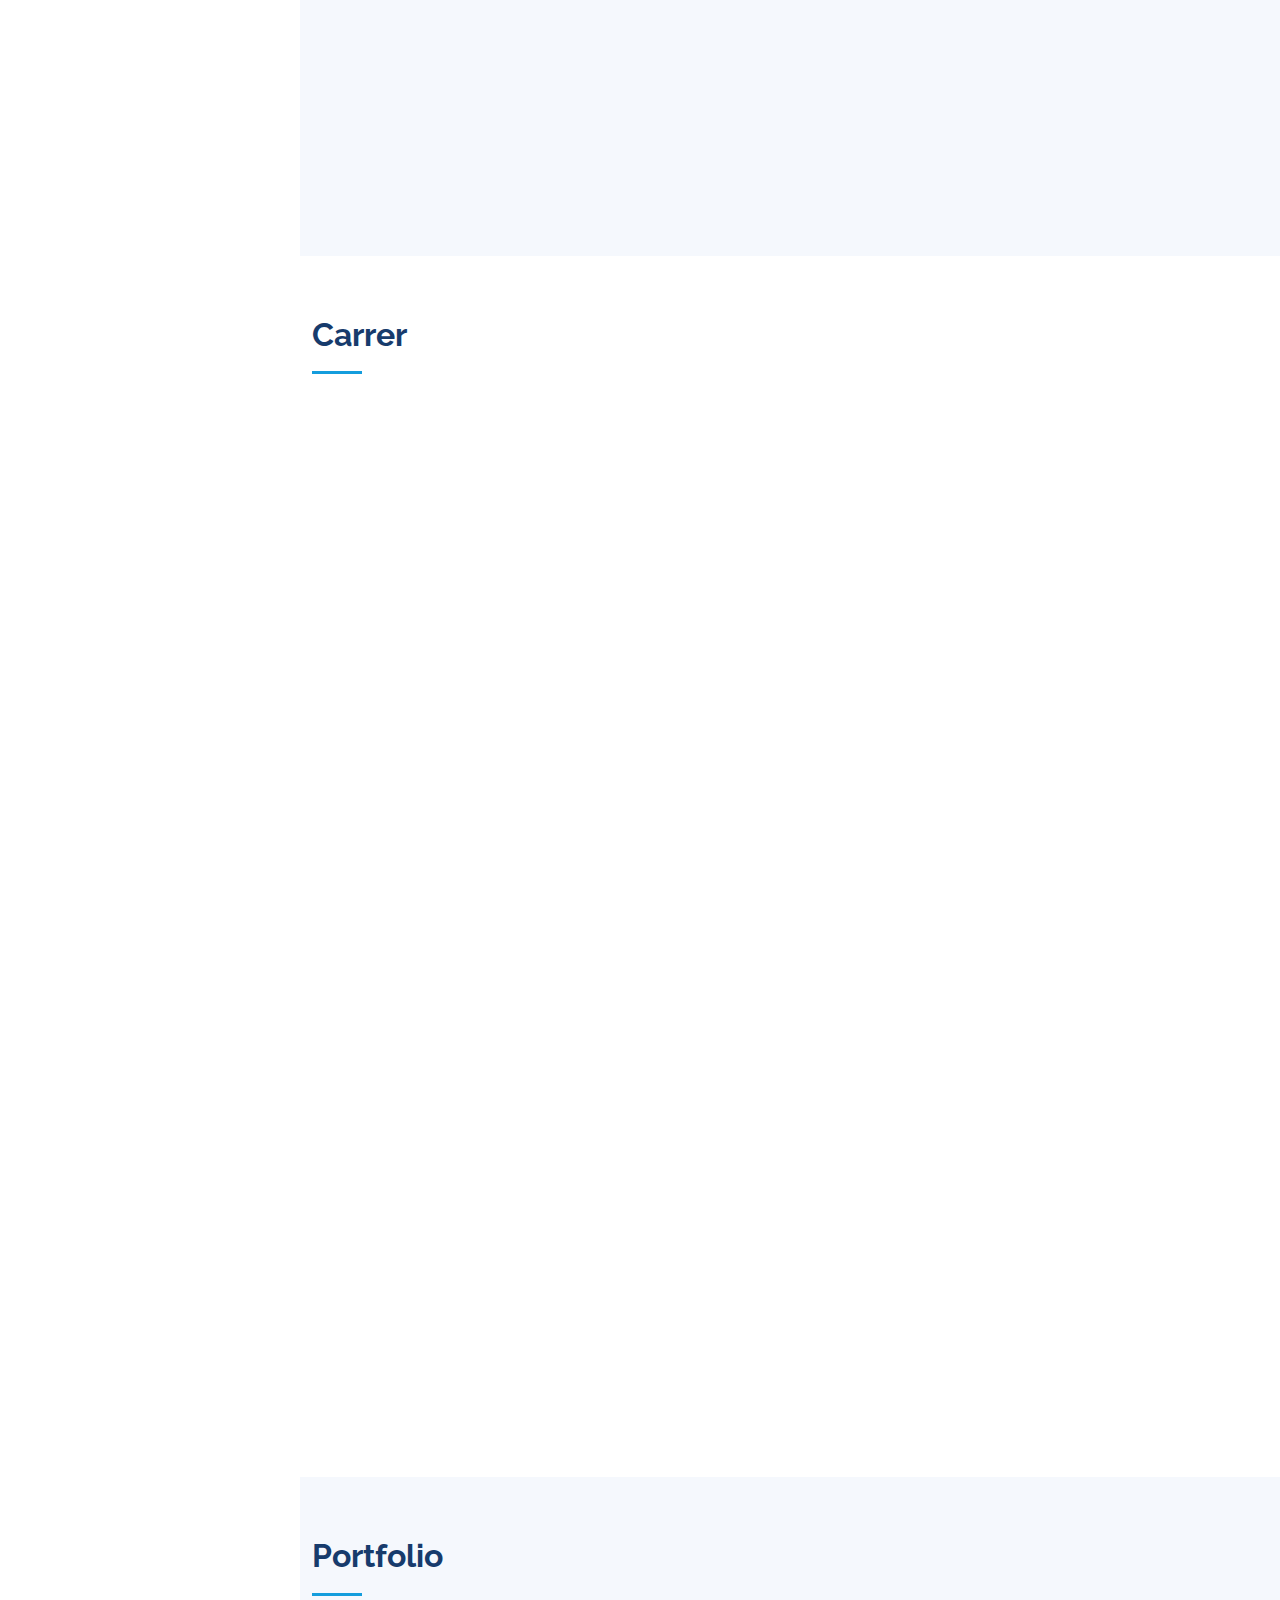
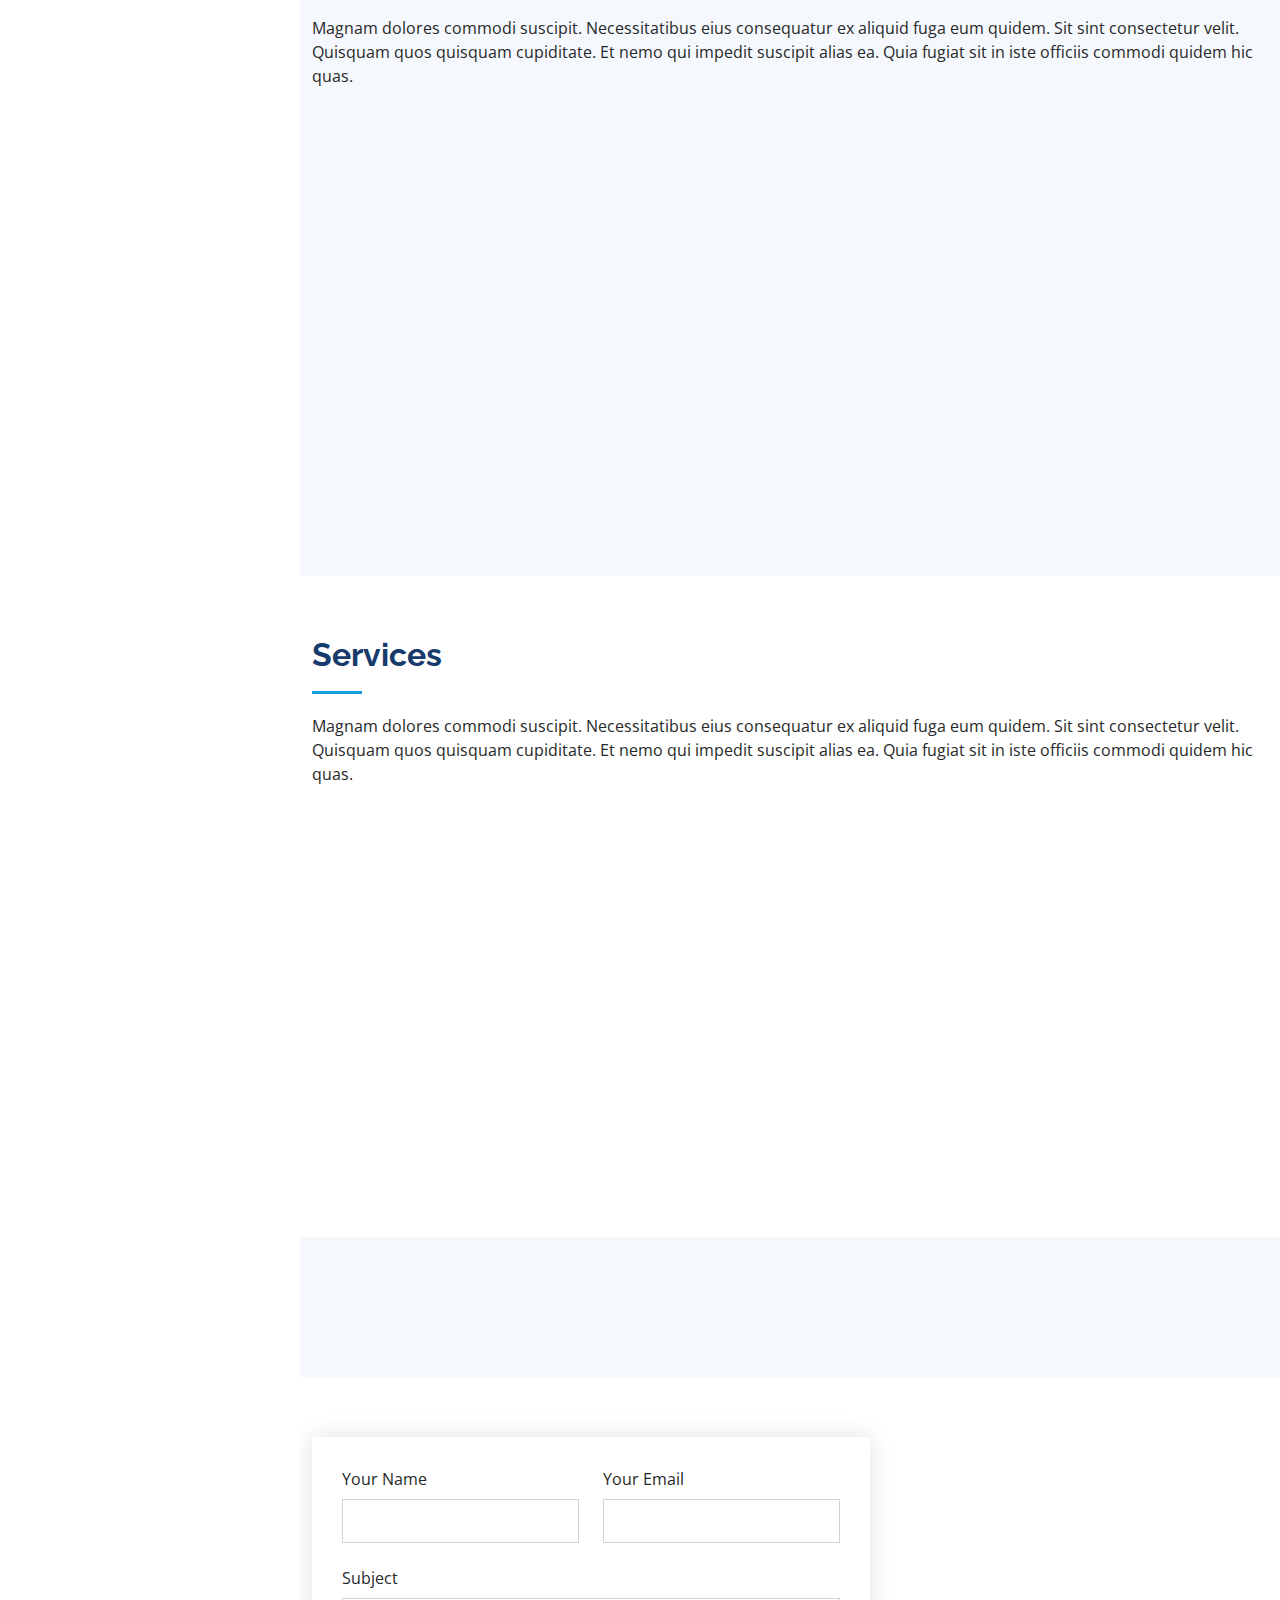
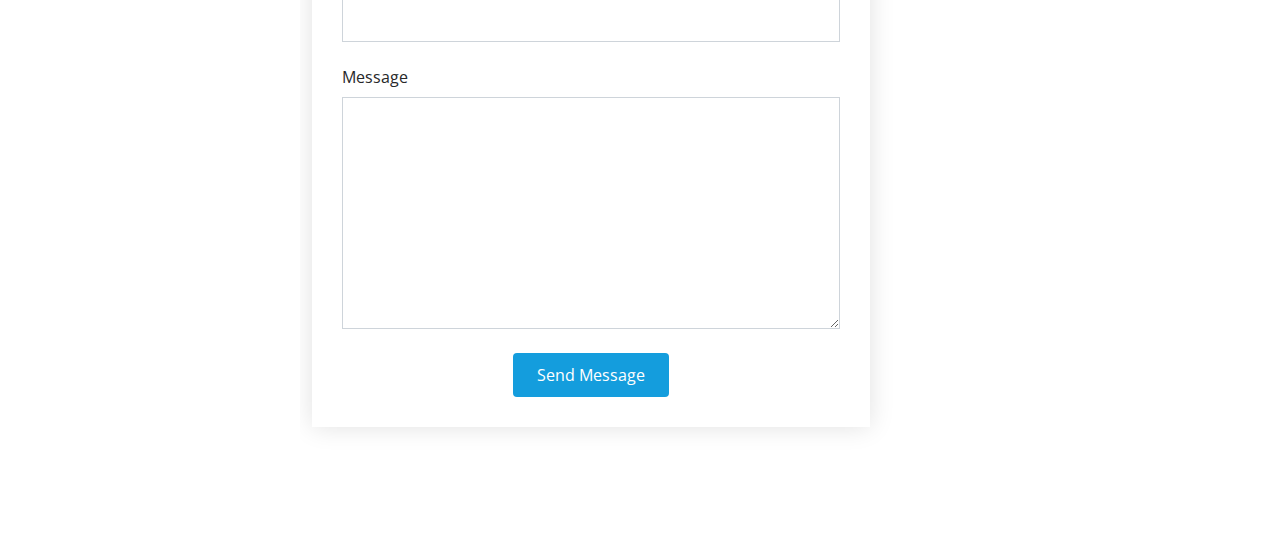
==== commit 0e093c96: "index.html" ====
--- a/iPortfolio/index.html
+++ b/iPortfolio/index.html
@@ -5,7 +5,7 @@
     <meta charset="utf-8">
     <meta content="width=device-width, initial-scale=1.0" name="viewport">
 
-    <title>iPortfolio Bootstrap Template - Index</title>
+    <title>jang woo hyuk portfolio</title>
     <meta content="" name="description">
     <meta content="" name="keywords">
 
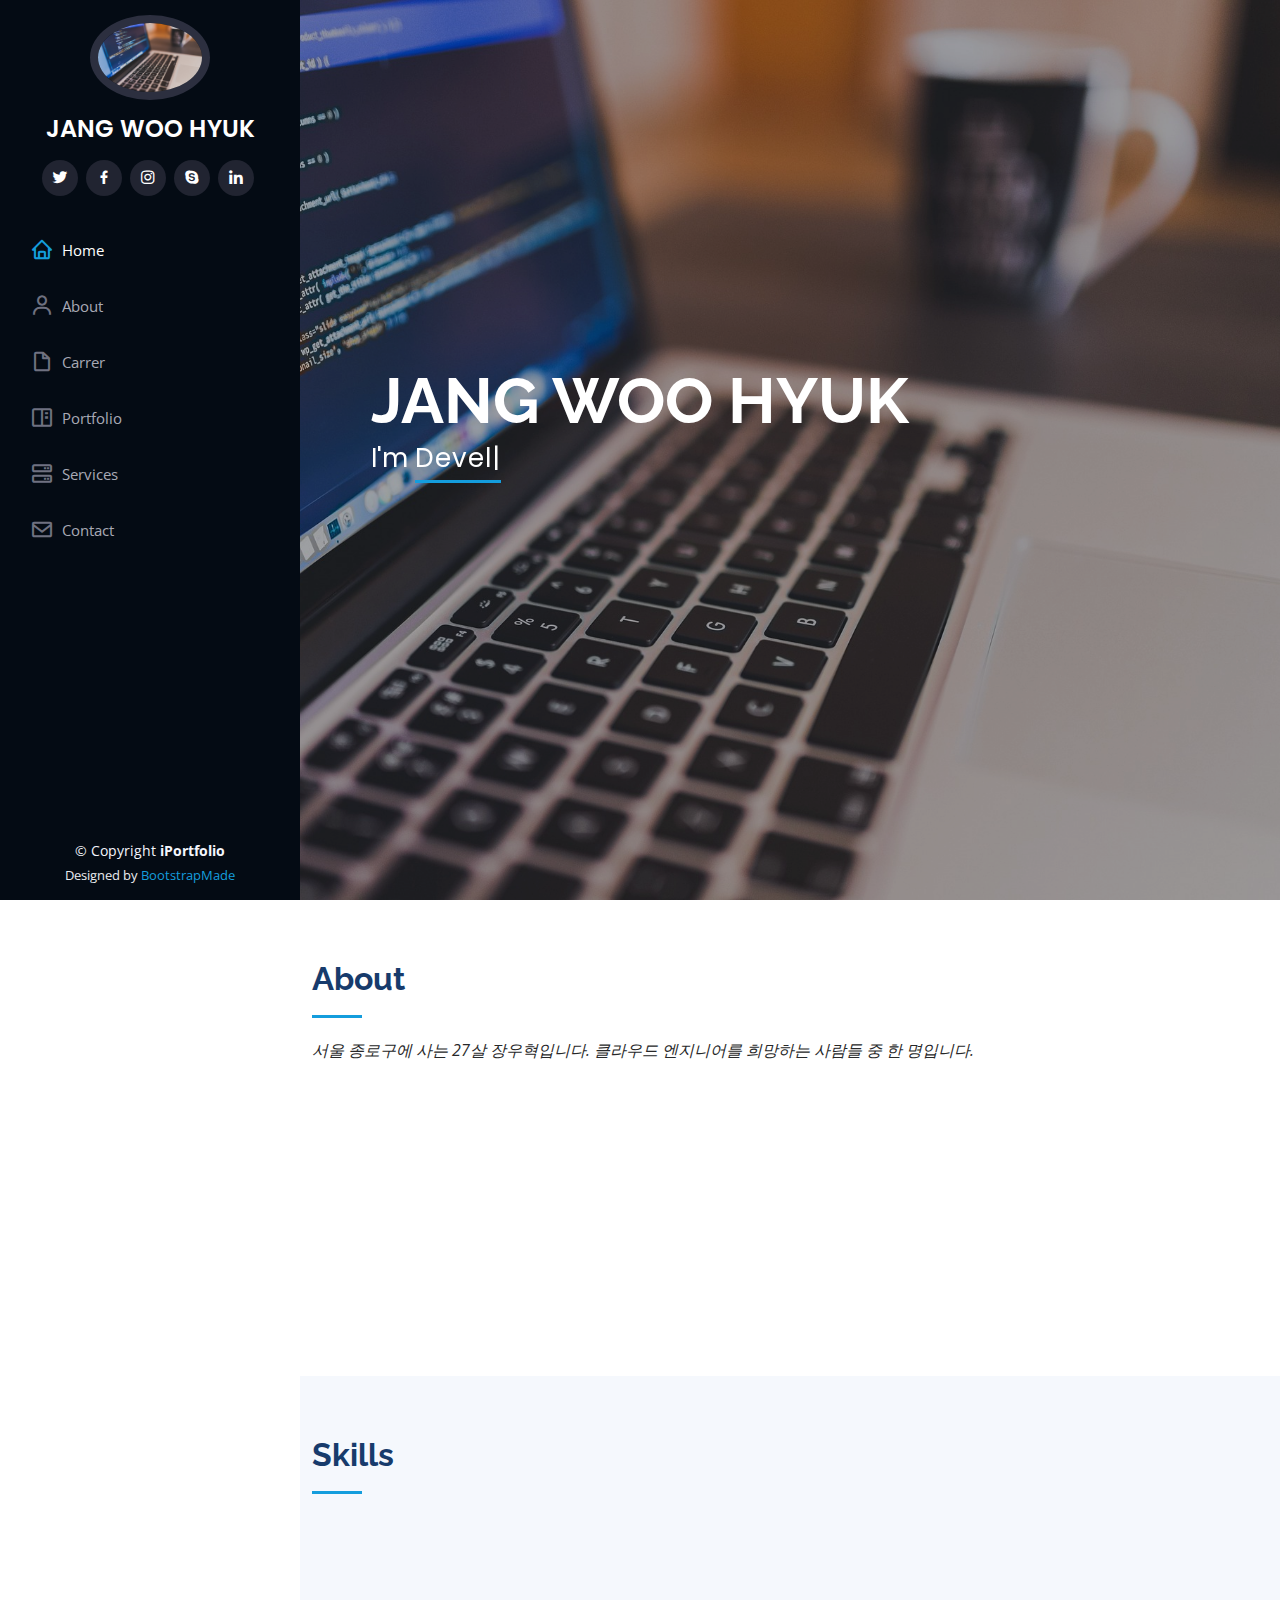
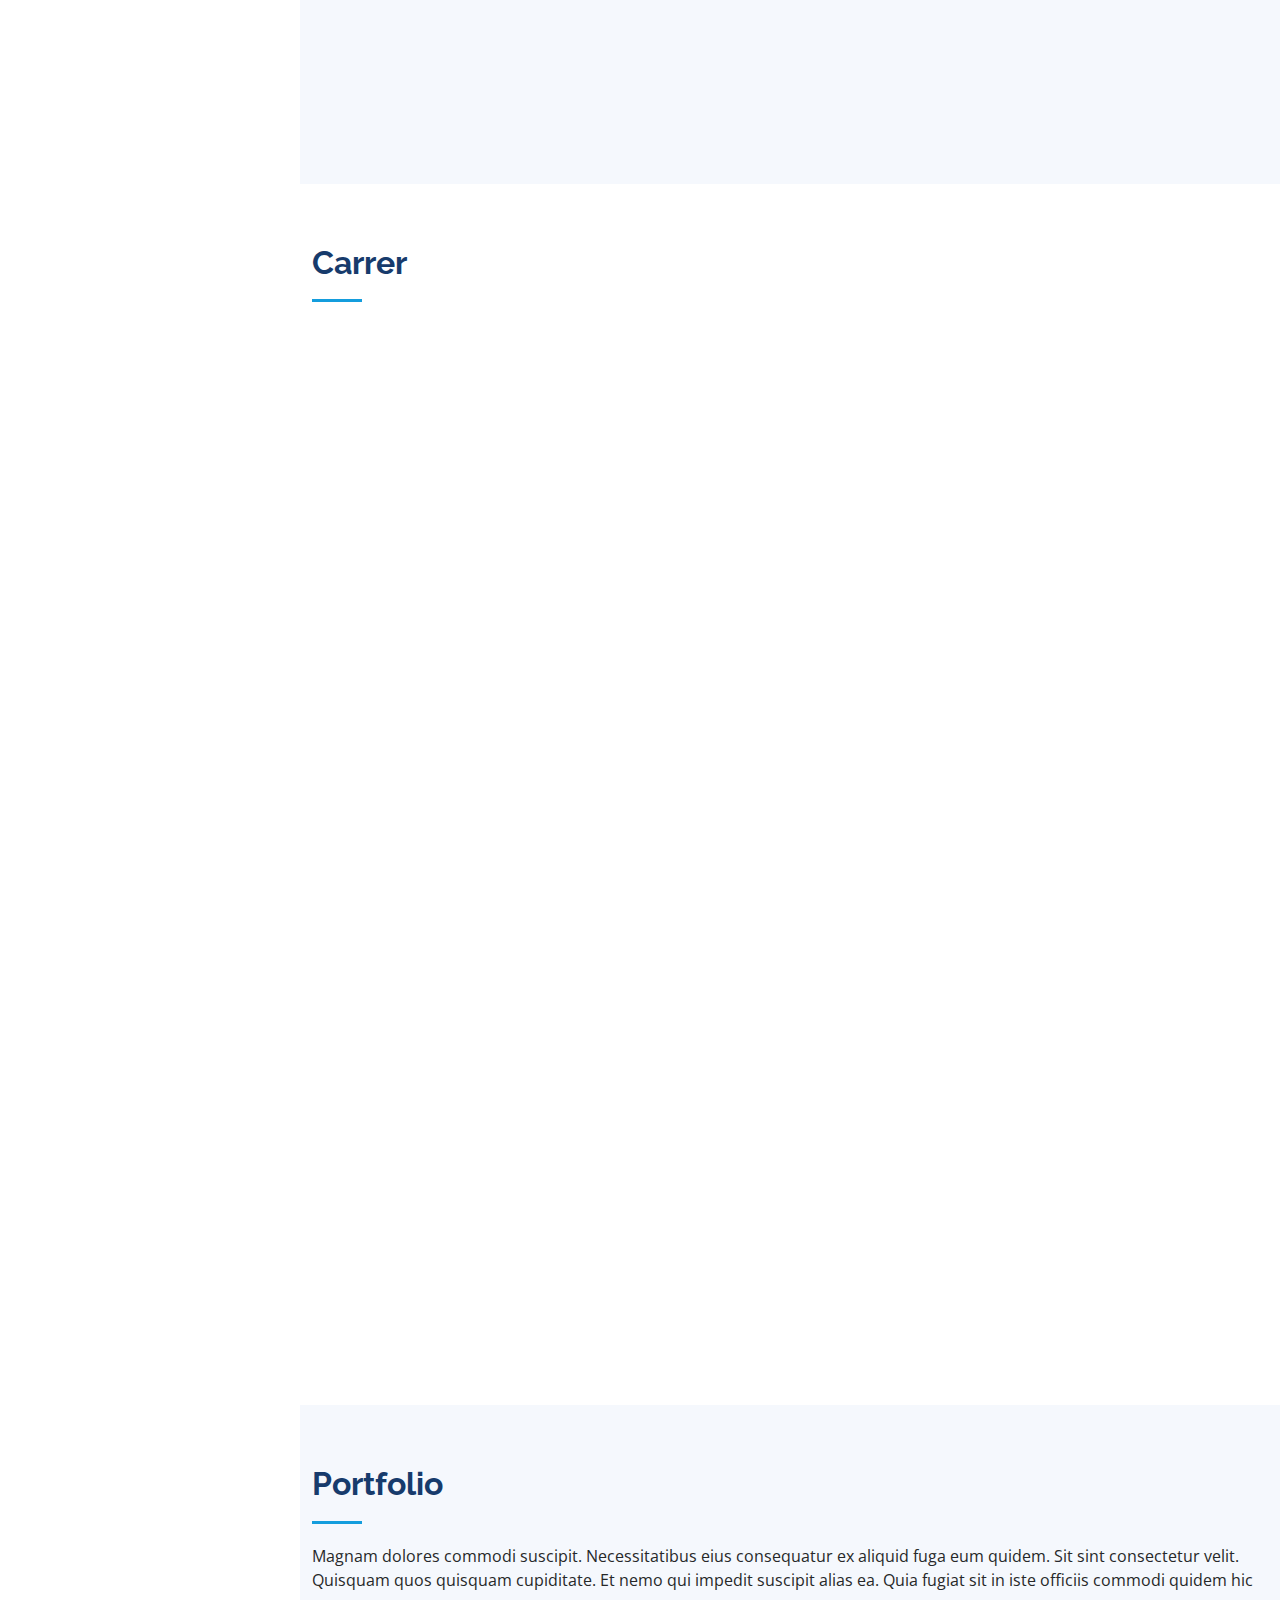
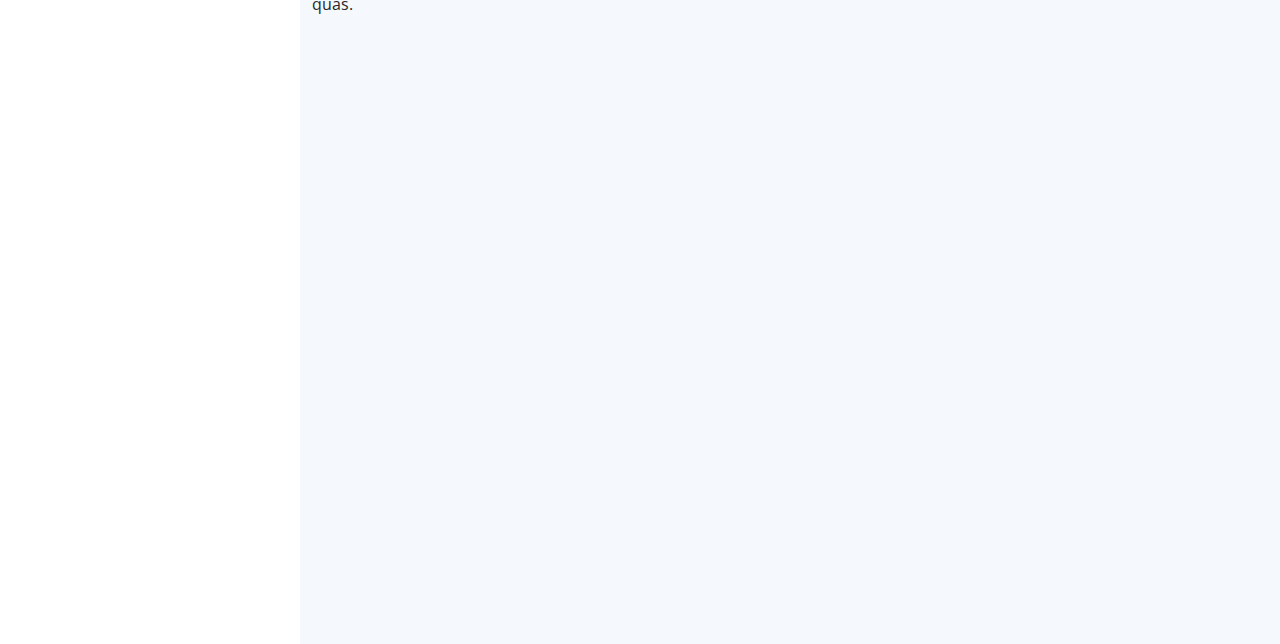
==== commit d82fd7c8: "index.html" ====
--- a/iPortfolio/index.html
+++ b/iPortfolio/index.html
@@ -135,8 +135,7 @@
 
                 <div class="section-title">
                     <h2>Skills</h2>
-                    <p>Magnam dolores commodi suscipit. Necessitatibus eius consequatur ex aliquid fuga eum quidem. Sit sint consectetur velit. Quisquam quos quisquam cupiditate. Et nemo qui impedit suscipit alias ea. Quia fugiat sit in iste officiis commodi
-                        quidem hic quas.</p>
+
                 </div>
 
                 <div class="row skills-content">
@@ -303,50 +302,7 @@
         <!-- End Portfolio Section -->
 
         <!-- ======= Services Section ======= -->
-        <section id="services" class="services">
-            <div class="container">
-
-                <div class="section-title">
-                    <h2>Services</h2>
-                    <p>Magnam dolores commodi suscipit. Necessitatibus eius consequatur ex aliquid fuga eum quidem. Sit sint consectetur velit. Quisquam quos quisquam cupiditate. Et nemo qui impedit suscipit alias ea. Quia fugiat sit in iste officiis commodi
-                        quidem hic quas.</p>
-                </div>
-
-                <div class="row">
-                    <div class="col-lg-4 col-md-6 icon-box" data-aos="fade-up">
-                        <div class="icon"><i class="bi bi-briefcase"></i></div>
-                        <h4 class="title"><a href="">Lorem Ipsum</a></h4>
-                        <p class="description">Voluptatum deleniti atque corrupti quos dolores et quas molestias excepturi sint occaecati cupiditate non provident</p>
-                    </div>
-                    <div class="col-lg-4 col-md-6 icon-box" data-aos="fade-up" data-aos-delay="100">
-                        <div class="icon"><i class="bi bi-card-checklist"></i></div>
-                        <h4 class="title"><a href="">Dolor Sitema</a></h4>
-                        <p class="description">Minim veniam, quis nostrud exercitation ullamco laboris nisi ut aliquip ex ea commodo consequat tarad limino ata</p>
-                    </div>
-                    <div class="col-lg-4 col-md-6 icon-box" data-aos="fade-up" data-aos-delay="200">
-                        <div class="icon"><i class="bi bi-bar-chart"></i></div>
-                        <h4 class="title"><a href="">Sed ut perspiciatis</a></h4>
-                        <p class="description">Duis aute irure dolor in reprehenderit in voluptate velit esse cillum dolore eu fugiat nulla pariatur</p>
-                    </div>
-                    <div class="col-lg-4 col-md-6 icon-box" data-aos="fade-up" data-aos-delay="300">
-                        <div class="icon"><i class="bi bi-binoculars"></i></div>
-                        <h4 class="title"><a href="">Magni Dolores</a></h4>
-                        <p class="description">Excepteur sint occaecat cupidatat non proident, sunt in culpa qui officia deserunt mollit anim id est laborum</p>
-                    </div>
-                    <div class="col-lg-4 col-md-6 icon-box" data-aos="fade-up" data-aos-delay="400">
-                        <div class="icon"><i class="bi bi-brightness-high"></i></div>
-                        <h4 class="title"><a href="">Nemo Enim</a></h4>
-                        <p class="description">At vero eos et accusamus et iusto odio dignissimos ducimus qui blanditiis praesentium voluptatum deleniti atque</p>
-                    </div>
-                    <div class="col-lg-4 col-md-6 icon-box" data-aos="fade-up" data-aos-delay="500">
-                        <div class="icon"><i class="bi bi-calendar4-week"></i></div>
-                        <h4 class="title"><a href="">Eiusmod Tempor</a></h4>
-                        <p class="description">Et harum quidem rerum facilis est et expedita distinctio. Nam libero tempore, cum soluta nobis est eligendi</p>
-                    </div>
-                </div>
-
-            </div>
-        </section>
+
         <!-- End Services Section -->
 
         <!-- ======= Testimonials Section ======= -->
@@ -377,44 +333,7 @@
         <!-- End Testimonials Section -->
 
         <!-- ======= Contact Section ======= -->
-        <section id="contact" class="contact">
-            <div class="container">
-
-
-
-                <div class="col-lg-7 mt-5 mt-lg-0 d-flex align-items-stretch">
-                    <form action="forms/contact.php" method="post" role="form" class="php-email-form">
-                        <div class="row">
-                            <div class="form-group col-md-6">
-                                <label for="name">Your Name</label>
-                                <input type="text" name="name" class="form-control" id="name" required>
-                            </div>
-                            <div class="form-group col-md-6">
-                                <label for="name">Your Email</label>
-                                <input type="email" class="form-control" name="email" id="email" required>
-                            </div>
-                        </div>
-                        <div class="form-group">
-                            <label for="name">Subject</label>
-                            <input type="text" class="form-control" name="subject" id="subject" required>
-                        </div>
-                        <div class="form-group">
-                            <label for="name">Message</label>
-                            <textarea class="form-control" name="message" rows="10" required></textarea>
-                        </div>
-                        <div class="my-3">
-                            <div class="loading">Loading</div>
-                            <div class="error-message"></div>
-                            <div class="sent-message">Your message has been sent. Thank you!</div>
-                        </div>
-                        <div class="text-center"><button type="submit">Send Message</button></div>
-                    </form>
-                </div>
-
-            </div>
-
-            </div>
-        </section>
+
         <!-- End Contact Section -->
 
     </main>
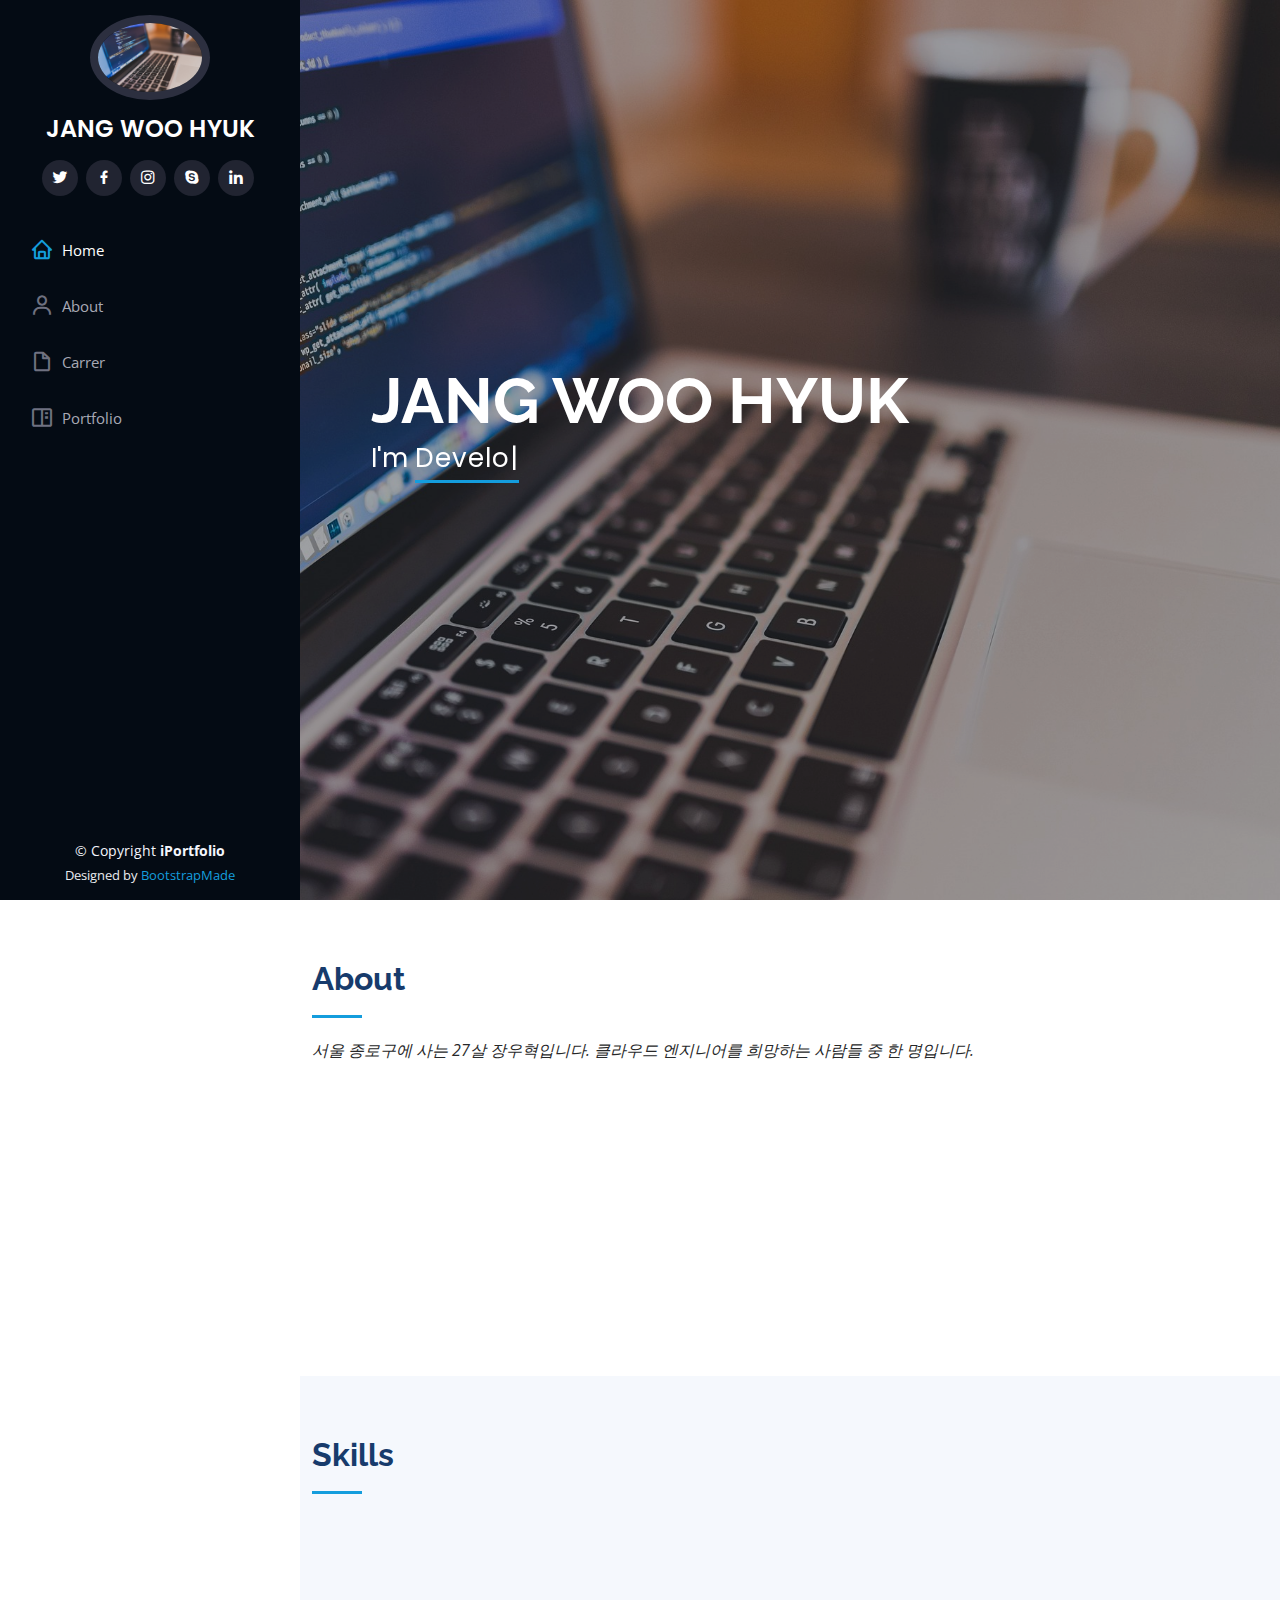
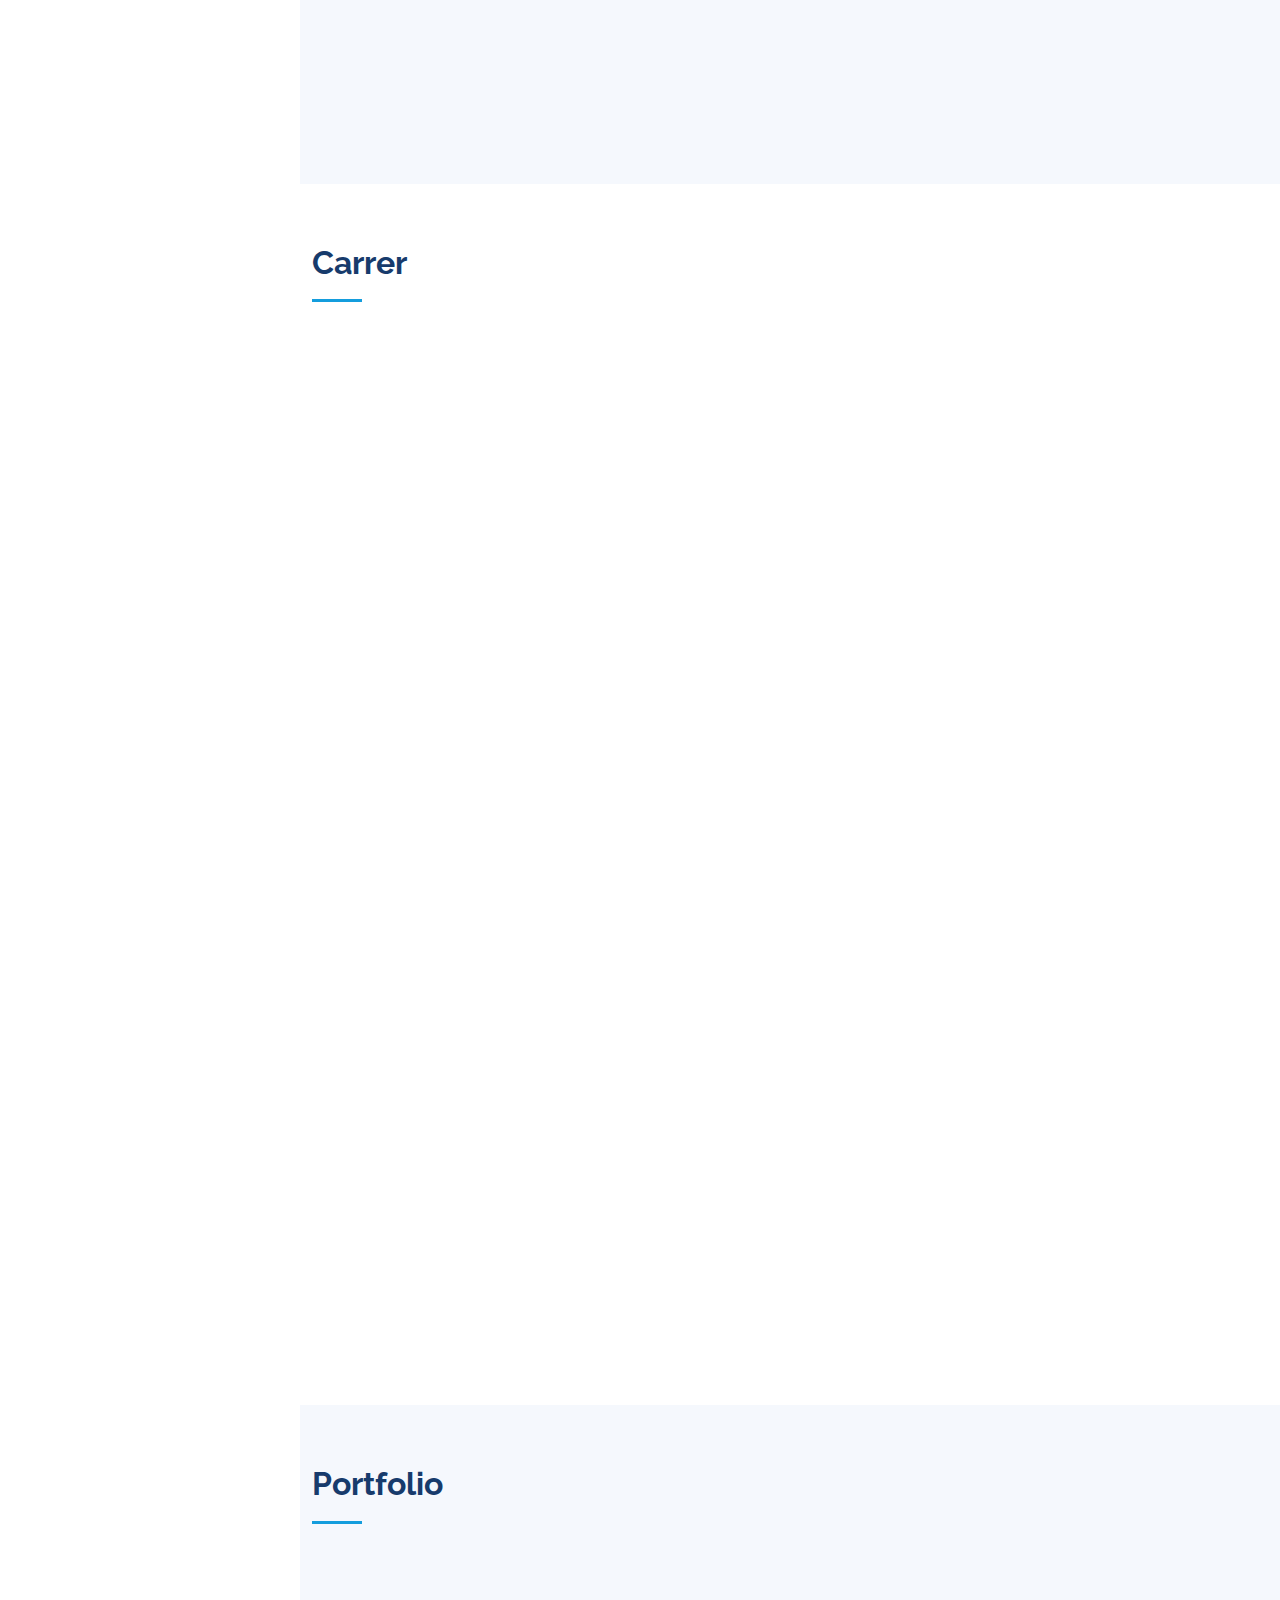
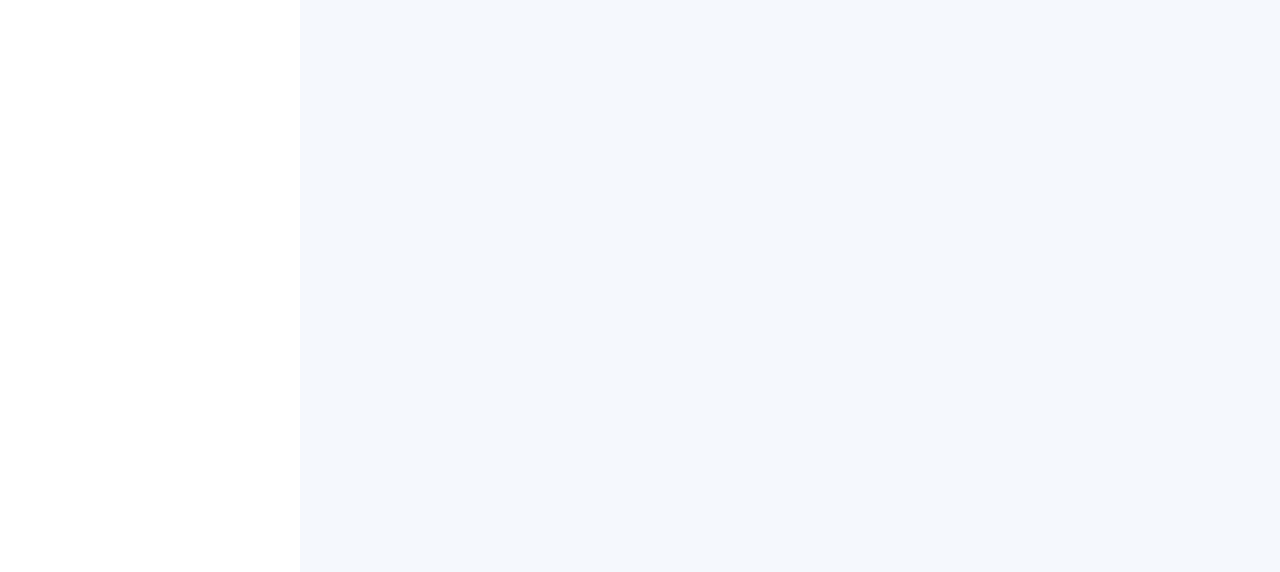
==== commit 6e9df401: "index.html" ====
--- a/iPortfolio/index.html
+++ b/iPortfolio/index.html
@@ -62,8 +62,7 @@
                     <li><a href="#about" class="nav-link scrollto"><i class="bx bx-user"></i> <span>About</span></a></li>
                     <li><a href="#resume" class="nav-link scrollto"><i class="bx bx-file-blank"></i> <span>Carrer</span></a></li>
                     <li><a href="#portfolio" class="nav-link scrollto"><i class="bx bx-book-content"></i> <span>Portfolio</span></a></li>
-                    <li><a href="#services" class="nav-link scrollto"><i class="bx bx-server"></i> <span>Services</span></a></li>
-                    <li><a href="#contact" class="nav-link scrollto"><i class="bx bx-envelope"></i> <span>Contact</span></a></li>
+
                 </ul>
             </nav>
             <!-- .nav-menu -->
@@ -247,8 +246,7 @@
 
                 <div class="section-title">
                     <h2>Portfolio</h2>
-                    <p>Magnam dolores commodi suscipit. Necessitatibus eius consequatur ex aliquid fuga eum quidem. Sit sint consectetur velit. Quisquam quos quisquam cupiditate. Et nemo qui impedit suscipit alias ea. Quia fugiat sit in iste officiis commodi
-                        quidem hic quas.</p>
+
                 </div>
 
                 <div class="row" data-aos="fade-up">
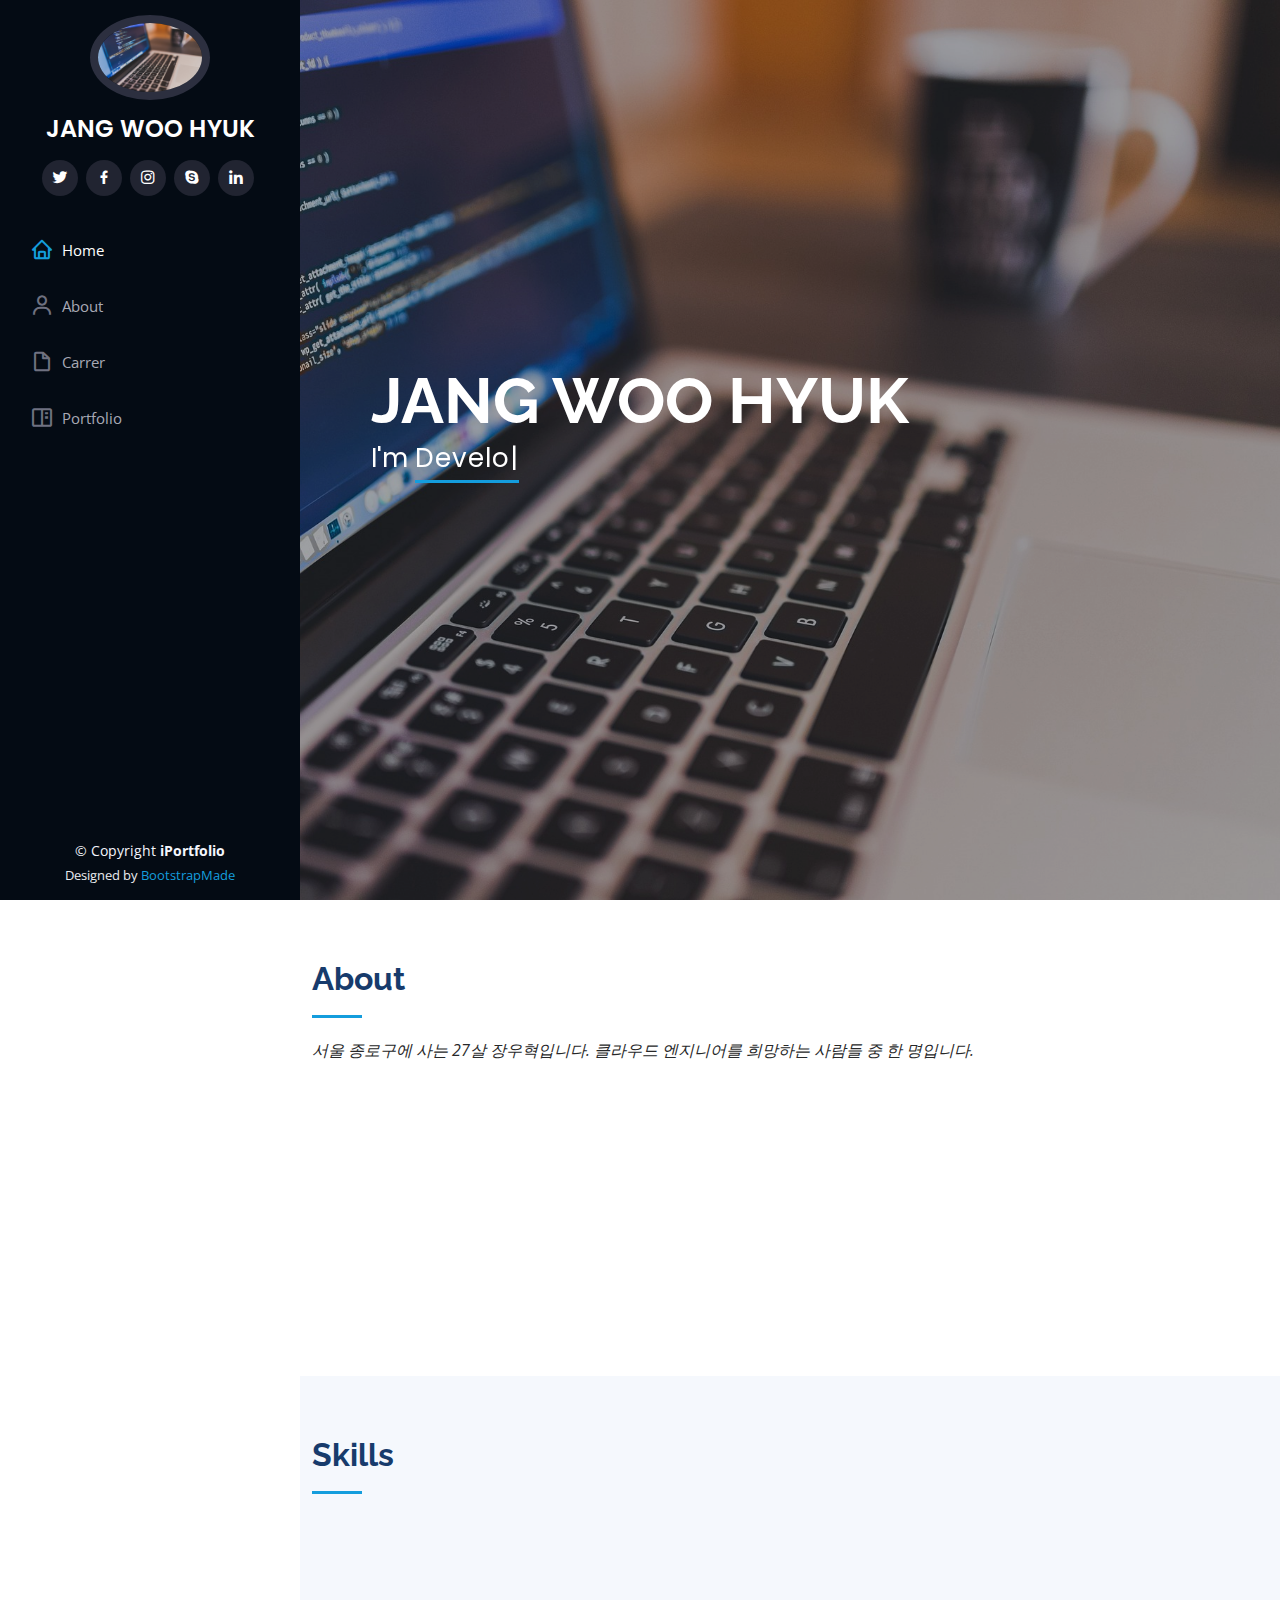
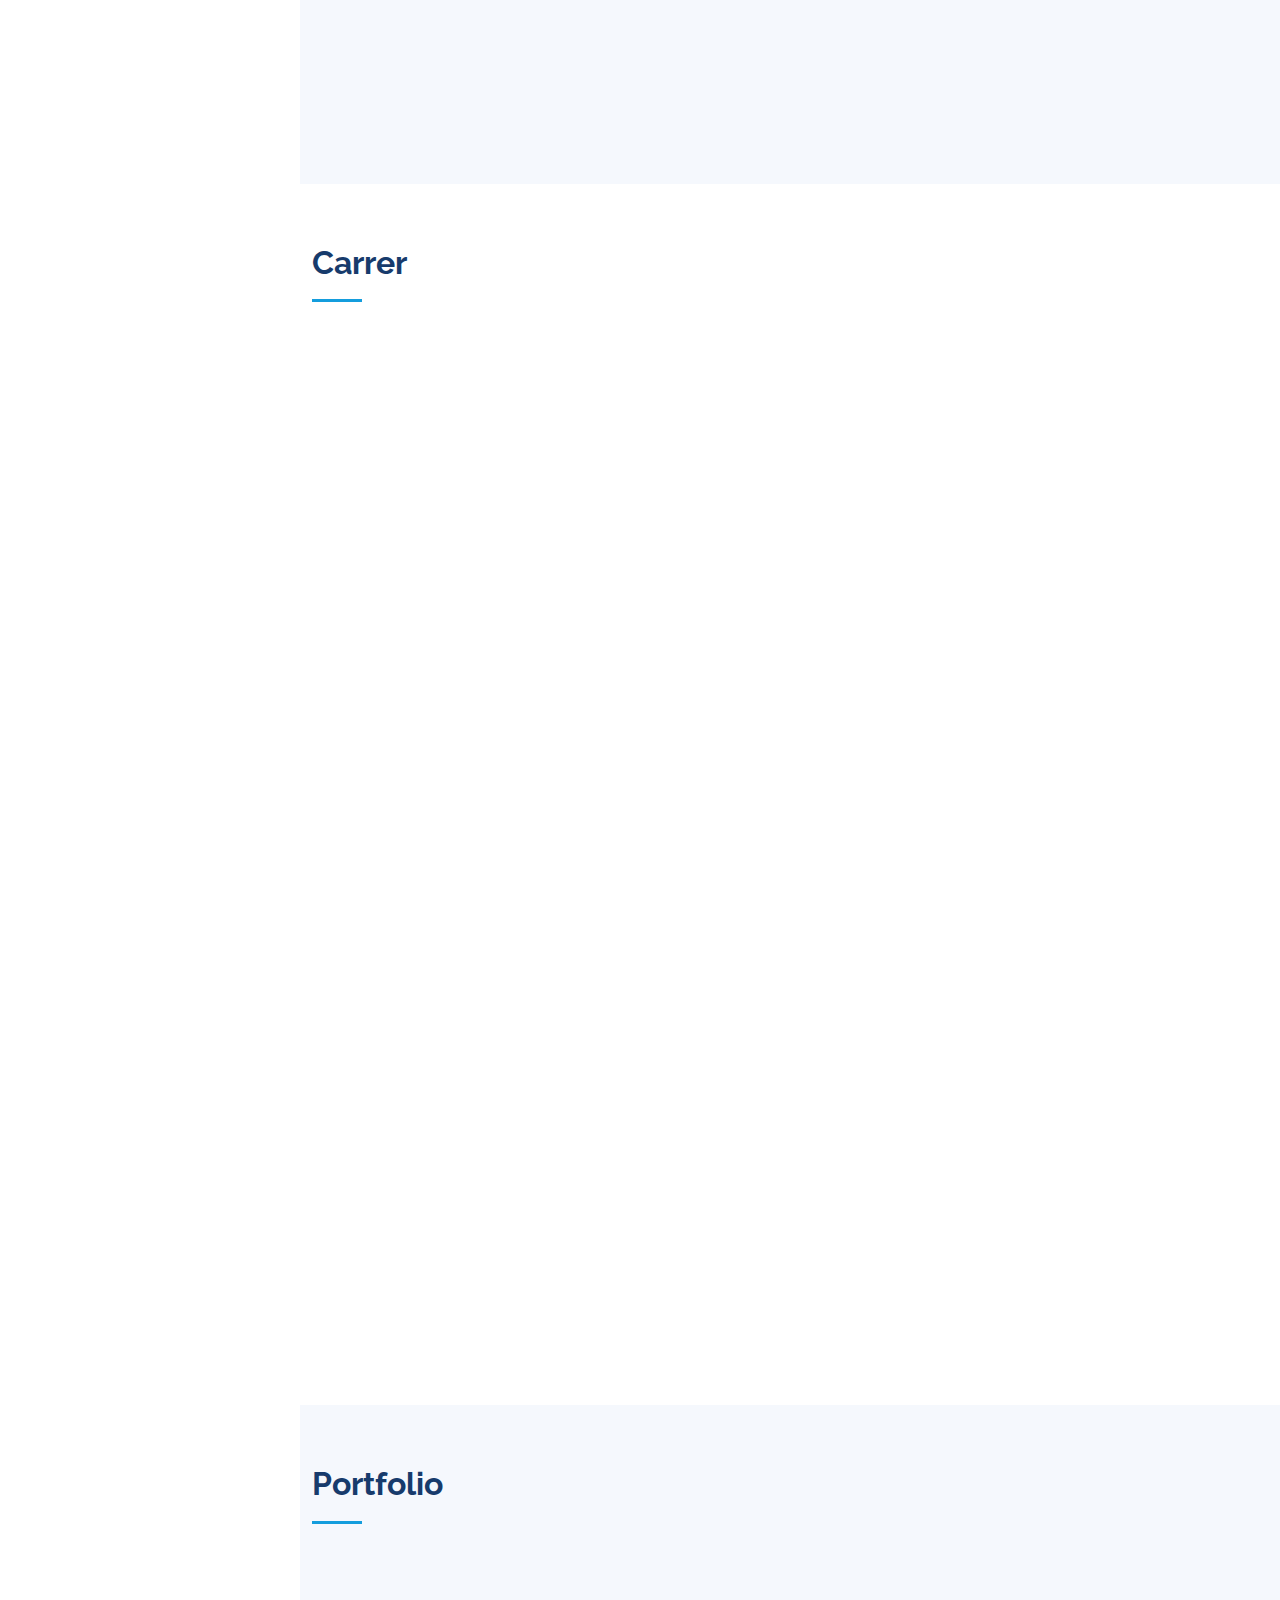
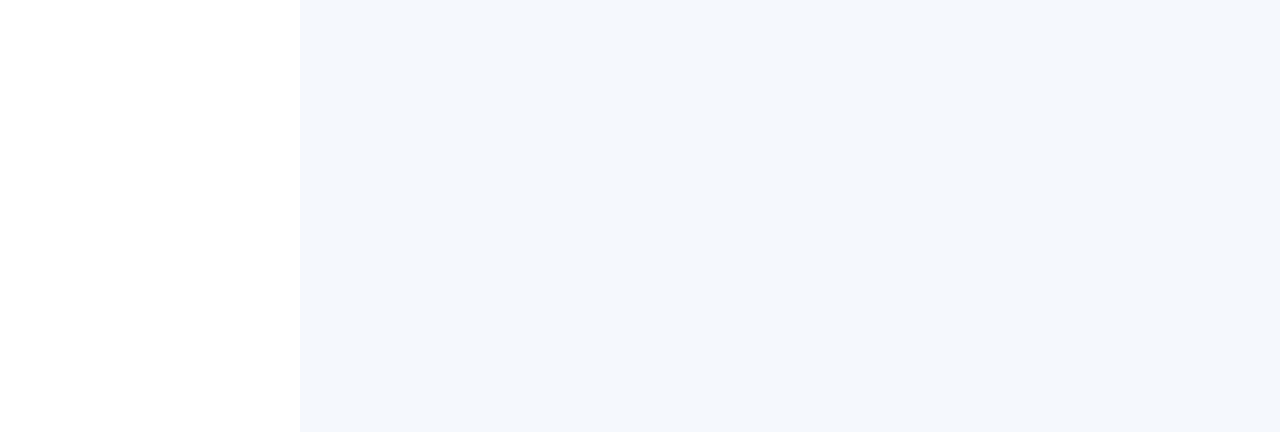
==== commit fc1c14a0: "index.html" ====
--- a/iPortfolio/index.html
+++ b/iPortfolio/index.html
@@ -57,8 +57,10 @@
             </div>
 
             <nav id="navbar" class="nav-menu navbar">
+                <!-- 메뉴바 -->
                 <ul>
                     <li><a href="#hero" class="nav-link scrollto active"><i class="bx bx-home"></i> <span>Home</span></a></li>
+                    <!-- Scrollspy가 제대로 작동 -->
                     <li><a href="#about" class="nav-link scrollto"><i class="bx bx-user"></i> <span>About</span></a></li>
                     <li><a href="#resume" class="nav-link scrollto"><i class="bx bx-file-blank"></i> <span>Carrer</span></a></li>
                     <li><a href="#portfolio" class="nav-link scrollto"><i class="bx bx-book-content"></i> <span>Portfolio</span></a></li>
@@ -72,6 +74,7 @@
 
     <!-- ======= Hero Section ======= -->
     <section id="hero" class="d-flex flex-column justify-content-center align-items-center">
+        <!--영역을 감싸고 있는 div에 d-flex 클래스를 줌. justify -content(가로 축을 기준으로 좌우에 대한 정렬) align-items-center(컨테이너의 세로 축의 중앙으로 정렬)-->
         <div class="hero-container" data-aos="fade-in">
             <h1>JANG WOO HYUK</h1>
             <p>I'm <span class="typed" data-typed-items="Developer, Cloud Enginner"></span></p>
@@ -94,6 +97,7 @@
                 <div class="row">
                     <div class="col-lg-4" data-aos="fade-right">
                         <img src="assets/img/eye.jpg" height="315" class="img-fluid" alt="">
+                        <!-- img 요소는 문서에 이미지를 넣음.-->
                     </div>
                     <div class="col-lg-8 pt-4 pt-lg-0 content" data-aos="fade-left">
                         <h3>Developer &amp; Cloud Enginner</h3>
@@ -122,11 +126,6 @@
 
             </div>
         </section>
-        <!-- End About Section -->
-
-        <!-- ======= Facts Section ======= -->
-
-        <!-- End Facts Section -->
 
         <!-- ======= Skills Section ======= -->
         <section id="skills" class="skills section-bg">
@@ -191,6 +190,7 @@
 
         <!-- ======= Resume Section ======= -->
         <section id="resume" class="resume">
+            <!-- Section 태그는 제목을 나타내는 tag임-->
             <div class="container">
 
                 <div class="section-title">
@@ -217,6 +217,7 @@
                         <div class="embed-responsive embed-responsive-21by9">
                             <iframe class="embed-responsive-item" width="600" height="315" src="https://www.youtube.com/embed/c7brM_8ca_k" title="YouTube video player" frameborder="0" allow="accelerometer; autoplay; clipboard-write; encrypted-media; gyroscope; picture-in-picture"
                                 allowfullscreen></iframe>
+                            <!-- iframe 태그 안에 유튜브 동영사 삽입 -->
                         </div>
                     </div>
                     <div class="col-lg-6" data-aos="fade-up" data-aos-delay="100">
@@ -269,6 +270,7 @@
                         <div class="portfolio-links">
                             <a href="assets/img/portfolio/networks.jpg" data-gallery="portfolioGallery" class="portfolio-lightbox" title="App 1"><i class="bx bx-plus"></i></a>
                             <a href="portfolio-details.html" title="More Details"><i class="bx bx-link"></i></a>
+                            <!-- portfolio-details 페이지로 연결 -->
                         </div>
                     </div>
                 </div>
@@ -278,6 +280,7 @@
                         <img src="assets/img/portfolio/networks2.jpg" class="img-fluid" alt="">
                         <div class="portfolio-links">
                             <a href="assets/img/portfolio/networks2.jpg" data-gallery="portfolioGallery" class="portfolio-lightbox" title="Web 3"><i class="bx bx-plus"></i></a>
+                            <!-- 이미지를 누르면 크게 확대 -->
                             <a href="portfolio-details.html" title="More Details"><i class="bx bx-link"></i></a>
                         </div>
                     </div>
@@ -299,76 +302,38 @@
         </section>
         <!-- End Portfolio Section -->
 
-        <!-- ======= Services Section ======= -->
-
-        <!-- End Services Section -->
-
-        <!-- ======= Testimonials Section ======= -->
-        <section id="testimonials" class="testimonials section-bg">
-            <div class="container">
-
-
-                <!-- End testimonial item -->
-
-
-                <!-- End testimonial item -->
-
-
-                <!-- End testimonial item -->
-
-
-                <!-- End testimonial item -->
-
-
-                <!-- End testimonial item -->
-
-            </div>
-            <div class="swiper-pagination"></div>
-            </div>
-
-            </div>
-        </section>
-        <!-- End Testimonials Section -->
-
-        <!-- ======= Contact Section ======= -->
-
-        <!-- End Contact Section -->
-
-    </main>
-    <!-- End #main -->
-
-    <!-- ======= Footer ======= -->
-    <footer id="footer">
-        <div class="container">
-            <div class="copyright">
-                &copy; Copyright <strong><span>iPortfolio</span></strong>
-            </div>
-            <div class="credits">
-                <!-- All the links in the footer should remain intact. -->
-                <!-- You can delete the links only if you purchased the pro version. -->
-                <!-- Licensing information: https://bootstrapmade.com/license/ -->
-                <!-- Purchase the pro version with working PHP/AJAX contact form: https://bootstrapmade.com/iportfolio-bootstrap-portfolio-websites-template/ -->
-                Designed by <a href="https://bootstrapmade.com/">BootstrapMade</a>
-            </div>
-        </div>
-    </footer>
-    <!-- End  Footer -->
-
-    <a href="#" class="back-to-top d-flex align-items-center justify-content-center"><i class="bi bi-arrow-up-short"></i></a>
-
-    <!-- Vendor JS Files -->
-    <script src="assets/vendor/purecounter/purecounter_vanilla.js"></script>
-    <script src="assets/vendor/aos/aos.js"></script>
-    <script src="assets/vendor/bootstrap/js/bootstrap.bundle.min.js"></script>
-    <script src="assets/vendor/glightbox/js/glightbox.min.js"></script>
-    <script src="assets/vendor/isotope-layout/isotope.pkgd.min.js"></script>
-    <script src="assets/vendor/swiper/swiper-bundle.min.js"></script>
-    <script src="assets/vendor/typed.js/typed.min.js"></script>
-    <script src="assets/vendor/waypoints/noframework.waypoints.js"></script>
-    <script src="assets/vendor/php-email-form/validate.js"></script>
-
-    <!-- Template Main JS File -->
-    <script src="assets/js/main.js"></script>
+        <!-- ======= Footer ======= -->
+        <footer id="footer">
+            <div class="container">
+                <div class="copyright">
+                    &copy; Copyright <strong><span>iPortfolio</span></strong>
+                </div>
+                <div class="credits">
+                    <!-- All the links in the footer should remain intact. -->
+                    <!-- You can delete the links only if you purchased the pro version. -->
+                    <!-- Licensing information: https://bootstrapmade.com/license/ -->
+                    <!-- Purchase the pro version with working PHP/AJAX contact form: https://bootstrapmade.com/iportfolio-bootstrap-portfolio-websites-template/ -->
+                    Designed by <a href="https://bootstrapmade.com/">BootstrapMade</a>
+                </div>
+            </div>
+        </footer>
+        <!-- End  Footer -->
+
+        <a href="#" class="back-to-top d-flex align-items-center justify-content-center"><i class="bi bi-arrow-up-short"></i></a>
+
+        <!-- Vendor JS Files -->
+        <script src="assets/vendor/purecounter/purecounter_vanilla.js"></script>
+        <script src="assets/vendor/aos/aos.js"></script>
+        <script src="assets/vendor/bootstrap/js/bootstrap.bundle.min.js"></script>
+        <script src="assets/vendor/glightbox/js/glightbox.min.js"></script>
+        <script src="assets/vendor/isotope-layout/isotope.pkgd.min.js"></script>
+        <script src="assets/vendor/swiper/swiper-bundle.min.js"></script>
+        <script src="assets/vendor/typed.js/typed.min.js"></script>
+        <script src="assets/vendor/waypoints/noframework.waypoints.js"></script>
+        <script src="assets/vendor/php-email-form/validate.js"></script>
+
+        <!-- Template Main JS File -->
+        <script src="assets/js/main.js"></script>
 
 </body>
 
